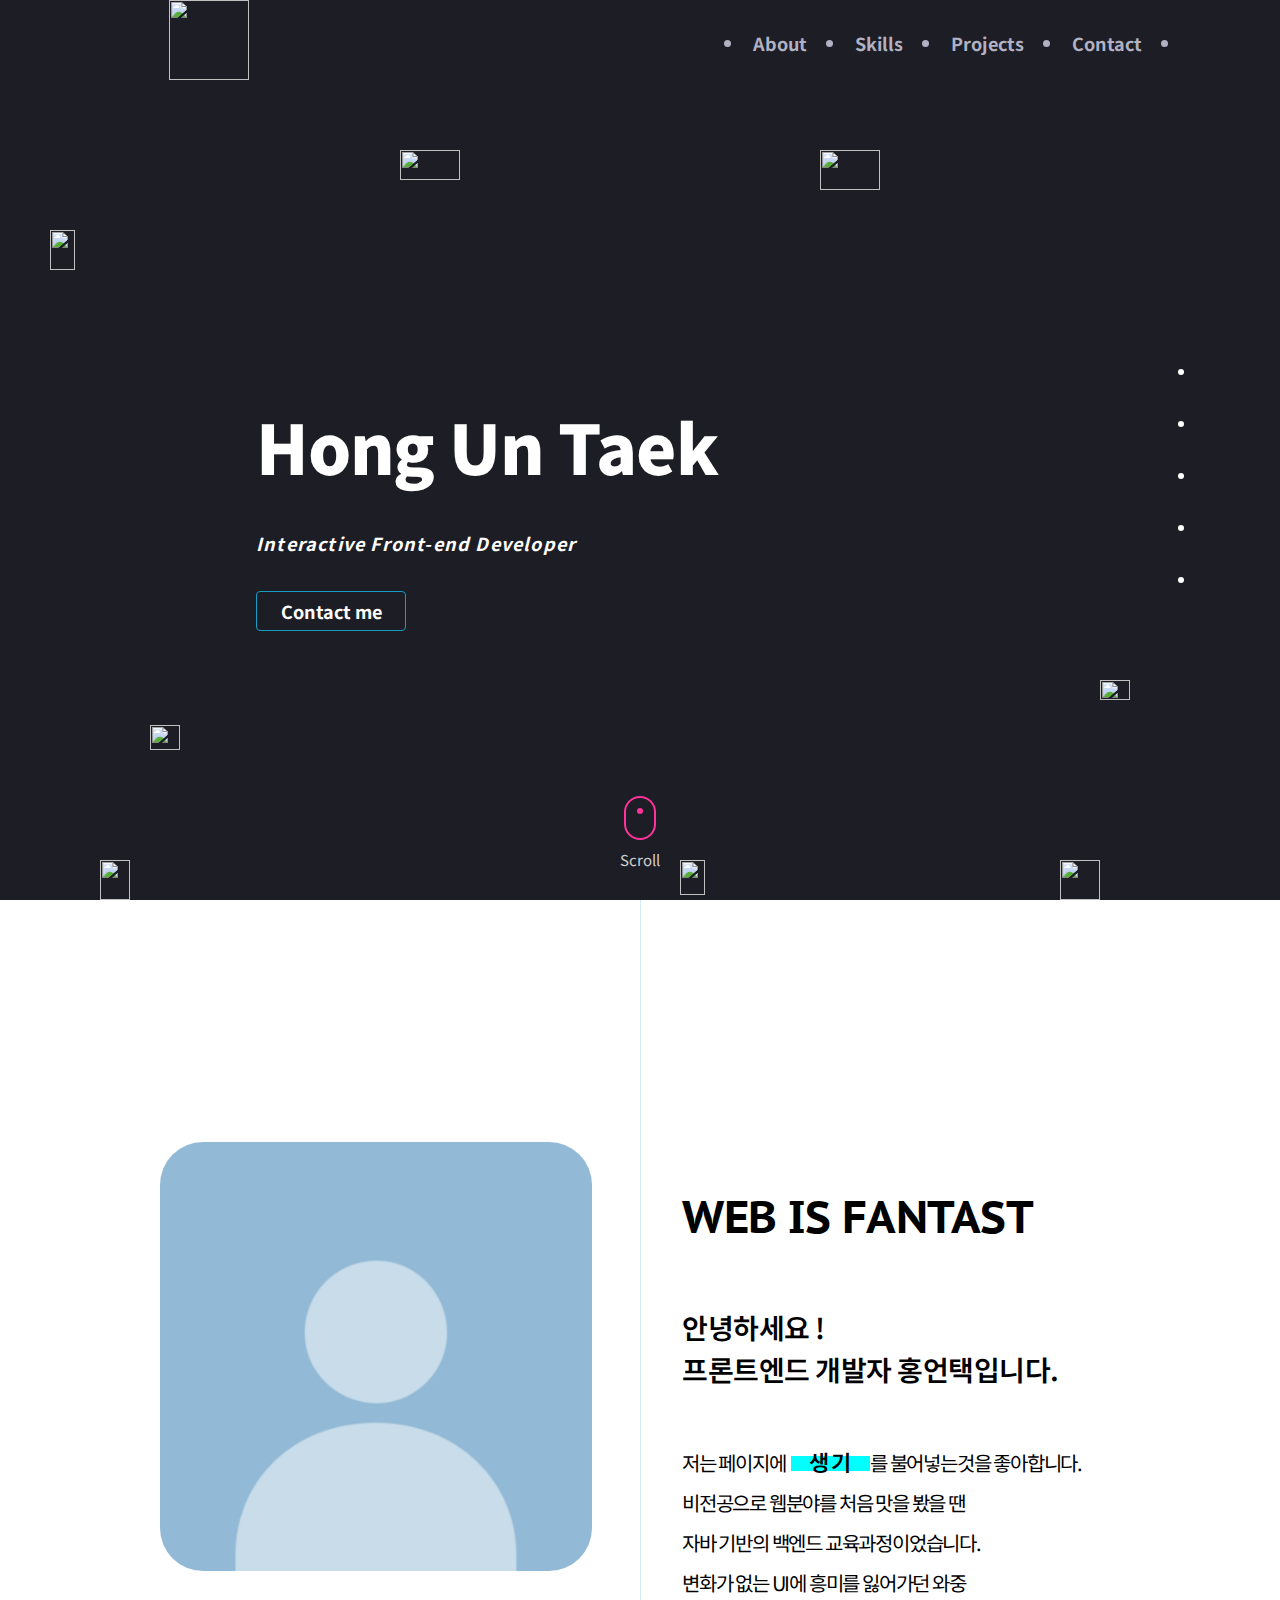
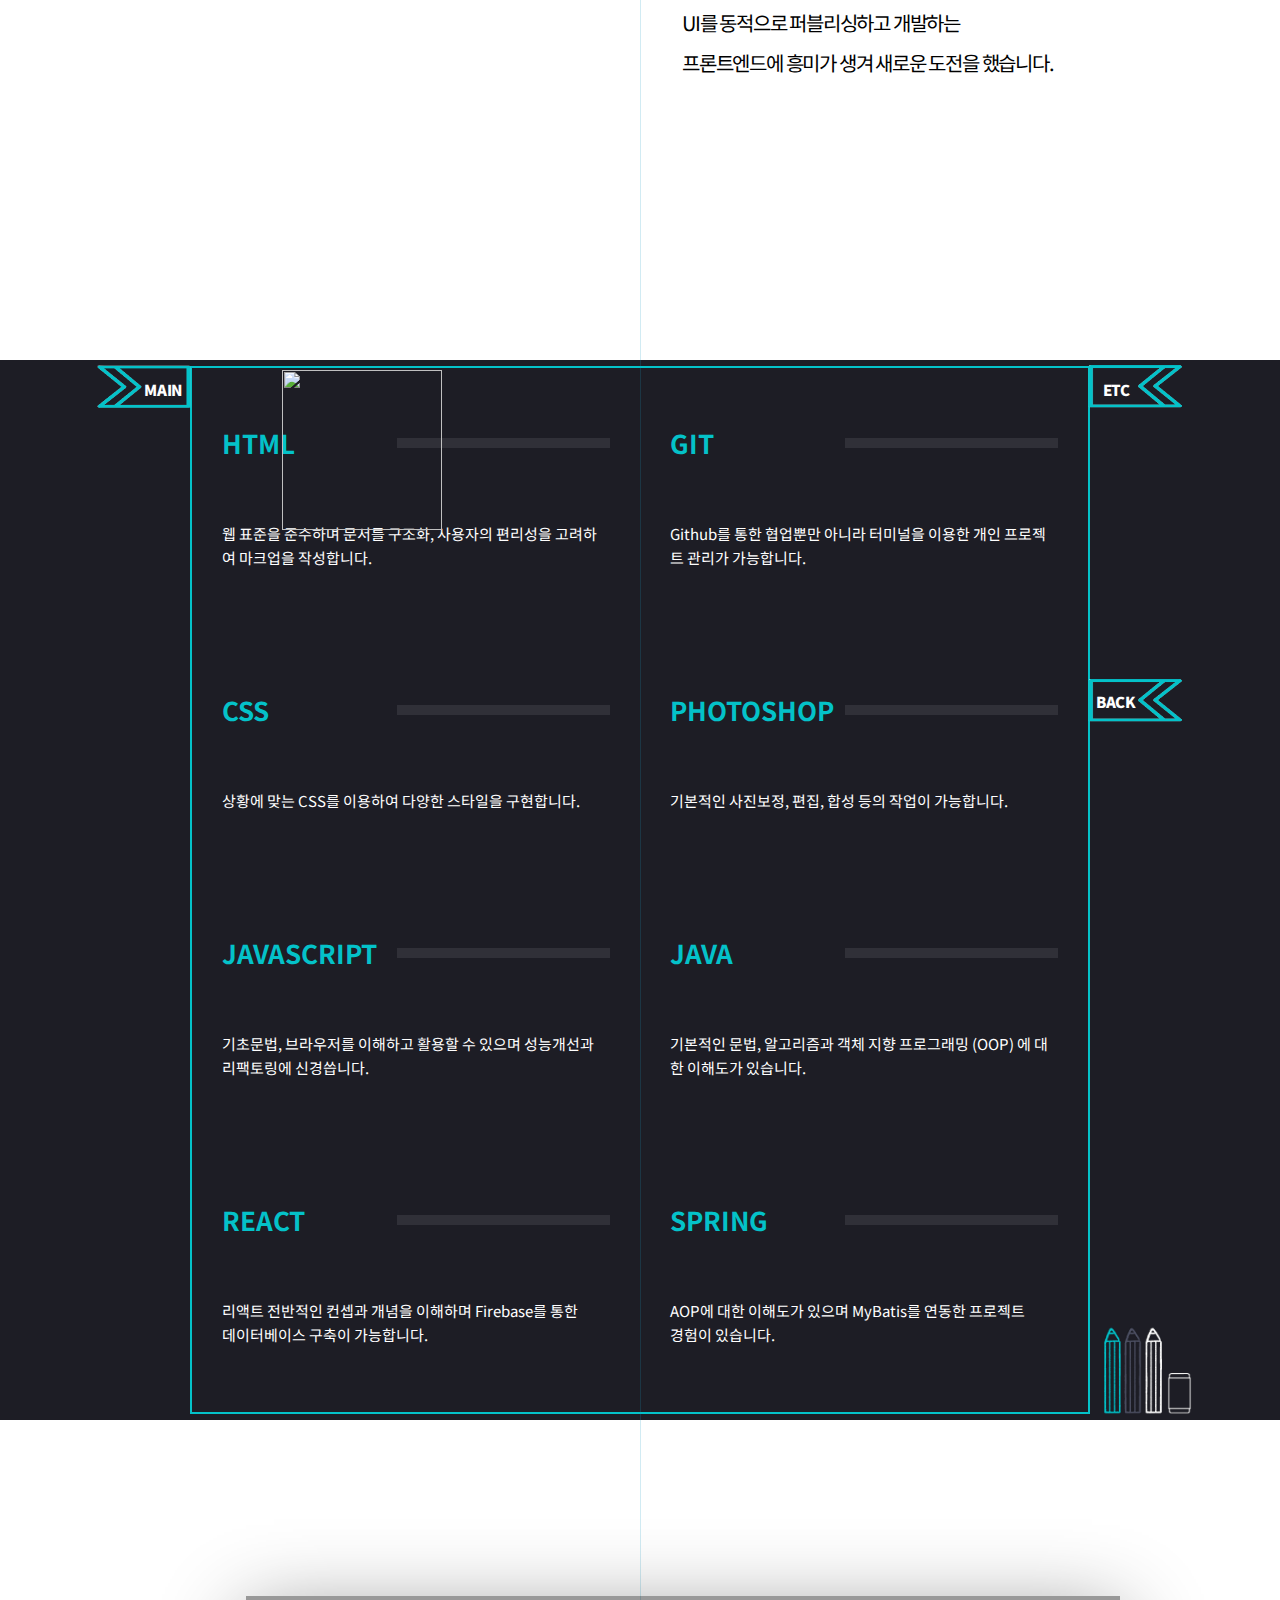
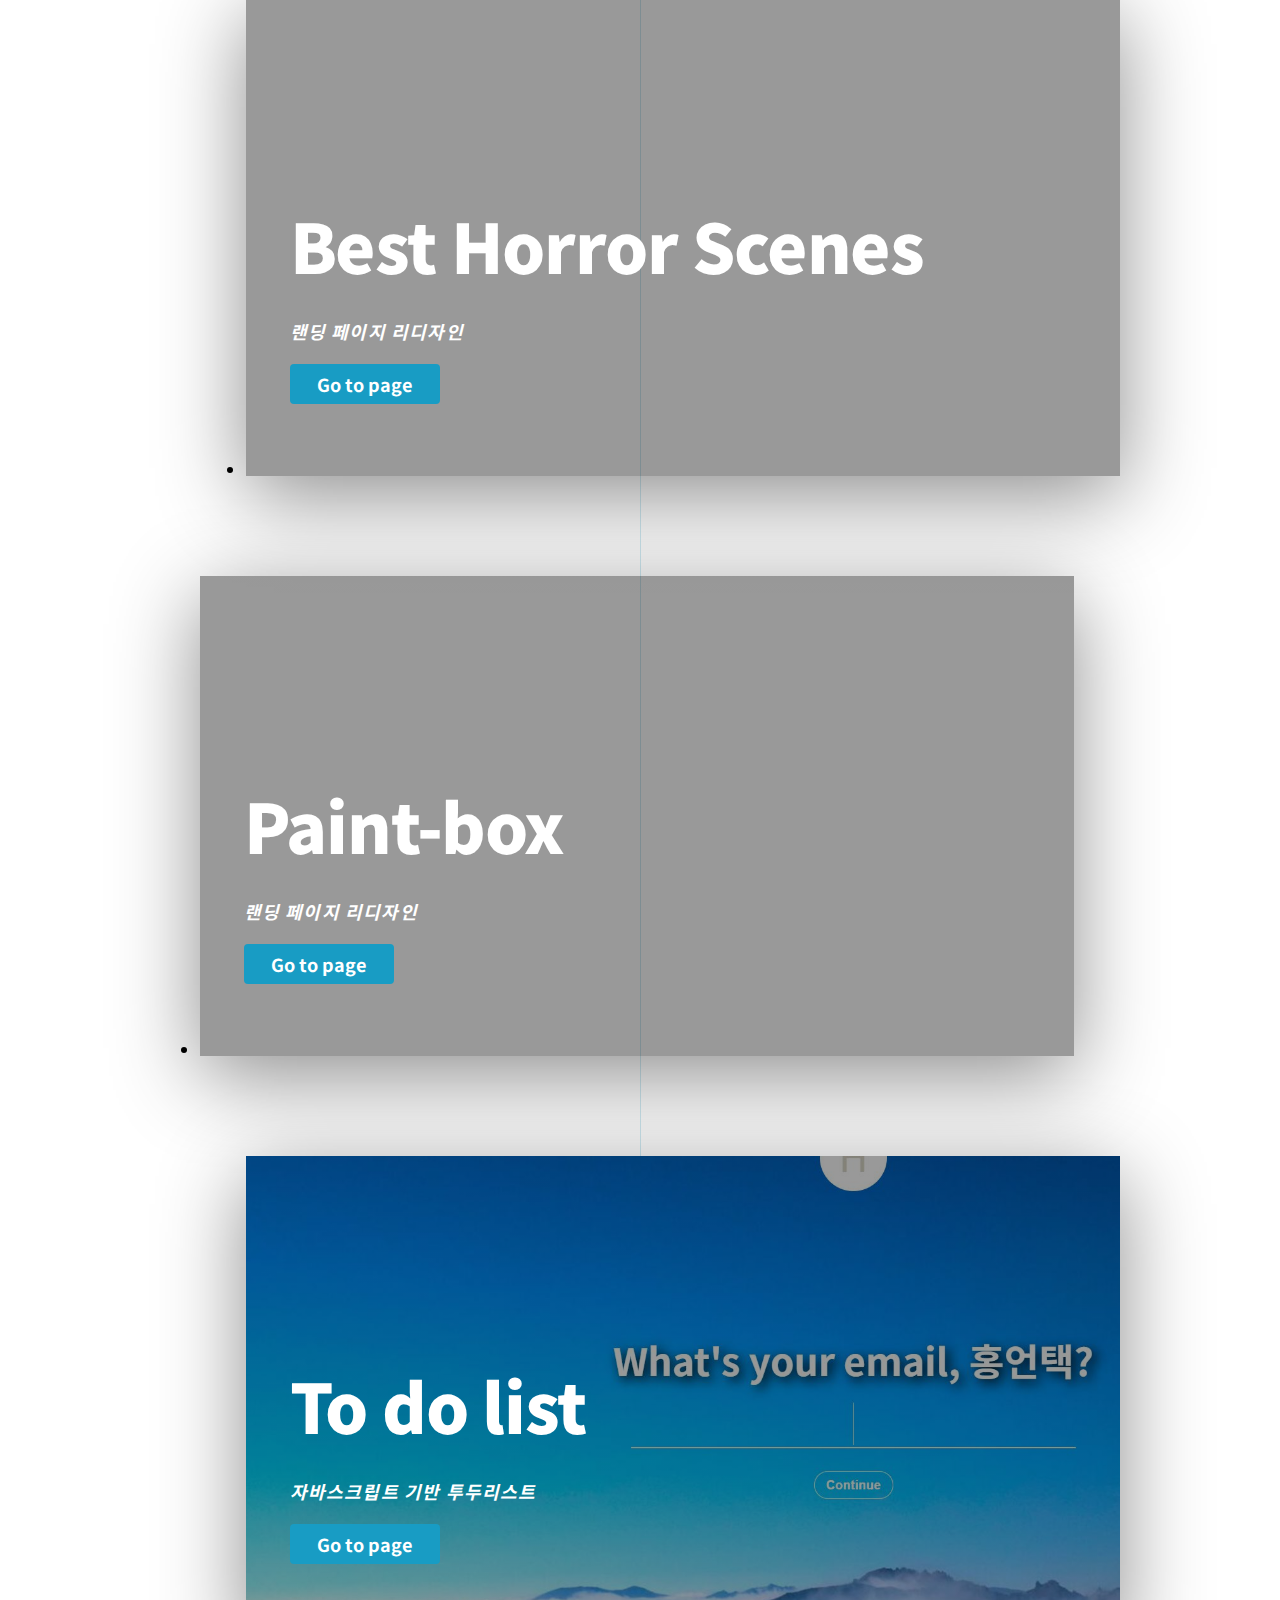
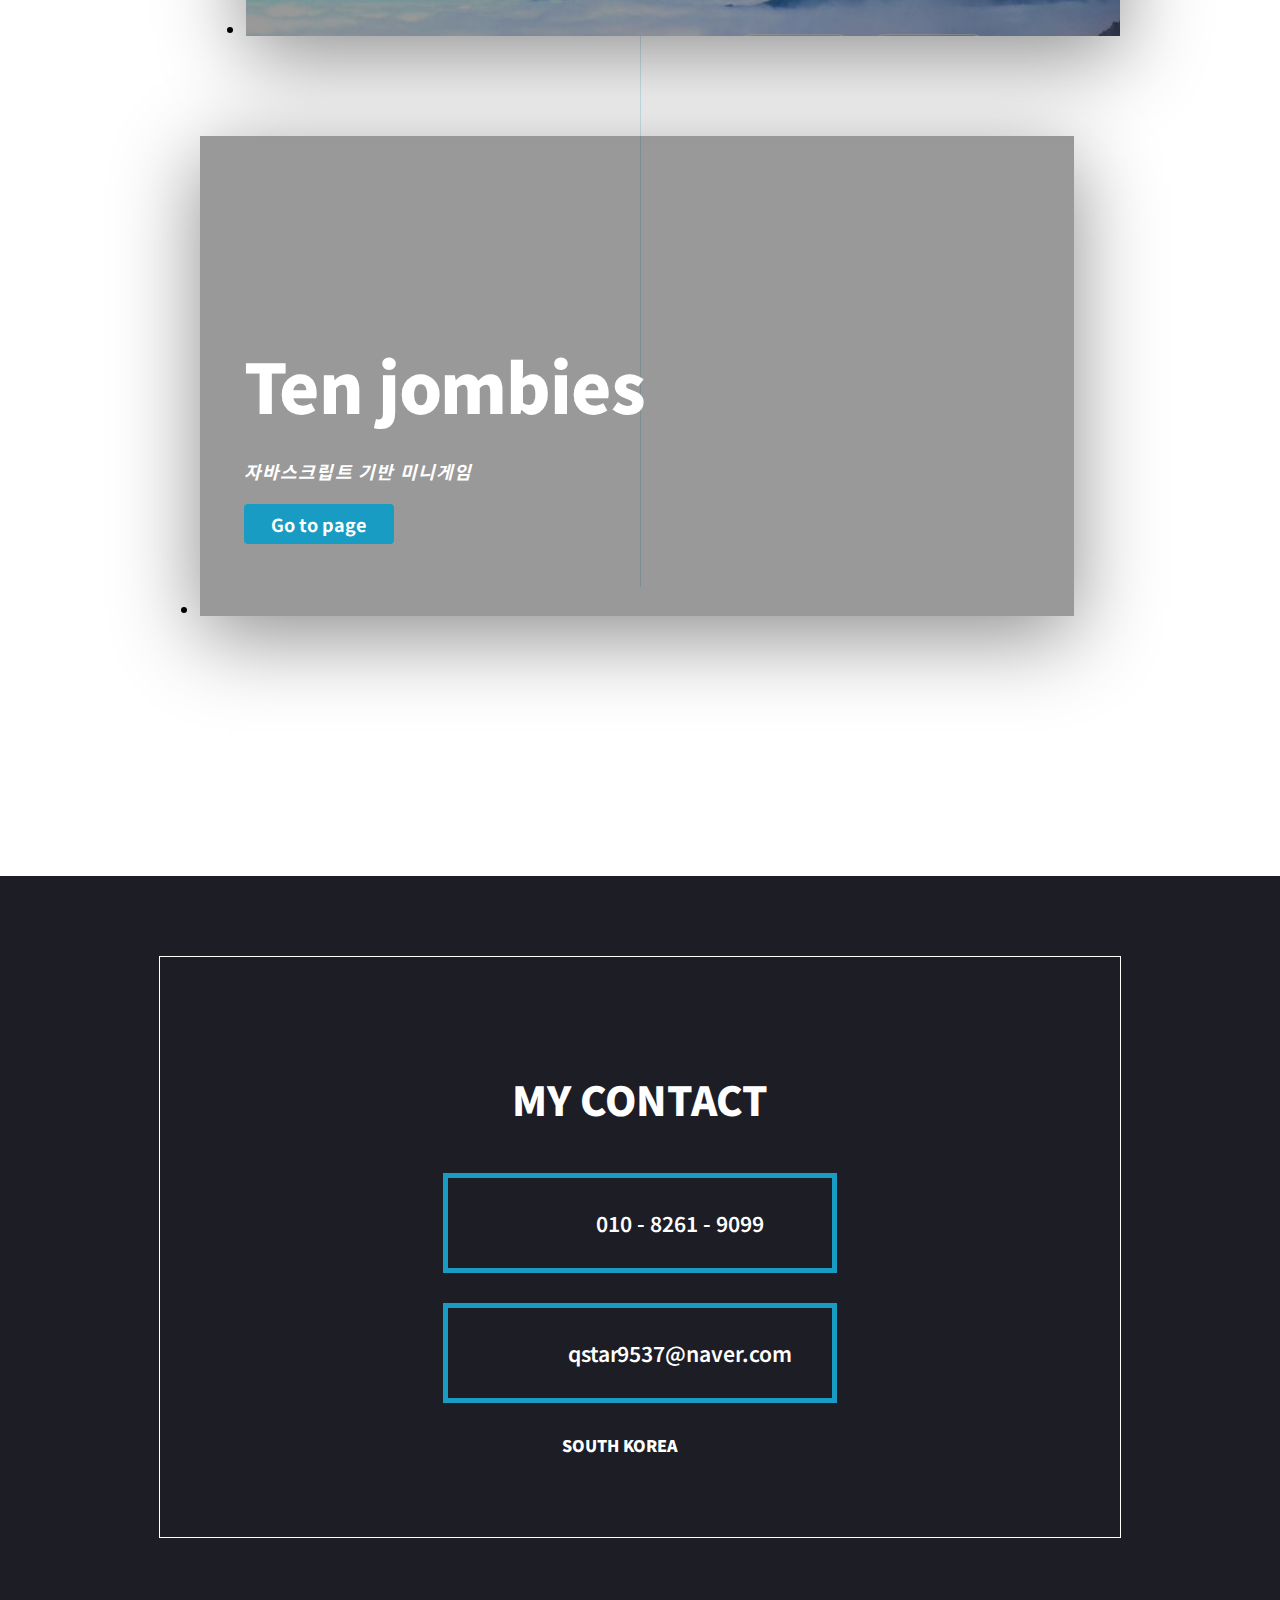
==== index.html @ 642a51bb "JS: home section scrollInterview, // CSS" ====
<!DOCTYPE html>
<html lang="en">
  <head>
    <meta charset="UTF-8" />
    <meta
      name="viewport"
      content="width=device-width, initial-scale=1.0, minimum-scale=1.0 maximum-scale=1.0 ,user-scalable=no"
    />
    <title>Document</title>

    <!--★★★★★★★★★★★-->
    <!--       JS & CSS      -->
    <!--★★★★★★★★★★★-->
    <script src="js/navbar.js" defer></script>
    <script src="js/home.js" defer></script>
    <script src="js/typing.js" defer></script>
    <script src="js/skill.js" defer></script>
    <script src="js/contact.js" defer></script>
    <style type="text/css">
      @import url("reset.css");
    </style>
    <link rel="stylesheet" href="style.css" />

    <!--★★★★★★★★★★★-->
    <!--     Font & Icon     -->
    <!--★★★★★★★★★★★-->
    <link
      rel="stylesheet"
      href="https://use.fontawesome.com/releases/v5.15.1/css/all.css"
      integrity="sha384-vp86vTRFVJgpjF9jiIGPEEqYqlDwgyBgEF109VFjmqGmIY/Y4HV4d3Gp2irVfcrp"
      crossorigin="anonymous"
    />
    <link rel="preconnect" href="https://fonts.gstatic.com" />
    <link
      href="https://fonts.googleapis.com/css2?family=Noto+Sans+KR:wght@100;300;400;500;700;900&display=swap"
      rel="stylesheet"
    />
    <link
      href="https://fonts.googleapis.com/css2?family=PT+Sans+Caption:wght@400;700&display=swap"
      rel="stylesheet"
    />
  </head>

  <!--★★★★★★★★★★★-->
  <!--       HTML          -->
  <!--★★★★★★★★★★★-->
  <body>
    <!-- Navbar -->
    <nav id="navbar">
      <div class="navbar__logo">
        <a>
          <img class="logo-H" src="img/home/logo-H.png" />
        </a>
      </div>
      <ul class="navbar__menu">
        <li class="navbar__menu__item" data-link="#about">About</li>
        <li class="navbar__menu__item" data-link="#skills">Skills</li>
        <li class="navbar__menu__item" data-link="#work">Projects</li>
        <li class="navbar__menu__item" data-link="#contact">Contact</li>
        <li class="navbar__menu__item">
          <i class="fas fa-adjust" data-link="#reverse"></i>
        </li>
      </ul>
      <!-- Toggle Btn-->
      <button class="navbar__toggle-btn">
        <i class="fas fa-bars"></i>
      </button>
    </nav>

    <!-- Home -->
    <section id="home" class="section">
      <div class="home__container">
        <h1 class="home__title">Hong Un Taek</h1>
        <h2 class="home__description">Interactive Front-end Developer</h2>
        <button class="home__contact">
          Contact me
          <i class="fas fa-long-arrow-alt-right"></i>
        </button>
      </div>

      <ul class="contact__sidebar">
        <li class="contact__menu">
          <a href="#" target="blank">
            <i class="fab fa-github"></i>
          </a>
        </li>
        <li class="contact__menu">
          <a href="#">
            <i class="fab fa-blogger"></i>
          </a>
        </li>
        <li class="contact__menu">
          <a href="tel:010-8261-9099">
            <i class="fas fa-phone-square-alt"></i>
          </a>
        </li>
        <li class="contact__menu">
          <a href="mailto:qstar9537@naver.com">
            <i class="fas fa-envelope-square"></i>
          </a>
        </li>
        <li class="contact__menu">
          <i class="fas fa-sms"></i>
        </li>
      </ul>
      <img src="img/element/semo1.png" class="ele semo1" />
      <img src="img/element/semo2.png" class="ele semo2" />
      <img src="img/element/stick1.png" class="ele stick1" />
      <img src="img/element/stick2.png" class="ele stick2" />
      <img src="img/element/stick3.png" class="ele stick3" />
      <img src="img/element/wave1.png" class="ele wave1" />
      <img src="img/element/wave2.png" class="ele wave2" />
      <img src="img/element/semicircle1.png" class="ele semicircle1" />
      <img src="img/element/semicircle2.png" class="ele semicircle2" />
      <img src="img/element/semicircle3.png" class="ele semicircle3" />

      <a class="scrolldown">
        <span></span>
        Scroll
      </a>
    </section>

    <div class="line"></div>

    <!-- About -->
    <section id="about" class="section another">
      <div class="about__container container">
        <div class="about__avatar">
          <img src="img/profill/profile5.jpg" class="profile" />
        </div>
        <div class="about__title">
          <h1 class="title__text webis">
            WEB IS
            <span class="typing"></span>
          </h1>
          <h2 class="title__text intro">
            안녕하세요 !<br />
            프론트엔드 개발자 홍언택입니다.
          </h2>
          <p class="title__text description">
            저는 페이지에 &nbsp;<span>생기</span>를 불어넣는것을 좋아합니다.
            <br />
            비전공으로 웹분야를 처음 맛을 봤을 땐 <br />
            자바 기반의 백엔드 교육과정이었습니다. <br />
            변화가 없는 UI에 흥미를 잃어가던 와중 <br />
            UI를 동적으로 퍼블리싱하고 개발하는 <br />
            프론트엔드에 흥미가 생겨 새로운 도전을 했습니다. <br />
          </p>
        </div>
      </div>
    </section>

    <!-- Skills -->
    <section id="skills" class="section another">
      <div class="skill__container">
        <div class="skill__left">
          <span class="skill__division main">MAIN</span>
          <img class="division main-img" src="img/bookmark-left.png" />
          <div class="skill">
            <div class="skill__description">
              <h3 class="click">HTML</h3>
              <img src="img/pinger.png" class="skill__tooltip" />
              <div class="skill__bar">
                <div class="skill__value graph-90" style="width: 90%" ;></div>
                <span>90</span>
              </div>
            </div>
            <p>
              웹 표준을 준수하며 문서를 구조화, 사용자의 편리성을 고려하여
              마크업을 작성합니다.
            </p>
          </div>
          <div class="skill">
            <div class="skill__description">
              <h3>CSS</h3>
              <div class="skill__bar">
                <div class="skill__value graph-90" style="width: 90%" ;></div>
                <span>90</span>
              </div>
            </div>
            <p>상황에 맞는 CSS를 이용하여 다양한 스타일을 구현합니다.</p>
          </div>
          <div class="skill">
            <div class="skill__description">
              <h3>JAVASCRIPT</h3>
              <div class="skill__bar">
                <div class="skill__value graph-70" style="width: 70%" ;></div>
                <span>70</span>
              </div>
            </div>
            <p>
              기초문법, 브라우저를 이해하고 활용할 수 있으며 성능개선과
              리팩토링에 신경씁니다.
            </p>
          </div>
          <div class="skill">
            <div class="skill__description">
              <h3>REACT</h3>
              <div class="skill__bar">
                <div class="skill__value graph-50" style="width: 50%" ;></div>
                <span>50</span>
              </div>
            </div>
            <p>
              리액트 전반적인 컨셉과 개념을 이해하며 Firebase를 통한 <br />
              데이터베이스 구축이 가능합니다.
            </p>
          </div>
        </div>
        <div class="skill__right">
          <span class="skill__division etc">ETC</span>
          <img class="division etc-img" src="img/bookmark-right.png" />
          <span class="skill__division back">BACK</span>
          <img class="division back-img" src="img/bookmark-right.png" />
          <img src="img/pen2.png" class="pen" />
          <div class="skill">
            <div class="skill__description">
              <h3>GIT</h3>
              <div class="skill__bar">
                <div class="skill__value graph-70" style="width: 70%" ;></div>
                <span>70</span>
              </div>
            </div>
            <p>
              Github를 통한 협업뿐만 아니라 터미널을 이용한 개인 프로젝트 관리가
              가능합니다.
            </p>
          </div>
          <div class="skill">
            <div class="skill__description">
              <h3>PHOTOSHOP</h3>
              <div class="skill__bar">
                <div class="skill__value graph-60" style="width: 60%" ;></div>
                <span>60</span>
              </div>
            </div>
            <p>기본적인 사진보정, 편집, 합성 등의 작업이 가능합니다.</p>
          </div>
          <div class="skill">
            <div class="skill__description">
              <h3>JAVA</h3>
              <div class="skill__bar">
                <div class="skill__value graph-50" style="width: 50%" ;></div>
                <span>50</span>
              </div>
            </div>
            <p>
              기본적인 문법, 알고리즘과 객체 지향 프로그래밍 (OOP) 에 대한
              이해도가 있습니다.
            </p>
          </div>
          <div class="skill">
            <div class="skill__description">
              <h3>SPRING</h3>
              <div class="skill__bar">
                <div class="skill__value graph-50" style="width: 50%" ;></div>
                <span>50</span>
              </div>
            </div>
            <p>
              AOP에 대한 이해도가 있으며 MyBatis를 연동한 프로젝트 <br />
              경험이 있습니다.
            </p>
          </div>
        </div>
      </div>
    </section>

    <!-- Work -->
    <section id="work" class="section another">
      <div class="work__container container">
        <ul class="projects">
          <li>
            <a class="project hiphop">
              <span class="project__number">01</span>
              <div class="mask"></div>
              <div class="project__description">
                <h3>Best Horror Scenes</h3>
                <h4>랜딩 페이지 리디자인</h4>
                <button>Go to page</button>
              </div>
            </a>
          </li>
          <li>
            <a class="project board">
              <span class="project__number">02</span>
              <div class="mask"></div>
              <div class="project__description">
                <h3>Paint-box</h3>
                <h4>랜딩 페이지 리디자인</h4>
                <button>Go to page</button>
              </div>
            </a>
          </li>
          <li>
            <a class="project todo">
              <span class="project__number">03</span>
              <div class="mask"></div>
              <div class="project__description">
                <h3>To do list</h3>
                <h4>자바스크립트 기반 투두리스트</h4>
                <button>Go to page</button>
              </div>
            </a>
          </li>
          <li>
            <a class="project zombie">
              <span class="project__number">04</span>
              <div class="mask"></div>
              <div class="project__description">
                <h3>Ten jombies</h3>
                <h4>자바스크립트 기반 미니게임</h4>
                <button>Go to page</button>
              </div>
            </a>
          </li>
        </ul>
      </div>
    </section>

    <!-- Contact -->
    <section id="contact" class="section another">
      <div class="contact__container container">
        <h2 class="contact__title">MY CONTACT</h2>
        <a class="contact phone" href="tel:010-8261-9099">
          <i class="fas fa-phone-square-alt"></i>
          <span>010 - 8261 - 9099</span>
        </a>
        <a class="contact email" href="mailto:qstar9537@naver.com">
          <i class="fas fa-envelope-square"></i>
          <span>qstar9537@naver.com</span>
        </a>
        <div class="info__wrap">
          <span class="contact__country info">SOUTH KOREA</span>
          <span class="contact__date info"></span>
          <span class="contact__time info"></span>
        </div>
      </div>
    </section>
  </body>
</html>
---- style.css ----
/* Global */
:root {
  /* Color */
  --color-dark-white: #b0b2c3;
  --color-white: #fff;
  --color-blue-bottle: #189cc4;
  --color-light-teal: #04c2c9;
  --color-dark-teal: #00a1a7;
  --color-dark-black: #1d1d25;
  --color-light-black: #666;
  --color-light-grey: #eee;
  --color-light-grey2: #c0c0c0;
  --color-pink-hot: #ff3399;
  --color-red: #ff0000;
  --color-dark-navy: #4d5063;
  --color-grey-navy: #303038;
}

/* Typography */
a {
  text-decoration: none;
}

button {
  cursor: pointer;
  outline: none;
  border: none;
  background: transparent;
}
body {
  font-family: "Noto Sans KR", sans-serif;
  margin: 0;
  overflow-x: hidden;
}

button {
  font-family: "Noto Sans KR", sans-serif;
}

h2 {
  font-size: 28px;
  font-weight: 500;
}

.click {
  cursor: pointer;
}

/* Animation */

@keyframes home-scroll {
  0% {
    top: 10px;
  }
  75% {
    top: 30px;
  }
  100% {
    opacity: 0;
  }
}

@keyframes blink {
  0% {
    opacity: 1;
  }
  50% {
    opacity: 0;
  }
  100% {
    opacity: 1;
  }
}

@keyframes graph-90 {
  from {
    width: 0;
  }
  to {
    width: 90%;
  }
}
@keyframes graph-70 {
  from {
    width: 0;
  }
  to {
    width: 70%;
  }
}
@keyframes graph-60 {
  from {
    width: 0;
  }
  to {
    width: 60%;
  }
}
@keyframes graph-50 {
  from {
    width: 0;
  }
  to {
    width: 50%;
  }
}

@keyframes go-right {
  from {
    transform: translateX(-100%);
  }
  to {
    transform: translateX(0%);
  }
}

@keyframes scale1 {
  from {
    transform: scale(1);
  }
  to {
    transform: scale(1.03);
  }
}

@keyframes ani-number {
  from {
    color: var(--color-dark-black);
  }
  to {
    color: #fff;
  }
}

.section__title {
  color: var(--color-dark-navy);
  font-size: 28px;
  text-align: center;
  letter-spacing: -1.2px;
}

section {
  width: 100%;
  height: 100vh;
}

.section.another {
  padding: 80px 0;
}

.underline {
  width: 85px;
  height: 2px;
  margin: 10px auto;
  background-color: black;
}

.container {
  width: 65.83%;
  margin: 0 auto;
  padding: 80px 0;
}

#navbar,
#home,
#skills,
#contact {
  transition: background 550ms ease-in;
}

/* Navbar */
#navbar {
  display: flex;
  justify-content: space-around;
  position: fixed;
  top: 0;
  width: 100%;
  background-color: var(--color-dark-black);
  z-index: 10;
}

.navbar__container {
  display: flex;
  justify-content: space-between;
  width: 65.83%;
}

.logo-H {
  width: 80px;
  height: 80px;
  cursor: pointer;
}

.navbar__toggle-btn {
  display: none;
  position: absolute;
  top: 6px;
  right: 6px;
  font-size: 30px;
  color: var(--color-dark-white);
}

.navbar__menu {
  display: flex;
  align-items: center;
  position: relative;
  left: 8%;
}

.navbar__menu.open {
  display: block;
}

.navbar__menu:after {
  content: "";
  display: block;
  clear: both;
}

.navbar__menu__item:after {
  content: "";
  position: absolute;
  right: 0;
  bottom: -8px;
  width: 0;
  height: 4px;
  background: var(--color-blue-bottle);
  transition-property: width;
  transition-duration: 0.3s;
  transition-timing-function: ease-out;
  z-index: 1;
}
.navbar__menu__item:hover:after,
.navbar__menu__item:focus:after,
.navbar__menu__item:active:after {
  left: 0;
  right: auto;
  width: 100%;
  background: var(--color-red);
}

.navbar__menu__item {
  position: relative;
  margin: 8px 16px;
  padding: 0 8px;
  font-size: 18px;
  font-weight: 700;
  color: var(--color-dark-white);
  cursor: pointer;
}

.navbar__menu__item:hover {
  color: var(--color-white);
}

.navbar__menu__item.active {
  border: 1px solid var(--color-white);
}

#home {
  display: flex;
  flex-direction: column;
  justify-content: center;
  width: 100%;
  height: calc(100vh - 81px);
  margin-top: 81px;
  background: url("img/home/background-dark.png") center/contain no-repeat;
  background-color: var(--color-dark-black);
  color: #fff;
}

.home__container {
  width: 60%;
  margin: 0 auto;
}

.home__title,
.project__description h3 {
  margin-bottom: 35px;
  font-size: 68px;
  font-weight: 900;
  letter-spacing: -1.2px;
  color: var(--color-white);
}

.home__description,
.project__description h4 {
  margin-bottom: 35px;
  font-size: 18px;
  font-weight: 700;
  font-style: italic;
  letter-spacing: 1.2px;
  color: var(--color-white);
}

.home__contact,
.project__description button {
  position: relative;
  width: 150px;
  height: 40px;
  border: none;
  border-radius: 4px;
  background-color: var(--color-blue-bottle);
  color: var(--color-white);
  font-size: 18px;
  font-weight: 700;
}

.home__contact,
.home__contact::after {
  -webkit-transition: all 0.5s;
  -moz-transition: all 0.5s;
  -o-transition: all 0.5s;
  transition: all 0.5s;
}

.home__contact {
  background: var(--color-dark-black);
  border: 1px solid var(--color-blue-bottle);
  z-index: 0;
}

.home__contact::before,
.home__contact::after {
  background: var(--color-blue-bottle);
  content: "";
  position: absolute;
  z-index: -1;
}

.home__contact::after {
  height: 100%;
  left: 0;
  top: 0;
  width: 0;
}

.home__contact:hover:after {
  width: 100%;
}

.home__contact i {
  position: absolute;
  top: 5px;
  right: -15px;
  font-size: 30px;
}

.contact__sidebar {
  position: absolute;
  top: 50%;
  right: 0px;
  transform: translate(0, -50%);
  width: 6.5%;
}

.contact__sidebar i:hover {
  color: #fff;
}
.contact__sidebar.reverse i:hover {
  color: var(--color-dark-black);
}
.contact__sidebar.reverse i {
  color: var(--color-dark-navy);
}

.home__contact:hover i {
  right: -20%;
  transition: all 550ms ease-in-out;
}
.contact__menu i {
  padding: 10px 0;
  font-size: 36px;
  color: var(--color-dark-white);
}

.ele {
  position: absolute;
  transition: all 3000ms ease;
  z-index: 1;
}

.ele.semo1 {
  top: 150px;
  left: 400px;
  width: 60px;
  height: 30px;
}

.ele.semo2 {
  top: 150px;
  right: 400px;
  width: 60px;
  height: 40px;
}

.ele.stick1 {
  top: -20px;
  left: 330px;
  width: 40px;
  height: 40px;
}

.ele.stick2 {
  bottom: 0px;
  right: 180px;
  width: 40px;
  height: 40px;
}

.ele.stick3 {
  bottom: 0px;
  left: 100px;
  width: 30px;
  height: 40px;
}

.ele.semicircle1 {
  top: -10px;
  left: 1350px;
  width: 40px;
  height: 25px;
}

.ele.semicircle2 {
  bottom: 200px;
  right: 150px;
  width: 30px;
  height: 20px;
}

.ele.semicircle3 {
  bottom: 150px;
  left: 150px;
  width: 30px;
  height: 25px;
}

.ele.wave1 {
  top: 230px;
  left: 50px;
  width: 25px;
  height: 40px;
}

.ele.wave2 {
  bottom: 5px;
  left: 680px;
  width: 25px;
  height: 35px;
}

.scrolldown {
  font-size: 15px;
  color: rgba(255, 255, 255, 0.8);
}

.scrolldown span {
  width: 28px;
  height: 40px;
  border: 2px solid var(--color-pink-hot);
  border-radius: 50px;
}

.scrolldown span:after {
  content: "";
  position: absolute;
  top: 10px;
  left: 50%;
  width: 6px;
  height: 6px;
  margin-left: -3px;
  background-color: var(--color-pink-hot);
  border-radius: 100%;
  animation: home-scroll 2s infinite;
}

.scrolldown,
.scrolldown span {
  position: absolute;
  bottom: 30px;
  left: 50%;
  transform: translateX(-50%);
  cursor: pointer;
}

/* About */
#about {
  display: flex;
  align-items: center;
  position: relative;
  background-color: #fff;
  z-index: 2;
}

.about__container {
  display: flex;
}

.about__avatar {
  width: 45%;
}

.profile {
  width: 100%;
  border-radius: 10%;
}

.about__title {
  width: 55%;
  letter-spacing: -0.5px;
}

.title__text {
  padding: 15px 0 15px 90px;
}

.title__text.webis {
  font-size: 45px;
  font-weight: 700;
  font-family: "PT Sans Caption", sans-serif;
}

.title__text.intro {
  font-weight: 600;
  line-height: 1.5em;
}

.title__text.description {
  position: relative;
  font-size: 20px;
  font-weight: 400;
  line-height: 2em;
  letter-spacing: -1.2px;
}

.description span {
  display: inline-block;
  width: 18%;
  height: 15px;
  background-color: aqua;
  font-size: 22px;
  font-weight: 600;
  letter-spacing: 2px;
  line-height: 0.5em;
  text-align: center;
}

.line {
  position: absolute;
  left: 50%;
  width: 1px;
  height: 4487px;
  background-color: var(--color-blue-bottle);
  opacity: 0.2;
  z-index: 5;
}

#skills {
  display: flex;
  align-items: center;
  position: relative;
  background-color: var(--color-dark-black);
  color: white;
}

.skill__tooltip {
  position: absolute;
  top: 2px;
  left: 90px;
  width: 160px;
  height: 160px;
  z-index: 10;
  cursor: pointer;
  animation: blink 1.5s infinite ease-in;
}

.pen {
  position: absolute;
  bottom: -66px;
  right: -165px;
  width: 215px;
}

.skill__container {
  display: flex;
  width: 65.83%;
  margin: 0 auto;
  border: 2px solid var(--color-light-teal);
}

.skill__left,
.skill__right {
  position: relative;
  width: 50%;
}

.skill__division {
  position: absolute;
  font-weight: 900;
  font-size: 15px;
  color: var(--color-white);
  letter-spacing: -0.2px;
}

.skill__division.main {
  top: 11px;
  left: -48px;
}
.skill__division.etc {
  top: 11px;
  right: -42px;
}
.skill__division.back {
  top: 323px;
  right: -48px;
}

.division {
  position: absolute;
  width: 328px;
  height: 215px;
}

.division.main-img {
  top: -46px;
  left: -201px;
}

.division.etc-img {
  top: -47px;
  right: -223px;
}

.division.back-img {
  top: 267px;
  right: -223px;
}

.skill {
  padding: 30px;
}

.skill__description {
  display: flex;
  align-items: center;
  justify-content: space-between;
}

.skill__description h3 {
  position: relative;
  width: 25%;
  font-size: 26px;
  font-weight: bold;
  color: var(--color-light-teal);
  z-index: 2;
}

.skill__bar {
  display: flex;
  position: relative;
  width: 55%;
  height: 10px;
  background-color: var(--color-grey-navy);
}

.skill__bar span {
  display: none;
  position: absolute;
  top: -3px;
  right: -21px;
  font-size: 13px;
  color: var(--color-light-teal);
}

.skill__value {
  display: none;
  height: 10px;
  background-color: var(--color-light-teal);
}

.skill__value.graph-90 {
  animation: graph-90 2s;
}
.skill__value.graph-70 {
  animation: graph-70 2s;
}
.skill__value.graph-60 {
  animation: graph-60 2s;
}
.skill__value.graph-50 {
  animation: graph-50 2s;
}

.skill p {
  padding: 20px 0;
  line-height: 1.6em;
  font-size: 15px;
}

/* Work */

#work {
  height: 100%;
}

.projects li {
  width: 95%;
  height: 480px;
  margin-bottom: 100px;
}

.projects li:nth-child(2n + 1) {
  margin-left: 5%;
}

.project__img {
  position: relative;
  width: 100%;
  height: 100%;
  z-index: 6;
}

.project {
  display: inline-block;
  position: relative;
  width: 100%;
  height: 100%;
  color: #fff;
  overflow: hidden;
  box-shadow: 0 20px 80px 0 rgba(0, 0, 0, 0.45);
  z-index: 6;
}

.project:hover .project__number {
  animation: ani-number 2s both;
  transition: all 600ms ease-in-out;
  opacity: 1;
}
.project:hover .mask {
  animation: go-right 0.5s 0.2s both;
  opacity: 0.5;
}
.project:hover .project__description {
  animation: scale1 0.5s 0.5s both;
  transition: all 3s ease;
}

.mask {
  content: "";
  position: absolute;
  top: 0;
  left: 0;
  width: 100%;
  height: 100%;
  background-color: rgba(28, 29, 37, 0.9);
  background: linear-gradient(
    270deg,
    rgba(35, 90, 166, 0.9),
    rgba(16, 27, 59, 0.9)
  );
  -webkit-transform: translateX(-100%);
  transform: translateX(-100%);
  transition: opacity 0.2s,
    -webkit-transform 0.35s cubic-bezier(0.694, 0.048, 0.335, 1) 0.2s;
  transition: transform 0.35s cubic-bezier(0.694, 0.048, 0.335, 1) 0.2s,
    opacity 0.2s;
  transition: transform 0.35s cubic-bezier(0.694, 0.048, 0.335, 1) 0.2s,
    opacity 0.2s,
    -webkit-transform 0.35s cubic-bezier(0.694, 0.048, 0.335, 1) 0.2s;
  z-index: 3;
  opacity: 0;
}

.project.hiphop {
  background: linear-gradient(rgba(0, 0, 0, 0.4), rgba(0, 0, 0, 0.4)),
    url("img/project/hiphop.jpg") center/cover no-repeat;
}

.project.board {
  background: linear-gradient(rgba(0, 0, 0, 0.4), rgba(0, 0, 0, 0.4)),
    url("img/project/board.jpg") center/cover no-repeat;
}

.project.todo {
  background: linear-gradient(rgba(0, 0, 0, 0.4), rgba(0, 0, 0, 0.4)),
    url("img/project/todo.jpg") center/cover no-repeat;
}

.project.zombie {
  background: linear-gradient(rgba(0, 0, 0, 0.4), rgba(0, 0, 0, 0.4)),
    url("img/project/zombie.jpg") center/cover no-repeat;
}

.project__number {
  position: absolute;
  right: 0;
  font-size: 200px;
  font-family: fantasy;
  color: lightslategrey;
  opacity: 0;
  z-index: 10;
}

.project__description {
  position: absolute;
  bottom: 15%;
  left: 5%;
  z-index: 4;
}
.project__description h3,
.project__description h4 {
  margin-bottom: 20px;
}

#contact {
  height: auto;
  background-color: var(--color-dark-black);
  color: var(--color-white);
  text-align: center;
}

.contact__container {
  border: 1px solid var(--color-white);
}

.contact__title {
  margin-bottom: 45px;
  font-weight: 900;
  font-size: 40px;
}

.contact i {
  width: 25%;
  border-right: 5px solid var(--color-blue-bottle);
  font-size: 32px;
}

.contact span {
  width: 100%;
}

.contact {
  display: flex;
  justify-content: center;
  align-items: center;
  width: 40%;
  margin: 0 auto;
  margin-bottom: 30px;
  padding: 30px 0;
  border: 5px solid var(--color-blue-bottle);
  font-size: 21px;
  font-weight: 600;
  color: var(--color-white);
}

.contact:hover {
  background-color: #3c7faa;
  border: 5px solid white;
  transform: scale(1.1);
  transition: all 500ms ease-in-out;
}

.info {
  margin: 0 10px;
  font-weight: 900;
}

@media screen and (max-width: 1400px) {
  .skill__container {
    width: 70%;
  }

  .container {
    width: 75%;
  }
}

@media screen and (max-width: 1220px) {
  .container {
    width: 80%;
  }

  .about__avatar {
    width: 50%;
  }

  .title__text.webis {
    font-size: 38px;
  }

  .title__text.intro {
    font-size: 26px;
  }

  .title__text.description {
    font-size: 17px;
  }

  .title__text.description span {
    font-size: 19px;
  }

  .skill {
    padding: 20px;
  }

  .skill__description h3 {
    font-size: 22px;
  }

  .skill__tooltip {
    top: 0px;
    left: 70px;
    width: 130px;
    height: 130px;
  }

  .division,
  .skill__division,
  .pen {
    display: none;
  }
}

@media screen and (max-width: 1024px) {
  .home__title,
  .project__description h3 {
    font-size: 50px;
  }
  .home__description,
  .project__description h4 {
    font-size: 16px;
  }

  .home__title,
  .home__description {
    margin-bottom: 30px;
  }

  .home__contact,
  .project__description button {
    width: 130px;
    height: 35px;
    font-size: 16px;
  }

  .home__contact i {
    font-size: 28px;
  }

  .title__text.webis {
    font-size: 30px;
  }

  .title__text.intro {
    font-size: 24px;
  }

  .title__text.description {
    font-size: 16px;
  }

  .title__text.description span {
    font-size: 18px;
  }

  .skill__container {
    width: 90%;
  }

  .skill__description h3 {
    font-size: 21px;
  }

  .skill p {
    font-size: 13px;
  }

  .contact {
    font-size: 18px;
  }

  .contact i {
    border: 0px;
  }
}

@media screen and (max-width: 768px) {
  .container {
    padding: 40px 0;
  }

  .line {
    display: none;
  }

  .logo-H {
    width: 65px;
    height: 65px;
  }

  .contact__menu i {
    font-size: 30px;
  }

  .navbar__menu__item {
    left: 2%;
    margin: 0 2px;
    font-size: 16px;
  }

  #home {
    margin-top: 66.6px;
    height: calc(100vh - 66.6px);
  }

  .home__container {
    margin: 0 10%;
  }

  .home__title,
  .project__description h3 {
    margin-bottom: 18px;
    font-size: 38px;
  }

  .home__description,
  .project__description h4 {
    margin-bottom: 18px;
    font-size: 16px;
  }

  .about__container {
    flex-direction: column;
    align-items: center;
  }

  .about__avatar,
  .about__title {
    width: 65%;
  }

  .about__title {
    text-align: center;
  }

  .title__text.description {
    font-size: 15px;
  }

  .title__text.description span {
    font-size: 16px;
  }

  .title__text {
    padding: 5px 0;
  }

  .skill__description {
    flex-direction: column;
    align-items: flex-start;
  }

  .skill__description h3 {
    margin-bottom: 5px;
  }

  .skill {
    padding: 10px;
  }

  .skill__tooltip {
    top: -5px;
    left: 55px;
    width: 95px;
    height: 95px;
  }

  .skill__bar,
  .skill__value {
    width: 90%;
    height: 5px;
  }
  .projects li {
    height: auto;
  }

  .project {
    height: auto;
  }

  .project:after {
    content: "";
    display: block;
    padding-bottom: 100%;
  }

  .contact {
    width: 50%;
  }
}

@media screen and (max-width: 640px) {
  #navbar {
    justify-content: space-around;
  }

  .navbar__menu {
    left: 0;
  }

  .scrolldown span {
    width: 22px;
    height: 34px;
  }

  .scrolldown,
  .scrolldown span {
    bottom: 20px;
    font-size: 12px;
  }

  .home__container {
    margin: 0 10%;
  }

  .contact__menu i {
    font-size: 28px;
    padding: 8px 0;
  }

  .home__title,
  .project__description h3 {
    margin-bottom: 18px;
    font-size: 32px;
  }

  .home__description,
  .project__description h4 {
    margin-bottom: 18px;
    font-size: 14px;
  }

  .home__contact,
  .project__description button {
    width: 120px;
    height: 30px;
    font-size: 13px;
  }

  .home__contact i {
    right: -15px;
    top: 2px;
    font-size: 28px;
  }

  .about__avatar {
    width: 70%;
  }

  .about__title {
    width: 80%;
  }

  .title__text.webis {
    font-size: 22px;
  }

  .title__text.intro {
    font-size: 18px;
  }

  .title__text.description {
    font-size: 13px;
  }
  .title__text.description span {
    font-size: 14px;
    line-height: 1em;
  }

  .skill__container {
    width: 95%;
  }

  .skill__description h3 {
    font-size: 18px;
  }

  .skill p {
    font-size: 12px;
  }

  .skill__bar span {
    font-size: 10px;
  }

  .contact {
    width: 70%;
  }

  .info {
    margin: 0 5px;
    font-size: 14px;
  }
}

@media screen and (max-width: 460px) {
  #navbar {
    flex-direction: column;
    justify-content: space-between;
  }

  .navbar__menu {
    text-align: center;
  }

  .navbar__menu__item {
    padding: 8px;
  }

  .navbar__menu__item:after {
    bottom: 0;
    transition-duration: 0.5s;
  }

  .navbar__logo,
  .navbar__toggle-btn {
    padding: 0 12px;
  }

  .logo-H {
    width: 50px;
    height: 50px;
  }

  .navbar__menu {
    display: none;
  }

  .navbar__toggle-btn {
    display: block;
  }

  #home {
    height: calc(100vh - 51.6px);
    margin-top: 51.6px;
  }

  .contact__menu i {
    font-size: 24px;
    padding: 6px 0;
  }

  .home__title,
  .project__description h3 {
    margin-bottom: 18px;
    font-size: 28px;
  }

  .home__description,
  .project__description h4 {
    margin-bottom: 18px;
    font-size: 10px;
  }

  .home__contact,
  .project__description button {
    width: 80px;
    height: 30px;
    font-size: 10px;
  }

  .home__contact i {
    right: -10px;
    top: 2px;
    font-size: 20px;
  }

  .ele {
    display: none;
  }

  .about__container {
    width: 90%;
  }

  .title__text.description span {
    width: 13%;
  }

  .project__number {
    font-size: 100px;
  }

  .contact {
    width: 85%;
    font-size: 16px;
  }
}

@media screen and (max-width: 330px) {
  .about__container {
    width: 90%;
  }

  .about__title {
    width: 85%;
  }
  .title__text.intro {
    font-size: 16px;
  }

  .title__text.description {
    font-size: 12px;
  }
  .title__text.description span {
    width: 13%;
    font-size: 12px;
  }
}
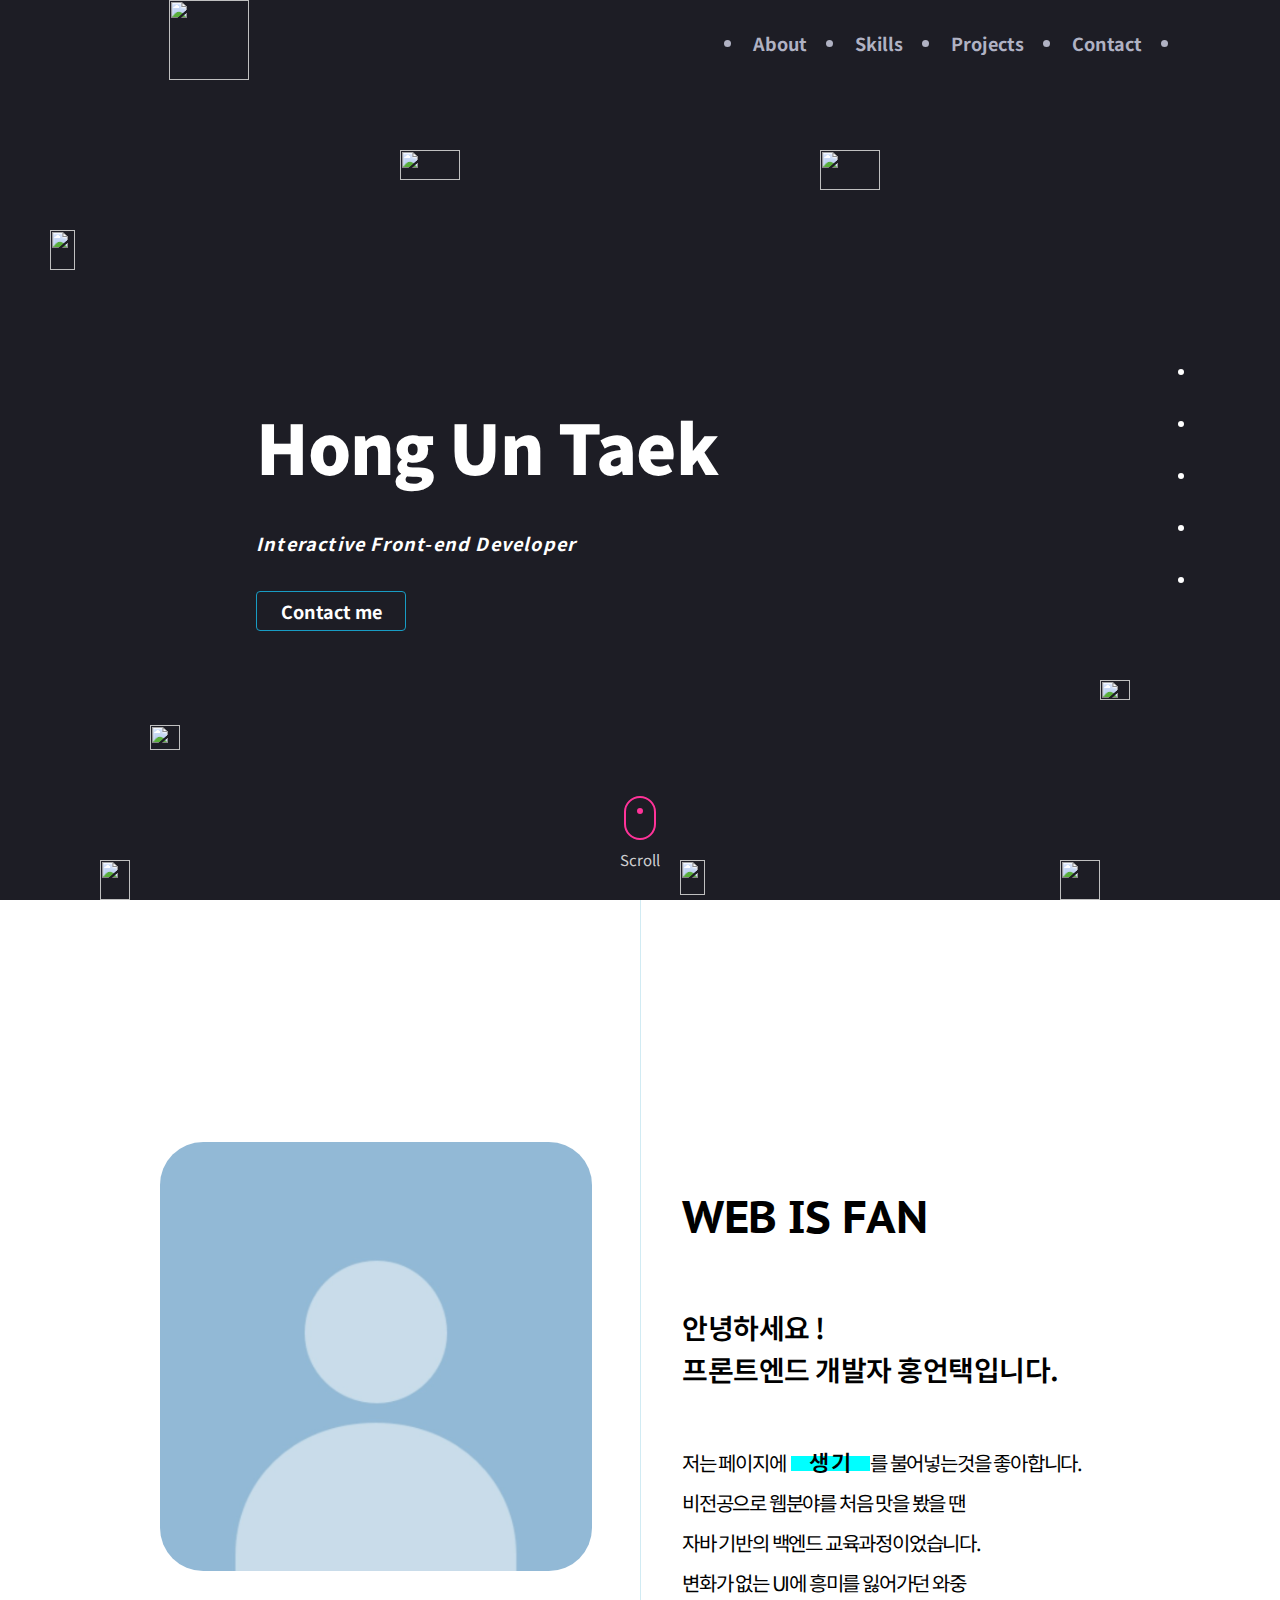
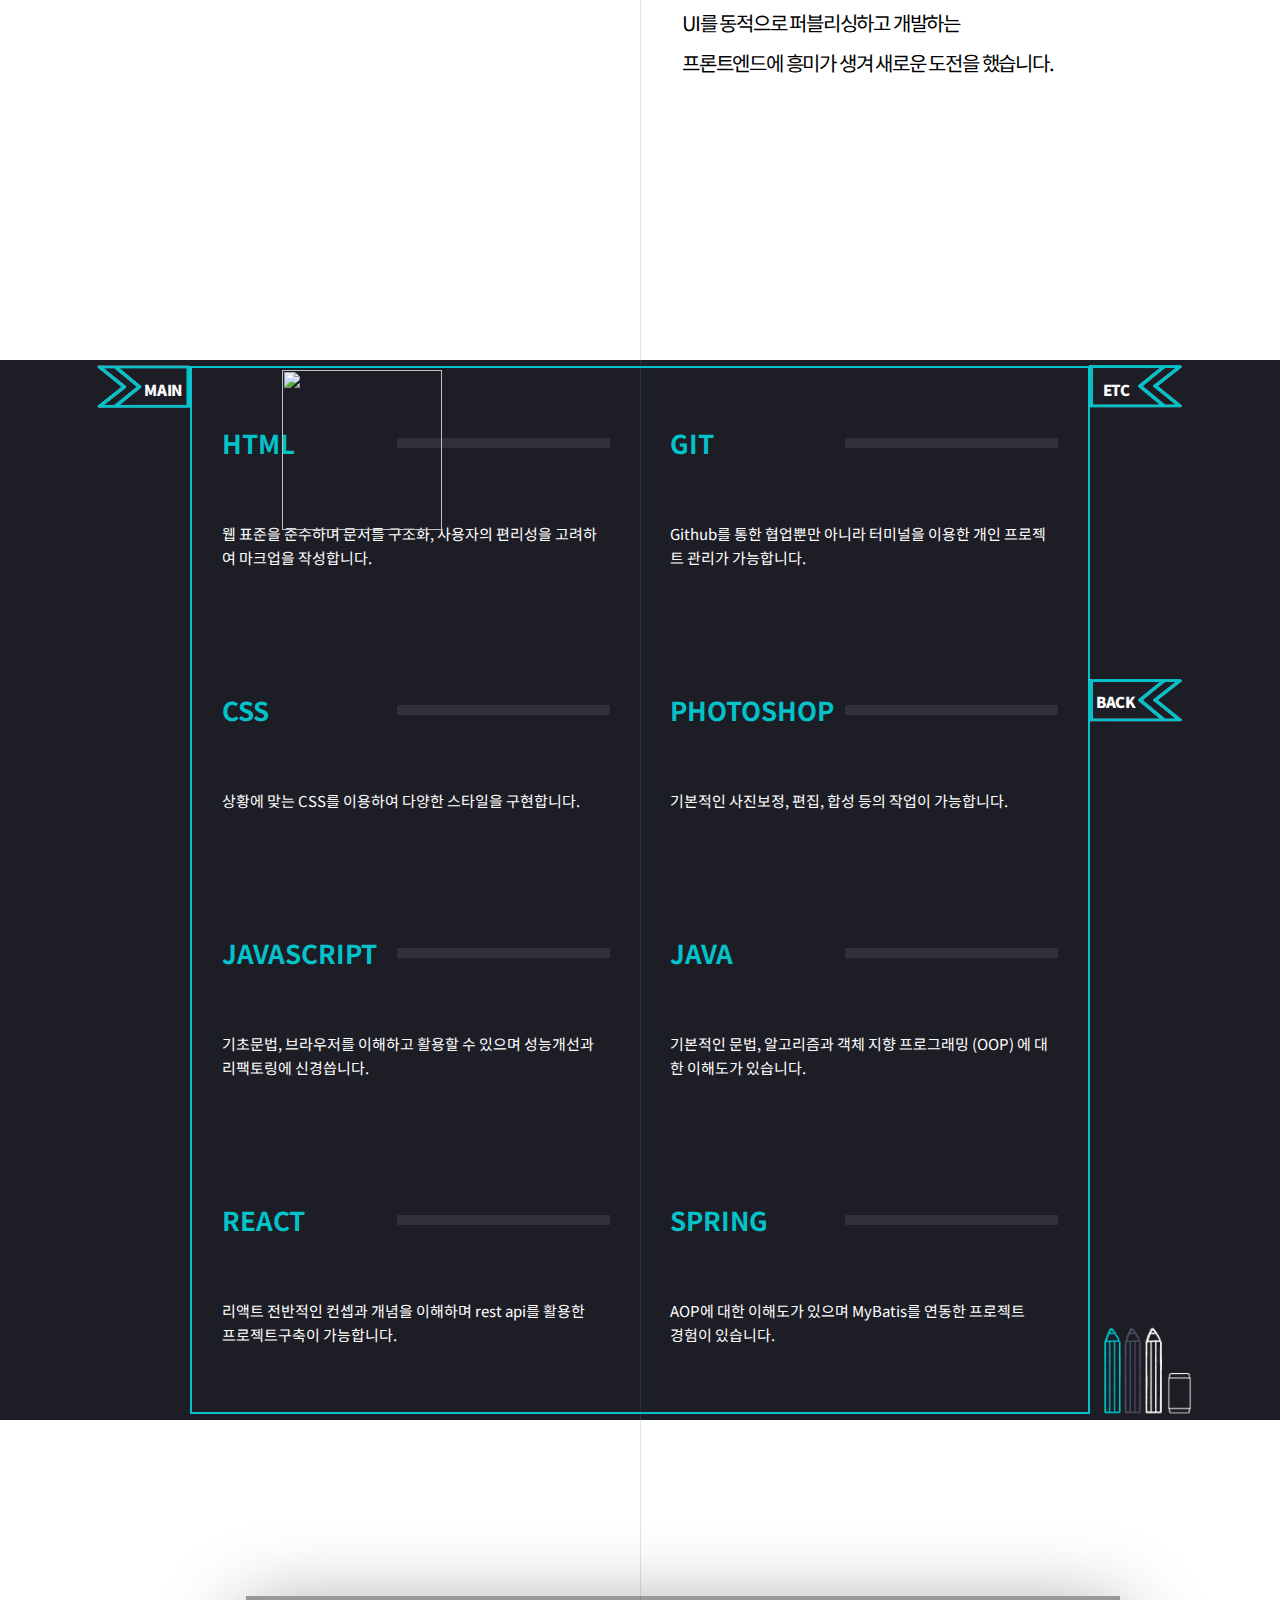
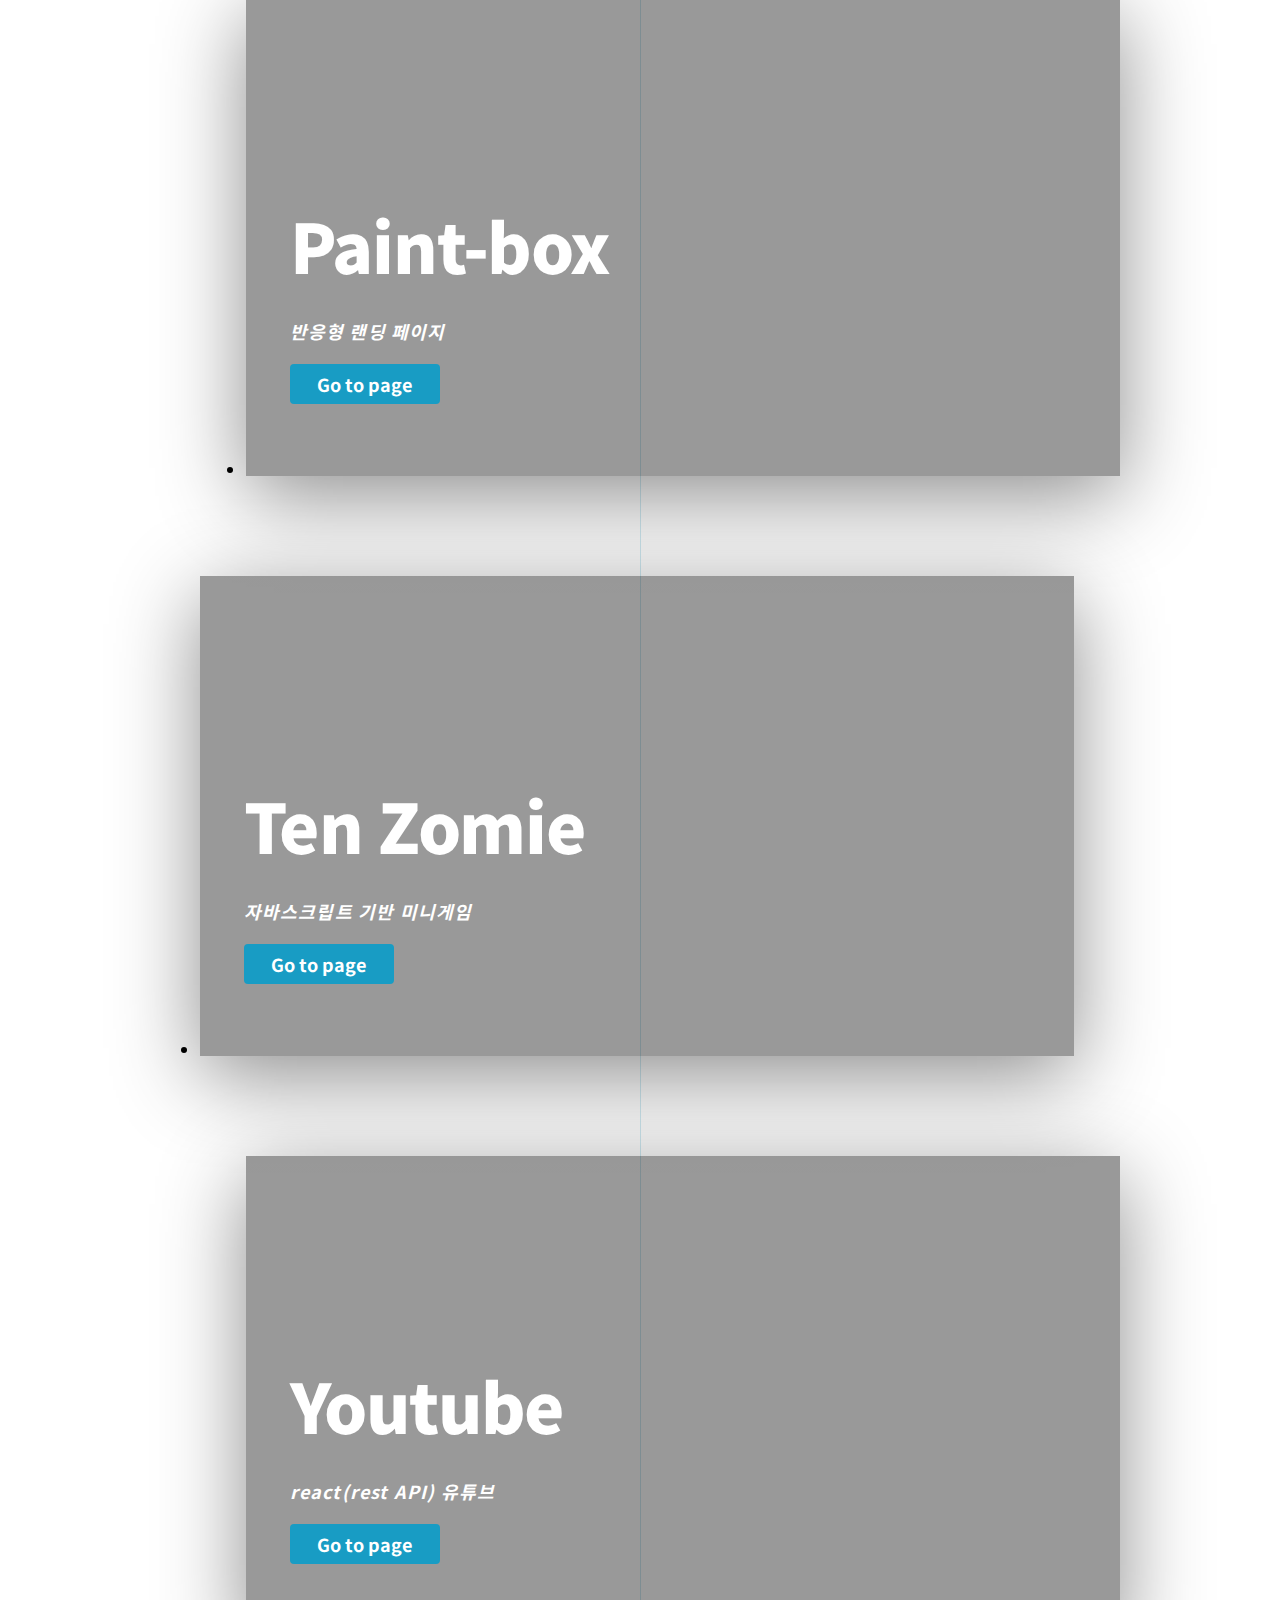
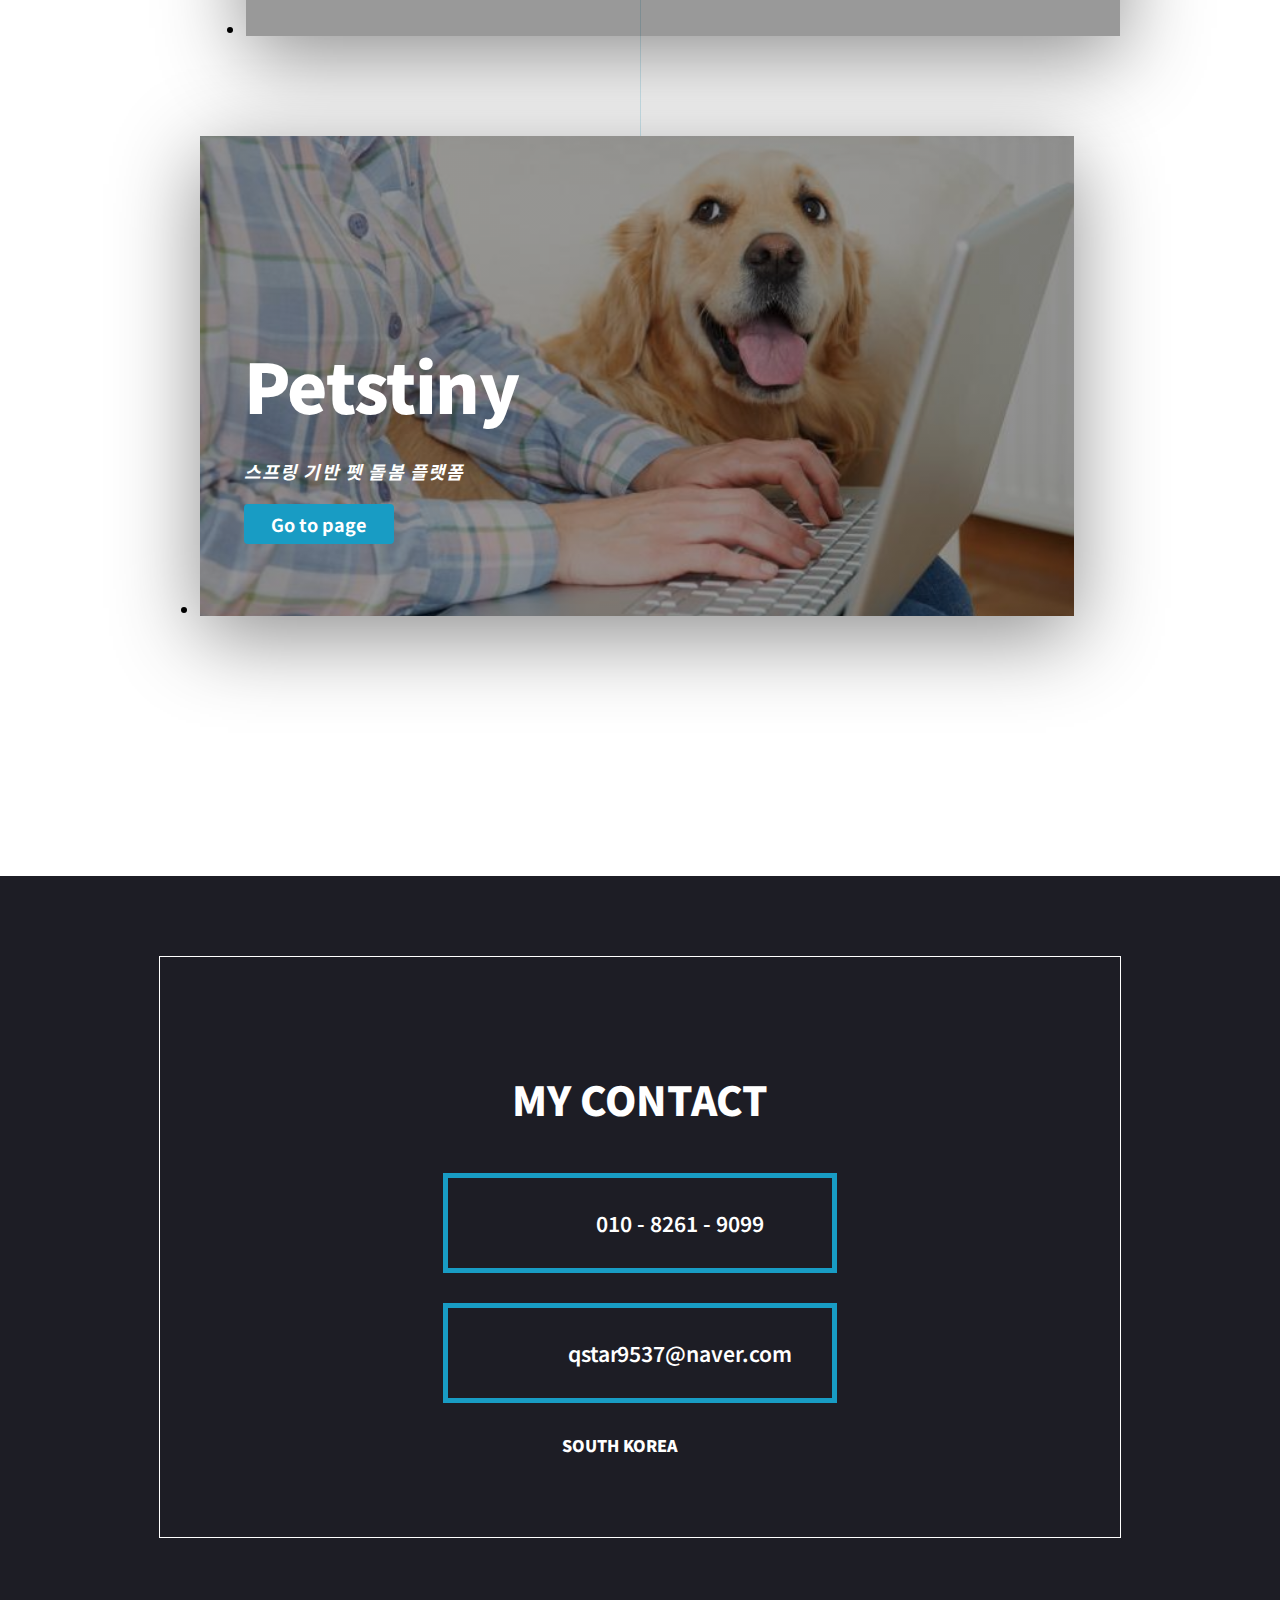
==== commit d2889bab: "make favicon, revise the title" ====
--- a/index.html
+++ b/index.html
@@ -6,7 +6,7 @@
       name="viewport"
       content="width=device-width, initial-scale=1.0, minimum-scale=1.0 maximum-scale=1.0 ,user-scalable=no"
     />
-    <title>Document</title>
+    <title>Untaek's Portfolio</title>
 
     <!--★★★★★★★★★★★-->
     <!--       JS & CSS      -->
@@ -20,6 +20,7 @@
       @import url("reset.css");
     </style>
     <link rel="stylesheet" href="style.css" />
+    <link rel="shortcut icon" href="/img/favicon.ico" type="image/x-icon" />
 
     <!--★★★★★★★★★★★-->
     <!--     Font & Icon     -->
@@ -202,8 +203,8 @@
               </div>
             </div>
             <p>
-              리액트 전반적인 컨셉과 개념을 이해하며 Firebase를 통한 <br />
-              데이터베이스 구축이 가능합니다.
+              리액트 전반적인 컨셉과 개념을 이해하며 rest api를 활용한 <br />
+              프로젝트구축이 가능합니다.
             </p>
           </div>
         </div>
@@ -271,45 +272,54 @@
       <div class="work__container container">
         <ul class="projects">
           <li>
-            <a class="project hiphop">
+            <a
+              href="https://oriharaa.github.io/paint-box/"
+              class="project paint-box"
+            >
               <span class="project__number">01</span>
               <div class="mask"></div>
               <div class="project__description">
-                <h3>Best Horror Scenes</h3>
-                <h4>랜딩 페이지 리디자인</h4>
+                <h3>Paint-box</h3>
+                <h4>반응형 랜딩 페이지</h4>
                 <button>Go to page</button>
               </div>
             </a>
           </li>
           <li>
-            <a class="project board">
+            <a
+              href="https://oriharaa.github.io/JS_mini_zombieGame/"
+              class="project mini-game"
+            >
               <span class="project__number">02</span>
               <div class="mask"></div>
               <div class="project__description">
-                <h3>Paint-box</h3>
-                <h4>랜딩 페이지 리디자인</h4>
+                <h3>Ten Zomie</h3>
+                <h4>자바스크립트 기반 미니게임</h4>
                 <button>Go to page</button>
               </div>
             </a>
           </li>
           <li>
-            <a class="project todo">
+            <a
+              href="https://oriharaa.github.io/react_restAPI_youtube/"
+              class="project youtube"
+            >
               <span class="project__number">03</span>
               <div class="mask"></div>
               <div class="project__description">
-                <h3>To do list</h3>
-                <h4>자바스크립트 기반 투두리스트</h4>
+                <h3>Youtube</h3>
+                <h4>react(rest API) 유튜브</h4>
                 <button>Go to page</button>
               </div>
             </a>
           </li>
           <li>
-            <a class="project zombie">
+            <a class="project petsitter">
               <span class="project__number">04</span>
               <div class="mask"></div>
               <div class="project__description">
-                <h3>Ten jombies</h3>
-                <h4>자바스크립트 기반 미니게임</h4>
+                <h3>Petstiny</h3>
+                <h4>스프링 기반 펫 돌봄 플랫폼</h4>
                 <button>Go to page</button>
               </div>
             </a>
--- a/style.css
+++ b/style.css
@@ -272,6 +272,19 @@
 .home__container {
   width: 60%;
   margin: 0 auto;
+}
+
+@keyframes test11 {
+  0% {
+    background-color: #fff;
+  }
+
+  50% {
+    background-color: yellow;
+  }
+  100% {
+    background-color: none;
+  }
 }
 
 .home__title,
@@ -772,24 +785,24 @@
   opacity: 0;
 }
 
-.project.hiphop {
+.project.paint-box {
   background: linear-gradient(rgba(0, 0, 0, 0.4), rgba(0, 0, 0, 0.4)),
-    url("img/project/hiphop.jpg") center/cover no-repeat;
-}
-
-.project.board {
+    url("img/project/paint-box.jpg") center/cover no-repeat;
+}
+
+.project.mini-game {
   background: linear-gradient(rgba(0, 0, 0, 0.4), rgba(0, 0, 0, 0.4)),
-    url("img/project/board.jpg") center/cover no-repeat;
-}
-
-.project.todo {
+    url("img/project/mini-game.jpg") center/cover no-repeat;
+}
+
+.project.youtube {
   background: linear-gradient(rgba(0, 0, 0, 0.4), rgba(0, 0, 0, 0.4)),
-    url("img/project/todo.jpg") center/cover no-repeat;
-}
-
-.project.zombie {
+    url("img/project/youtube.jpg") center/cover no-repeat;
+}
+
+.project.petsitter {
   background: linear-gradient(rgba(0, 0, 0, 0.4), rgba(0, 0, 0, 0.4)),
-    url("img/project/zombie.jpg") center/cover no-repeat;
+    url("img/project/petsitter1.jpg") center/cover no-repeat;
 }
 
 .project__number {
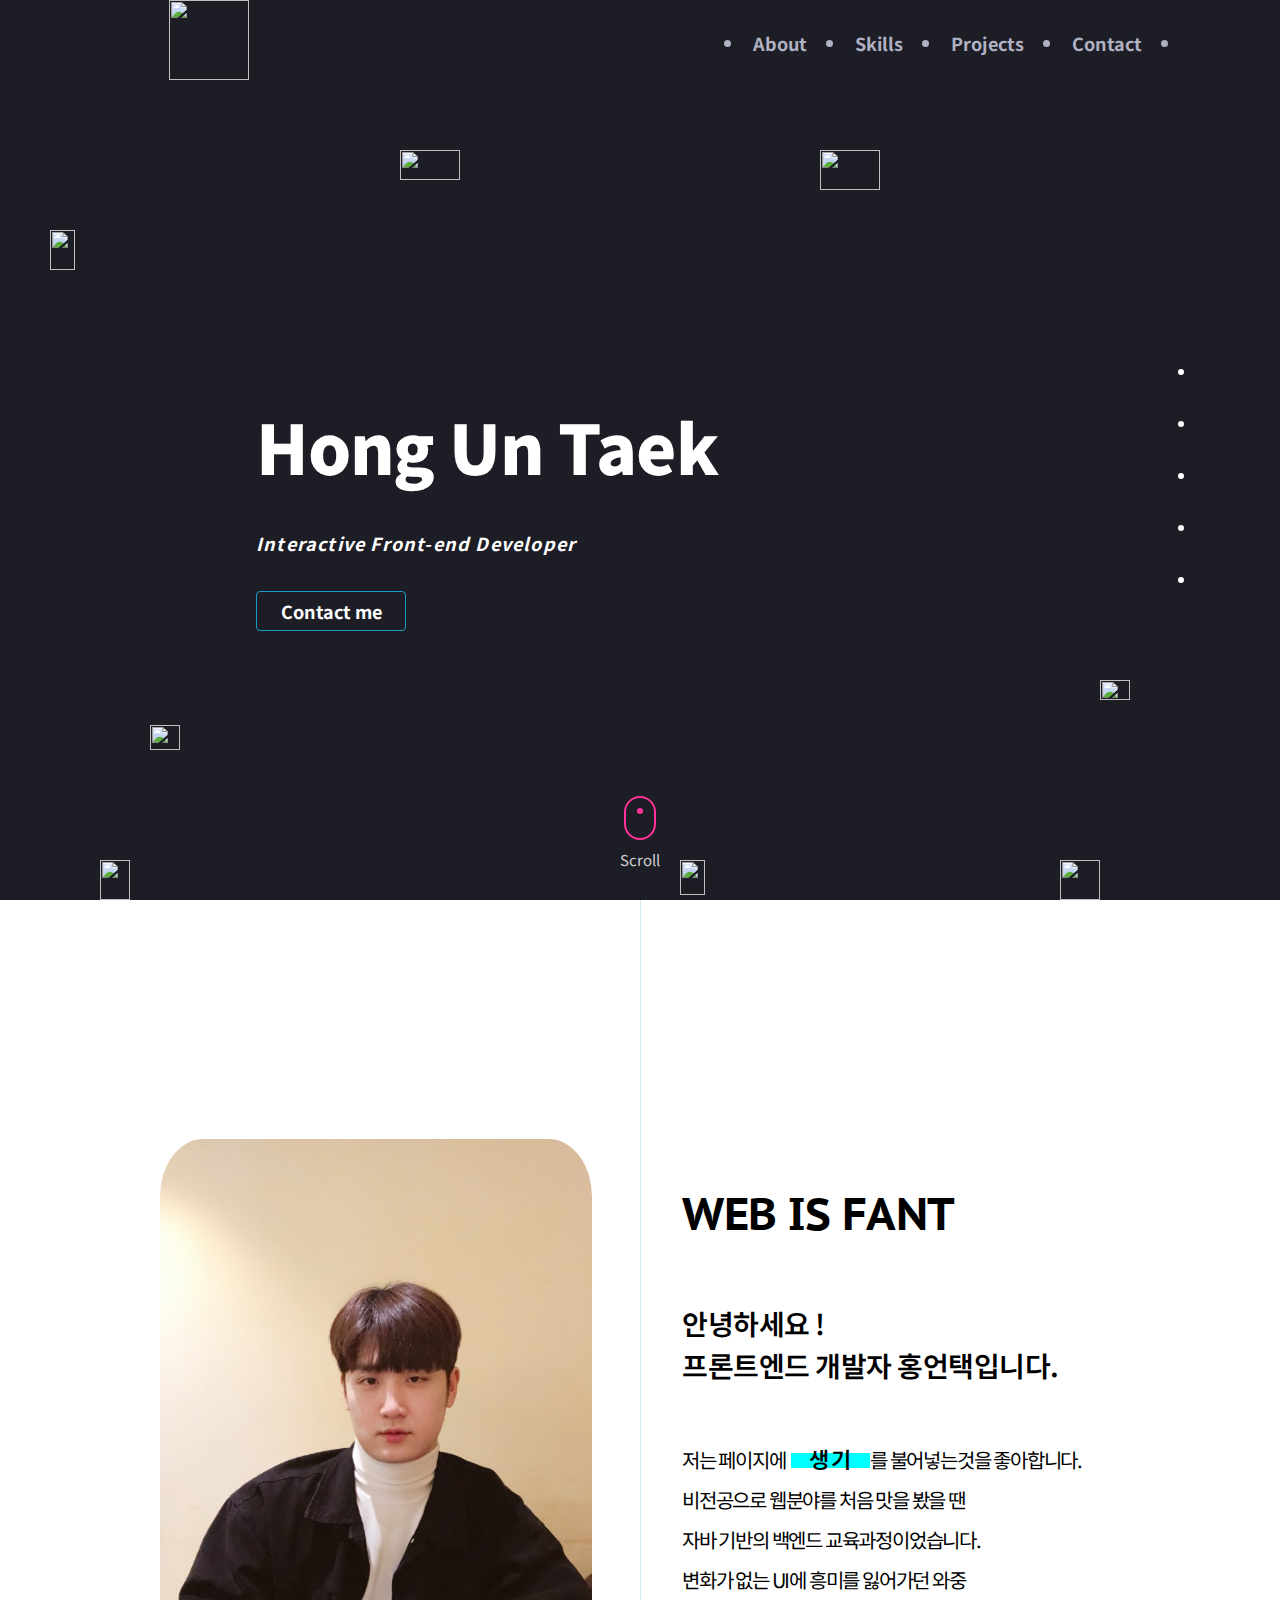
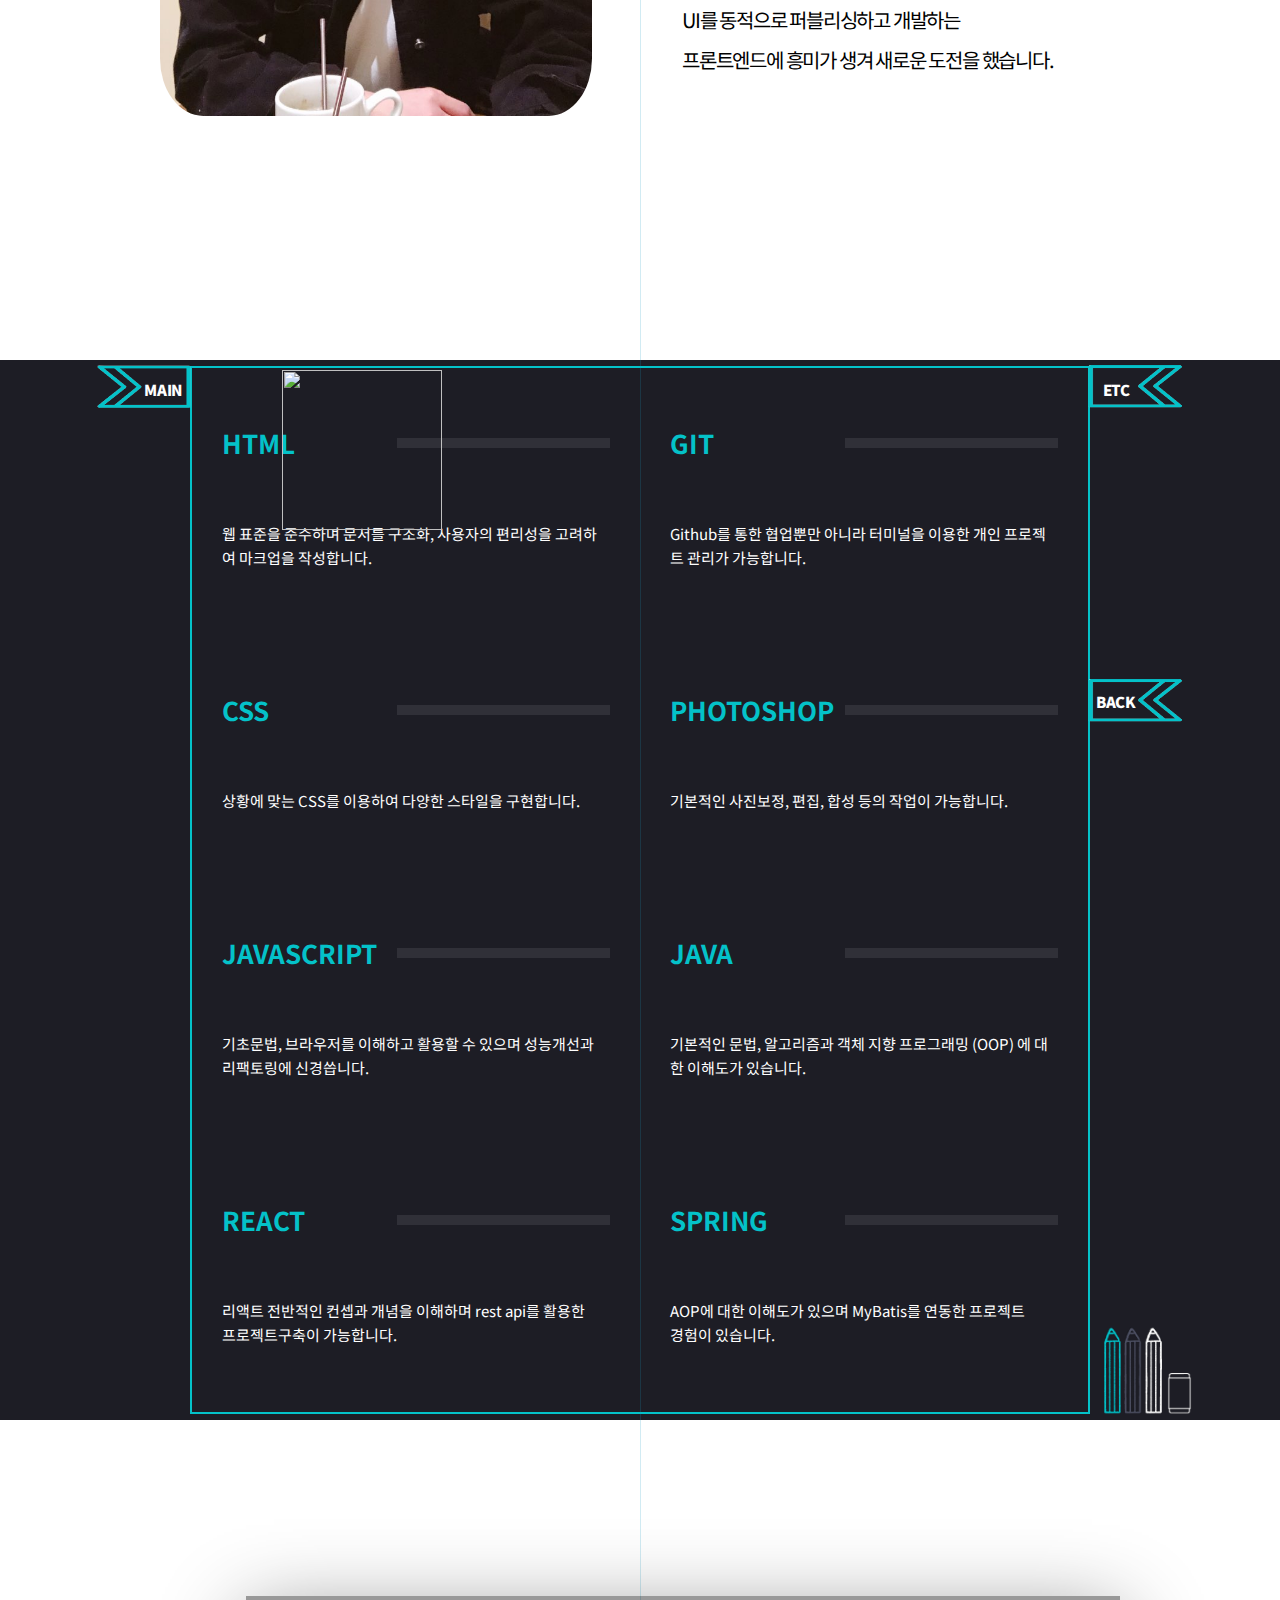
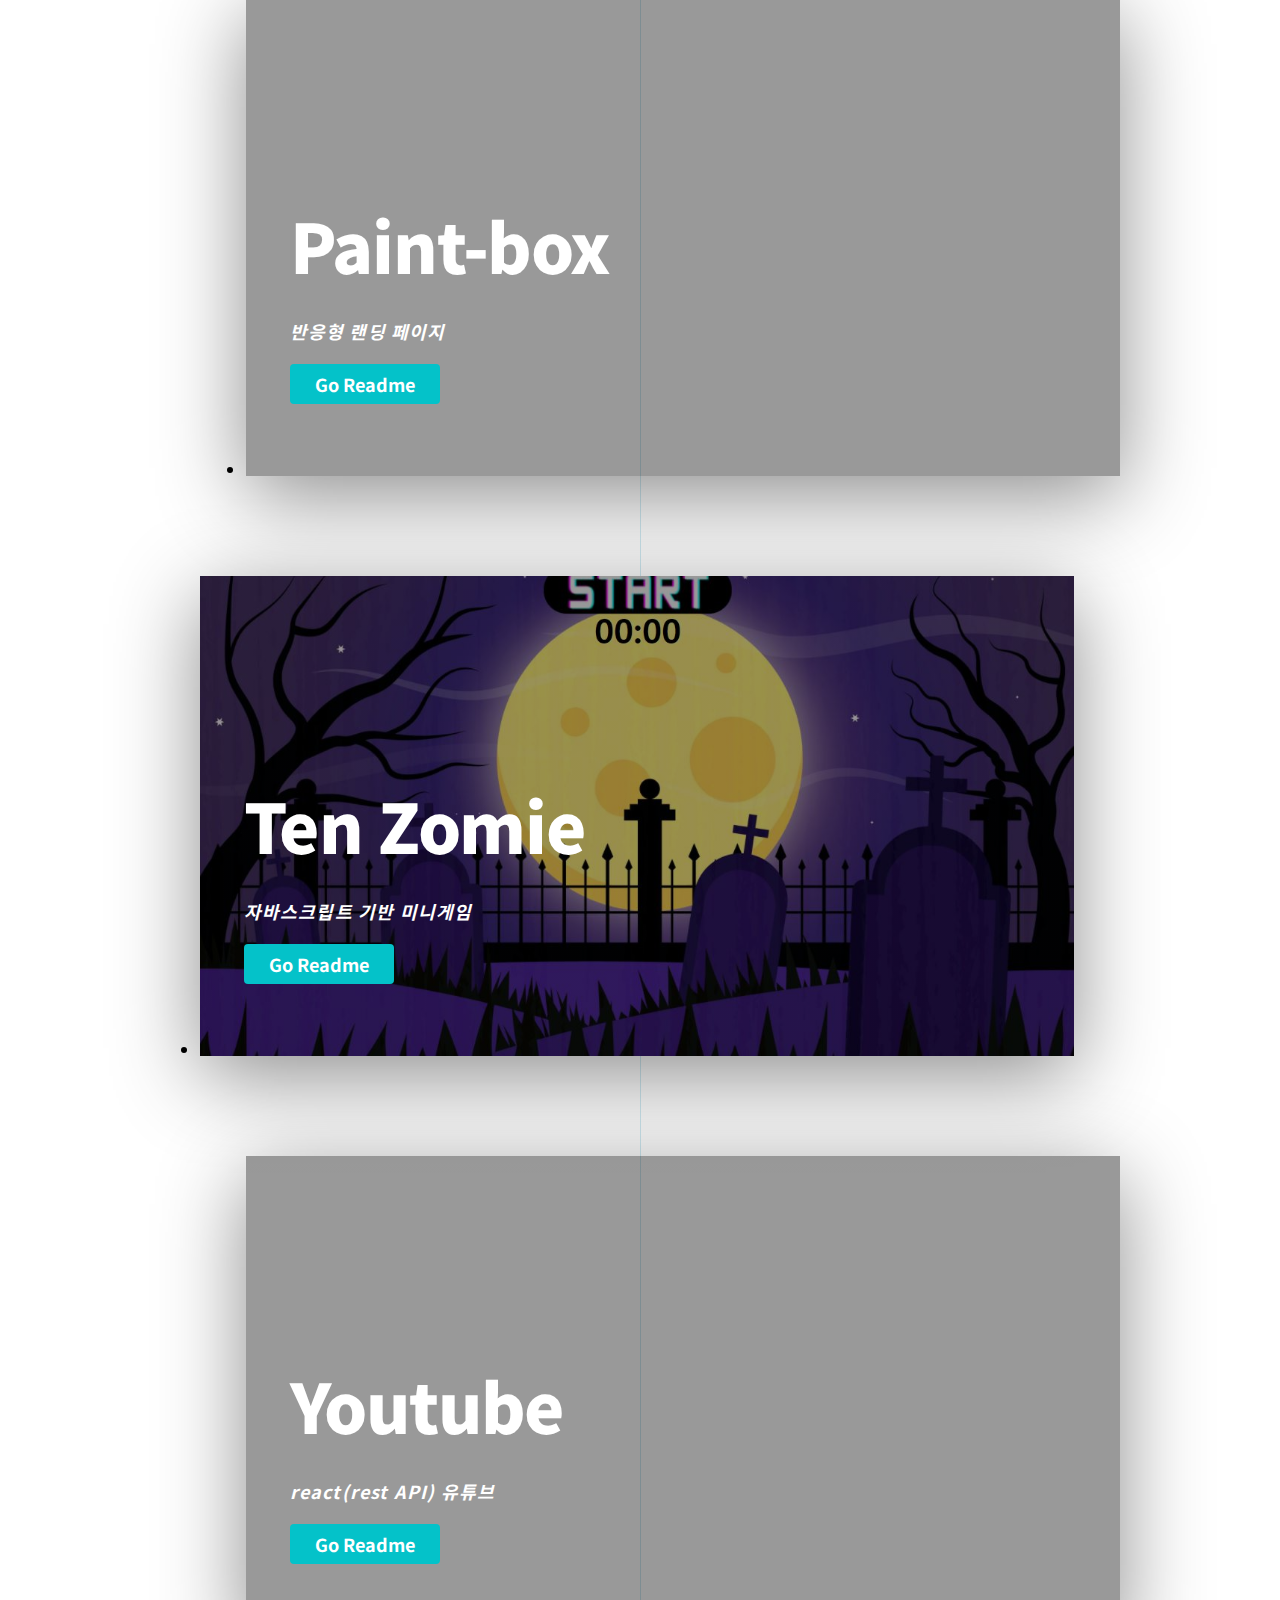
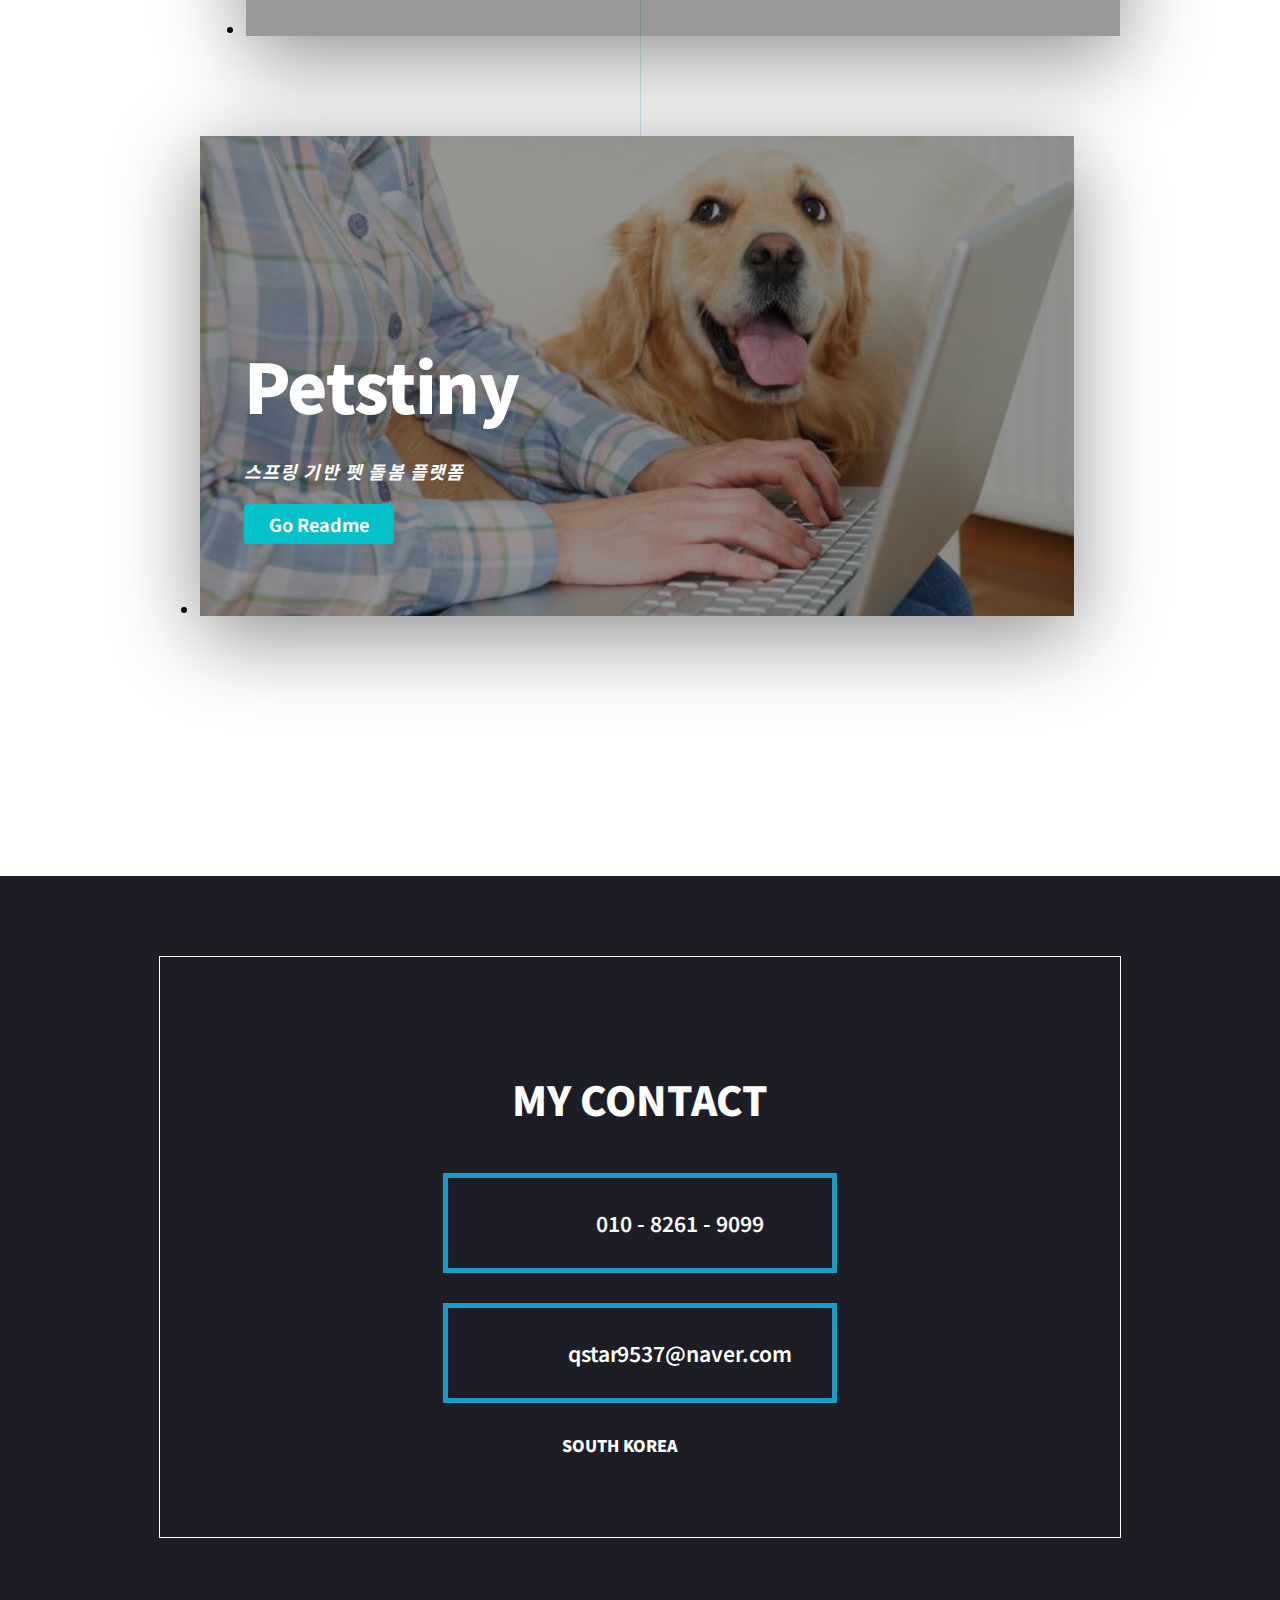
==== commit 56adde57: "HTML:" ====
--- a/index.html
+++ b/index.html
@@ -15,12 +15,13 @@
     <script src="js/home.js" defer></script>
     <script src="js/typing.js" defer></script>
     <script src="js/skill.js" defer></script>
+    <script src="js/work.js" defer></script>
     <script src="js/contact.js" defer></script>
     <style type="text/css">
       @import url("reset.css");
     </style>
     <link rel="stylesheet" href="style.css" />
-    <link rel="shortcut icon" href="/img/favicon.ico" type="image/x-icon" />
+    <link rel="shortcut icon" href="./img/favicon.ico" type="image/x-icon" />
 
     <!--★★★★★★★★★★★-->
     <!--     Font & Icon     -->
@@ -81,12 +82,12 @@
 
       <ul class="contact__sidebar">
         <li class="contact__menu">
-          <a href="#" target="blank">
+          <a href="https://github.com/Oriharaa" target="_blank">
             <i class="fab fa-github"></i>
           </a>
         </li>
         <li class="contact__menu">
-          <a href="#">
+          <a href="https://oriharaa.github.io/" target="_blank">
             <i class="fab fa-blogger"></i>
           </a>
         </li>
@@ -127,7 +128,7 @@
     <section id="about" class="section another">
       <div class="about__container container">
         <div class="about__avatar">
-          <img src="img/profill/profile5.jpg" class="profile" />
+          <img src="img/profill/profile2.jpg" class="profile" />
         </div>
         <div class="about__title">
           <h1 class="title__text webis">
@@ -273,7 +274,8 @@
         <ul class="projects">
           <li>
             <a
-              href="https://oriharaa.github.io/paint-box/"
+              href="https://github.com/Oriharaa/paint-box"
+              target="_blank"
               class="project paint-box"
             >
               <span class="project__number">01</span>
@@ -281,13 +283,14 @@
               <div class="project__description">
                 <h3>Paint-box</h3>
                 <h4>반응형 랜딩 페이지</h4>
-                <button>Go to page</button>
+                <button class="read__more" data-link="paint">Go Readme</button>
               </div>
             </a>
           </li>
           <li>
             <a
-              href="https://oriharaa.github.io/JS_mini_zombieGame/"
+              href="https://github.com/Oriharaa/Re-upload_JS_mini_zombieGame"
+              target="_blank"
               class="project mini-game"
             >
               <span class="project__number">02</span>
@@ -295,13 +298,14 @@
               <div class="project__description">
                 <h3>Ten Zomie</h3>
                 <h4>자바스크립트 기반 미니게임</h4>
-                <button>Go to page</button>
+                <button class="read__more" data-link="zombie">Go Readme</button>
               </div>
             </a>
           </li>
           <li>
             <a
-              href="https://oriharaa.github.io/react_restAPI_youtube/"
+              href="https://github.com/Oriharaa/react_restAPI_youtube"
+              target="_blank"
               class="project youtube"
             >
               <span class="project__number">03</span>
@@ -309,18 +313,24 @@
               <div class="project__description">
                 <h3>Youtube</h3>
                 <h4>react(rest API) 유튜브</h4>
-                <button>Go to page</button>
+                <button data-link="youtube">Go Readme</button>
               </div>
             </a>
           </li>
           <li>
-            <a class="project petsitter">
+            <a
+              href="https://github.com/Oriharaa/PetSitter"
+              target="_blank"
+              class="project petsitter"
+            >
               <span class="project__number">04</span>
               <div class="mask"></div>
               <div class="project__description">
                 <h3>Petstiny</h3>
                 <h4>스프링 기반 펫 돌봄 플랫폼</h4>
-                <button>Go to page</button>
+                <button class="read__more" data-link="petstiny">
+                  Go Readme
+                </button>
               </div>
             </a>
           </li>
--- a/style.css
+++ b/style.css
@@ -119,7 +119,7 @@
     transform: scale(1);
   }
   to {
-    transform: scale(1.03);
+    transform: scale(1.06);
   }
 }
 
@@ -313,7 +313,7 @@
   height: 40px;
   border: none;
   border-radius: 4px;
-  background-color: var(--color-blue-bottle);
+  background-color: var(--color-light-teal);
   color: var(--color-white);
   font-size: 18px;
   font-weight: 700;
@@ -754,7 +754,8 @@
   animation: go-right 0.5s 0.2s both;
   opacity: 0.5;
 }
-.project:hover .project__description {
+.project:hover .project__description h3,
+.project:hover .project__description h4 {
   animation: scale1 0.5s 0.5s both;
   transition: all 3s ease;
 }
@@ -787,22 +788,22 @@
 
 .project.paint-box {
   background: linear-gradient(rgba(0, 0, 0, 0.4), rgba(0, 0, 0, 0.4)),
-    url("img/project/paint-box.jpg") center/cover no-repeat;
+    url("./img/project/paint-box.jpg") center/cover no-repeat;
 }
 
 .project.mini-game {
   background: linear-gradient(rgba(0, 0, 0, 0.4), rgba(0, 0, 0, 0.4)),
-    url("img/project/mini-game.jpg") center/cover no-repeat;
+    url("./img/project/mini-game.JPG") center/cover no-repeat;
 }
 
 .project.youtube {
   background: linear-gradient(rgba(0, 0, 0, 0.4), rgba(0, 0, 0, 0.4)),
-    url("img/project/youtube.jpg") center/cover no-repeat;
+    url("./img/project/youtube.jpg") center/cover no-repeat;
 }
 
 .project.petsitter {
   background: linear-gradient(rgba(0, 0, 0, 0.4), rgba(0, 0, 0, 0.4)),
-    url("img/project/petsitter1.jpg") center/cover no-repeat;
+    url("./img/project/petsitter1.jpg") center/cover no-repeat;
 }
 
 .project__number {
@@ -824,6 +825,37 @@
 .project__description h3,
 .project__description h4 {
   margin-bottom: 20px;
+}
+
+.project__description button {
+  z-index: 1;
+}
+
+.project__description button,
+.project__description button::after {
+  -webkit-transition: all 0.5s;
+  -moz-transition: all 0.5s;
+  -o-transition: all 0.5s;
+  transition: all 0.5s;
+}
+
+.project__description button::before,
+.project__description button::after {
+  background: indigo;
+  content: "";
+  position: absolute;
+  z-index: -1;
+}
+
+.project__description button::after {
+  height: 100%;
+  left: 0;
+  top: 0;
+  width: 0;
+}
+
+.project__description button:hover:after {
+  width: 100%;
 }
 
 #contact {
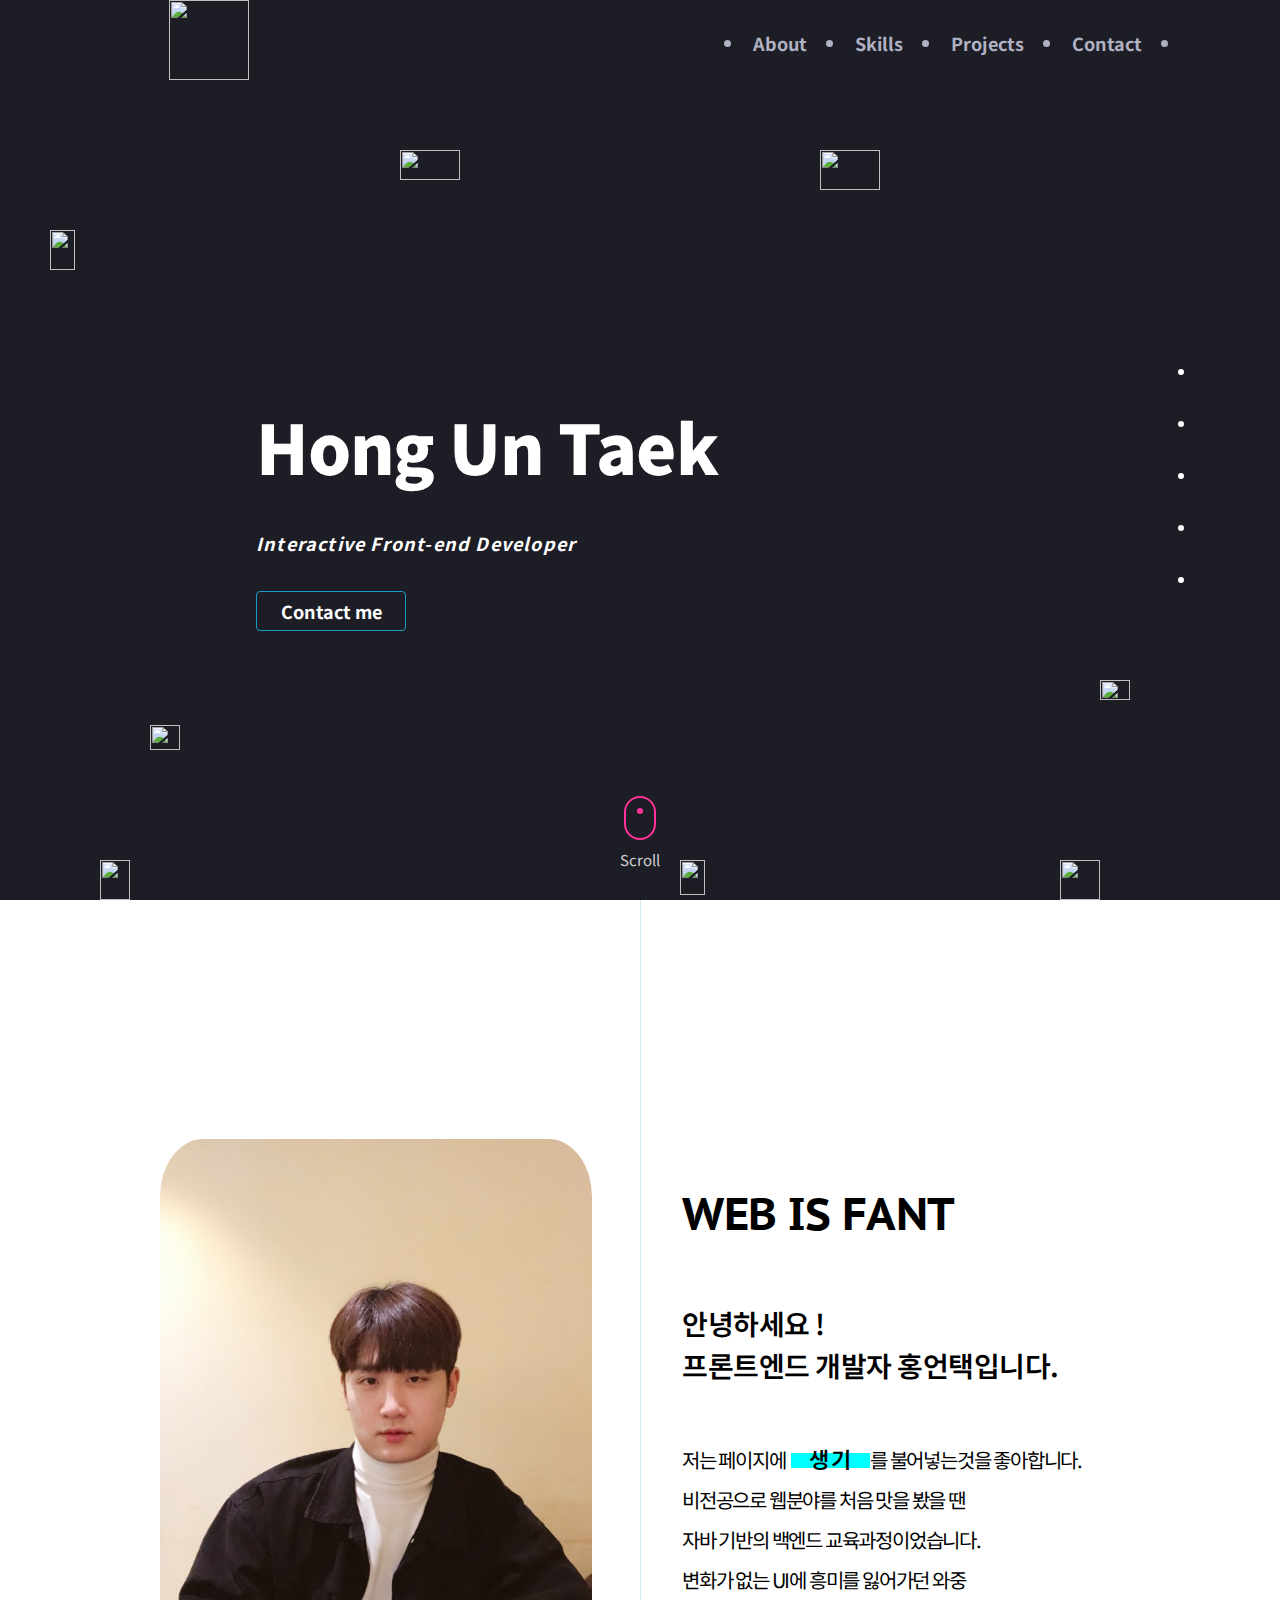
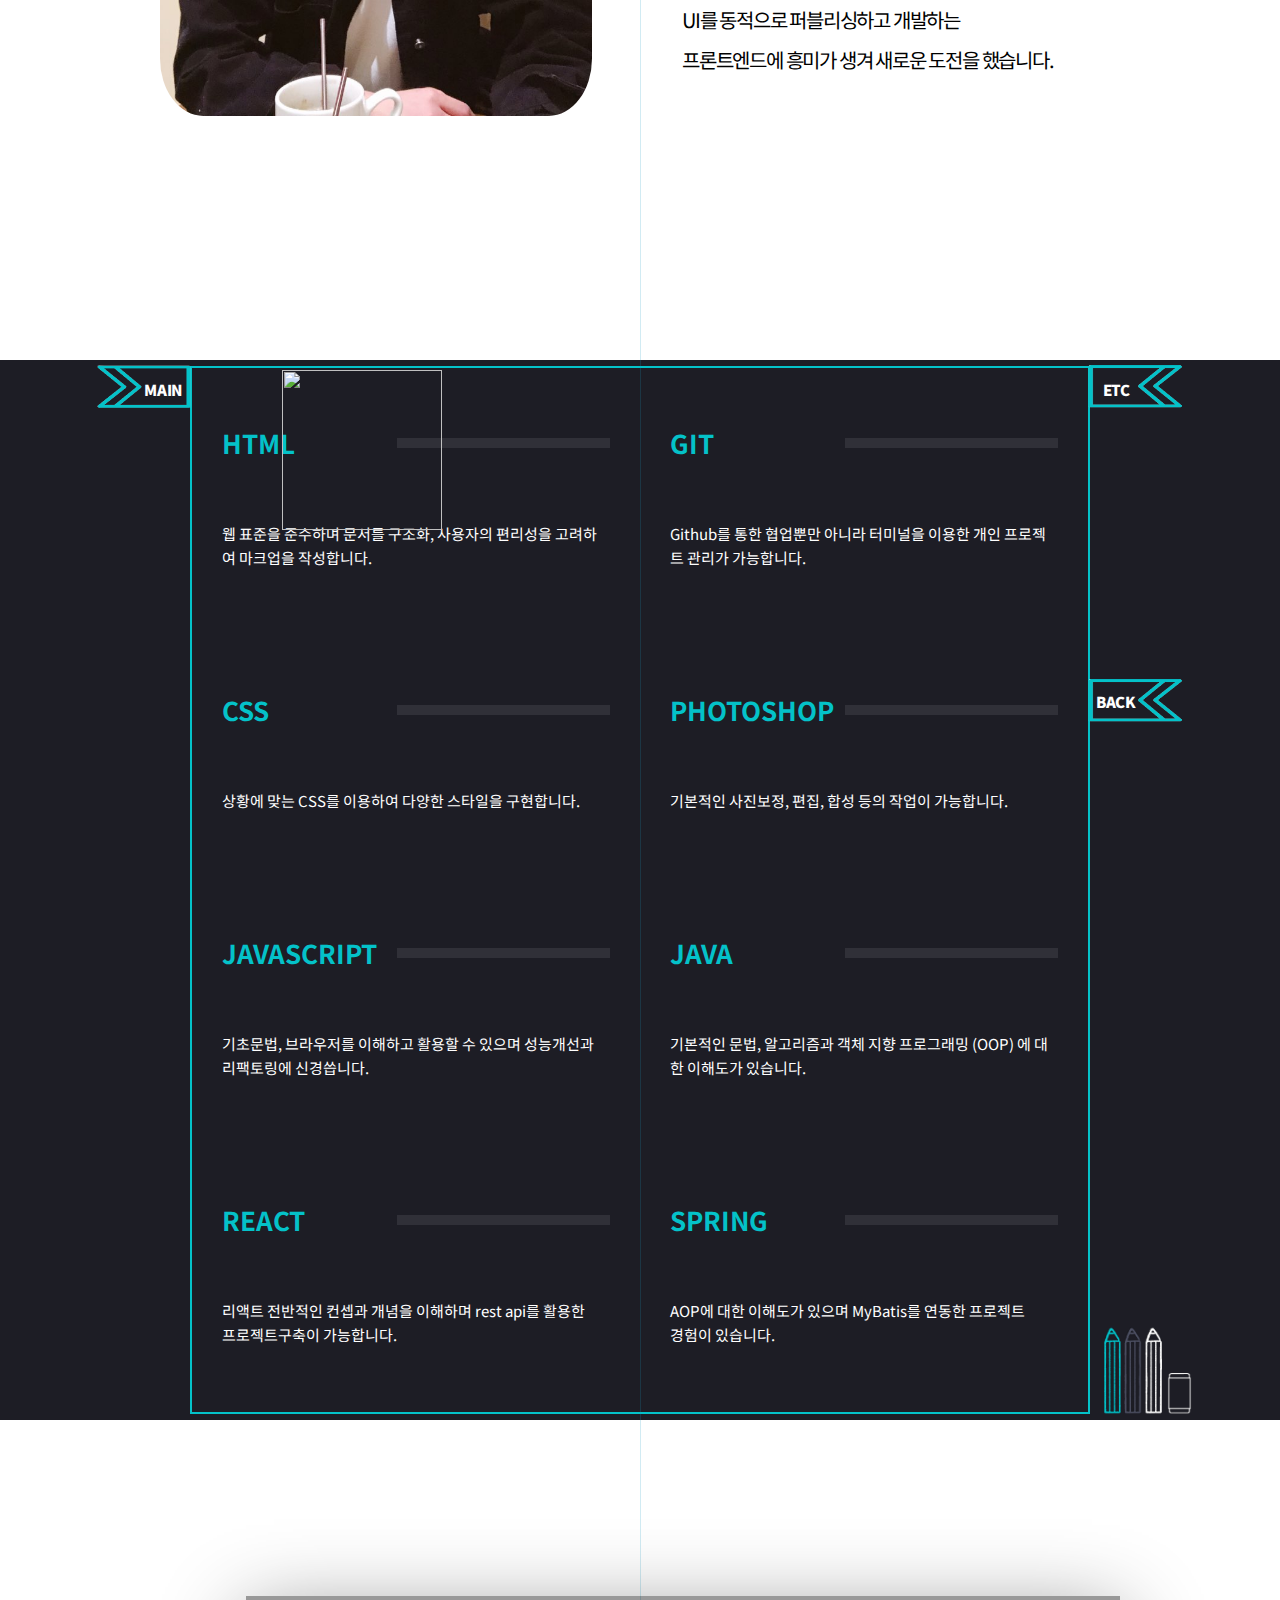
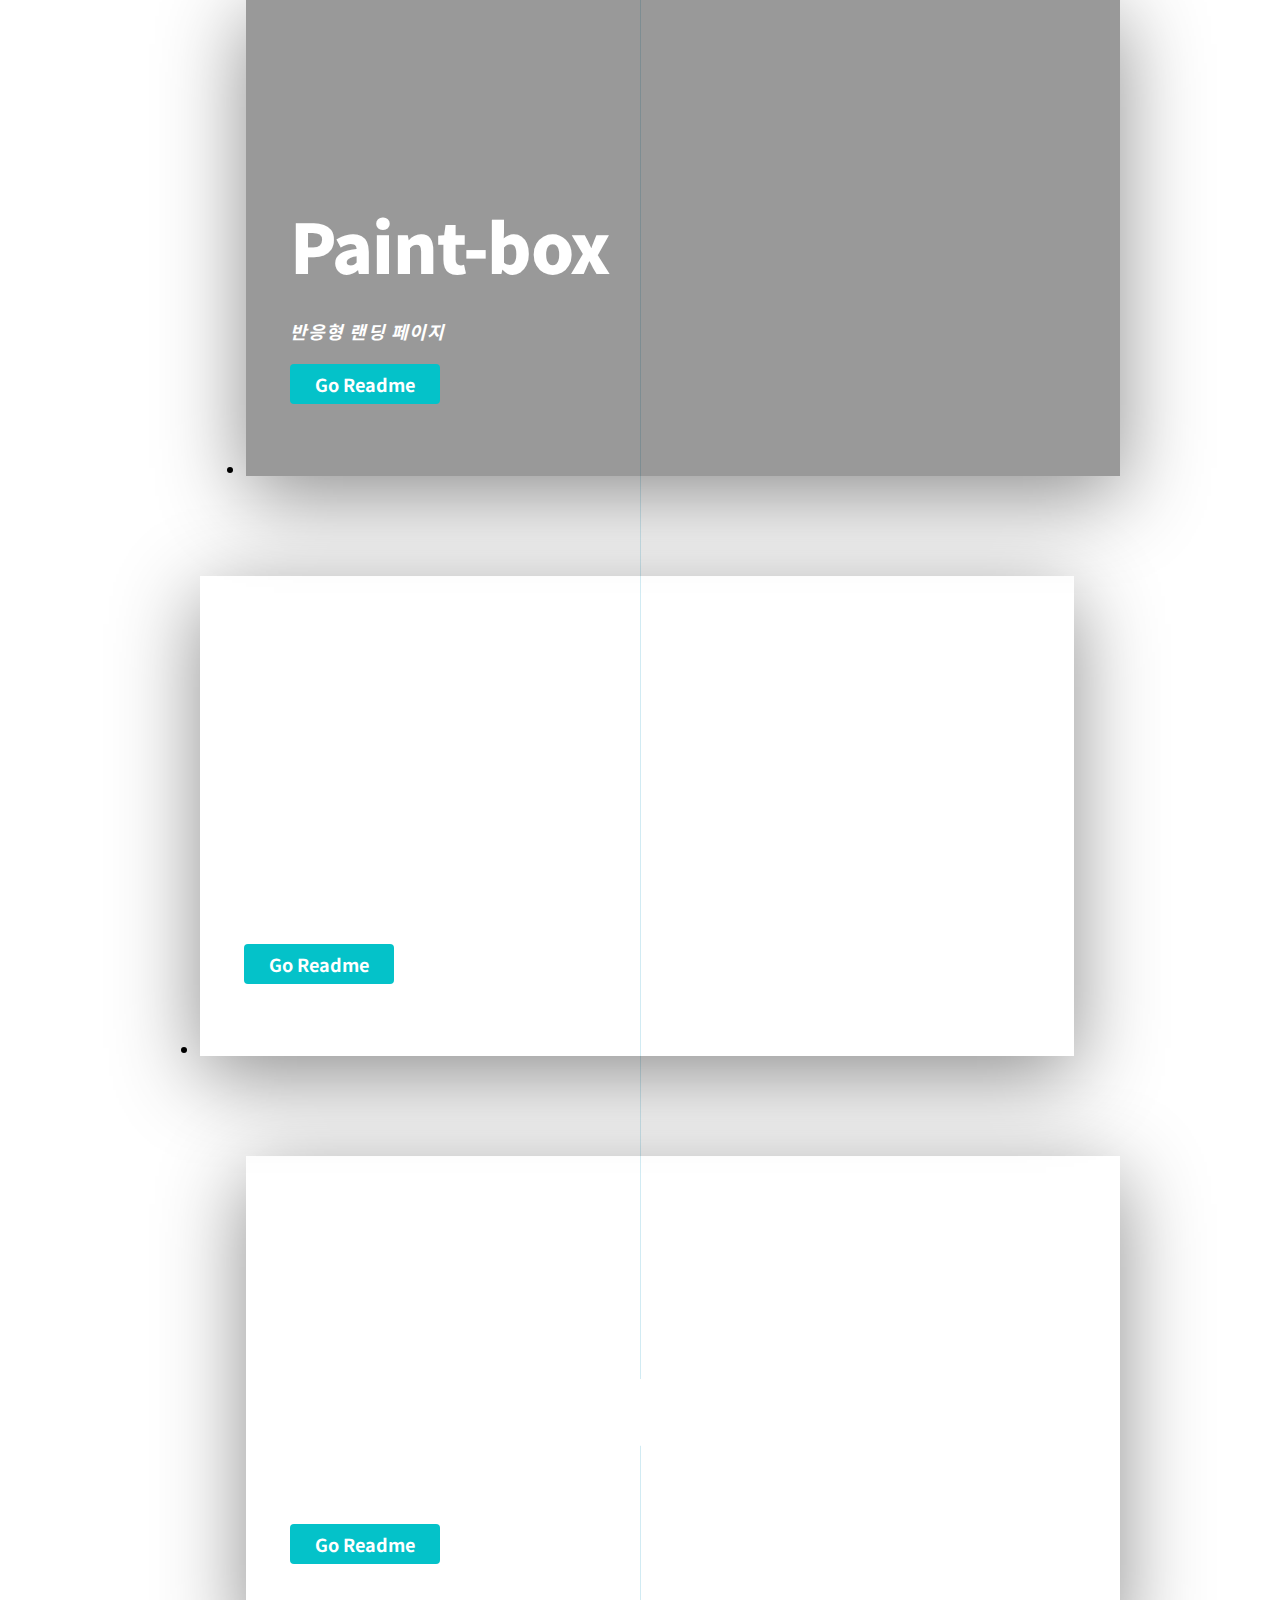
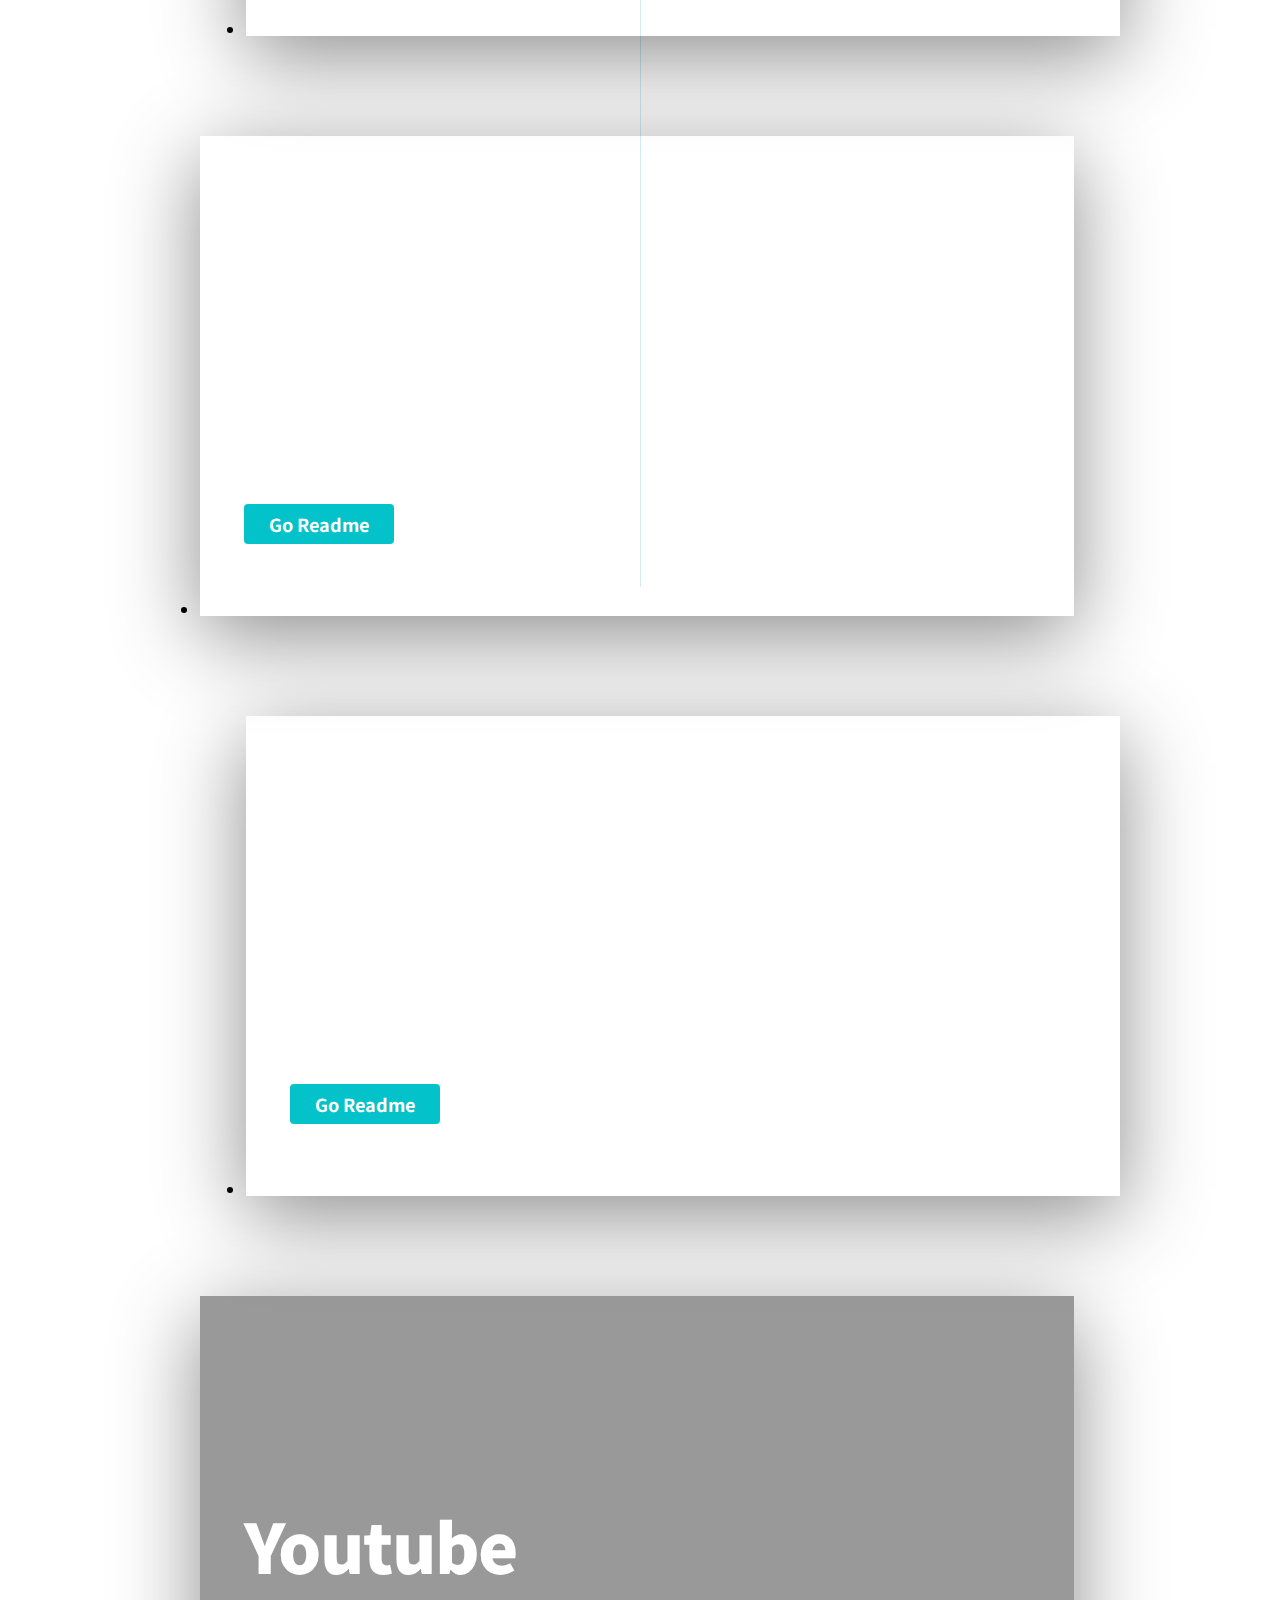
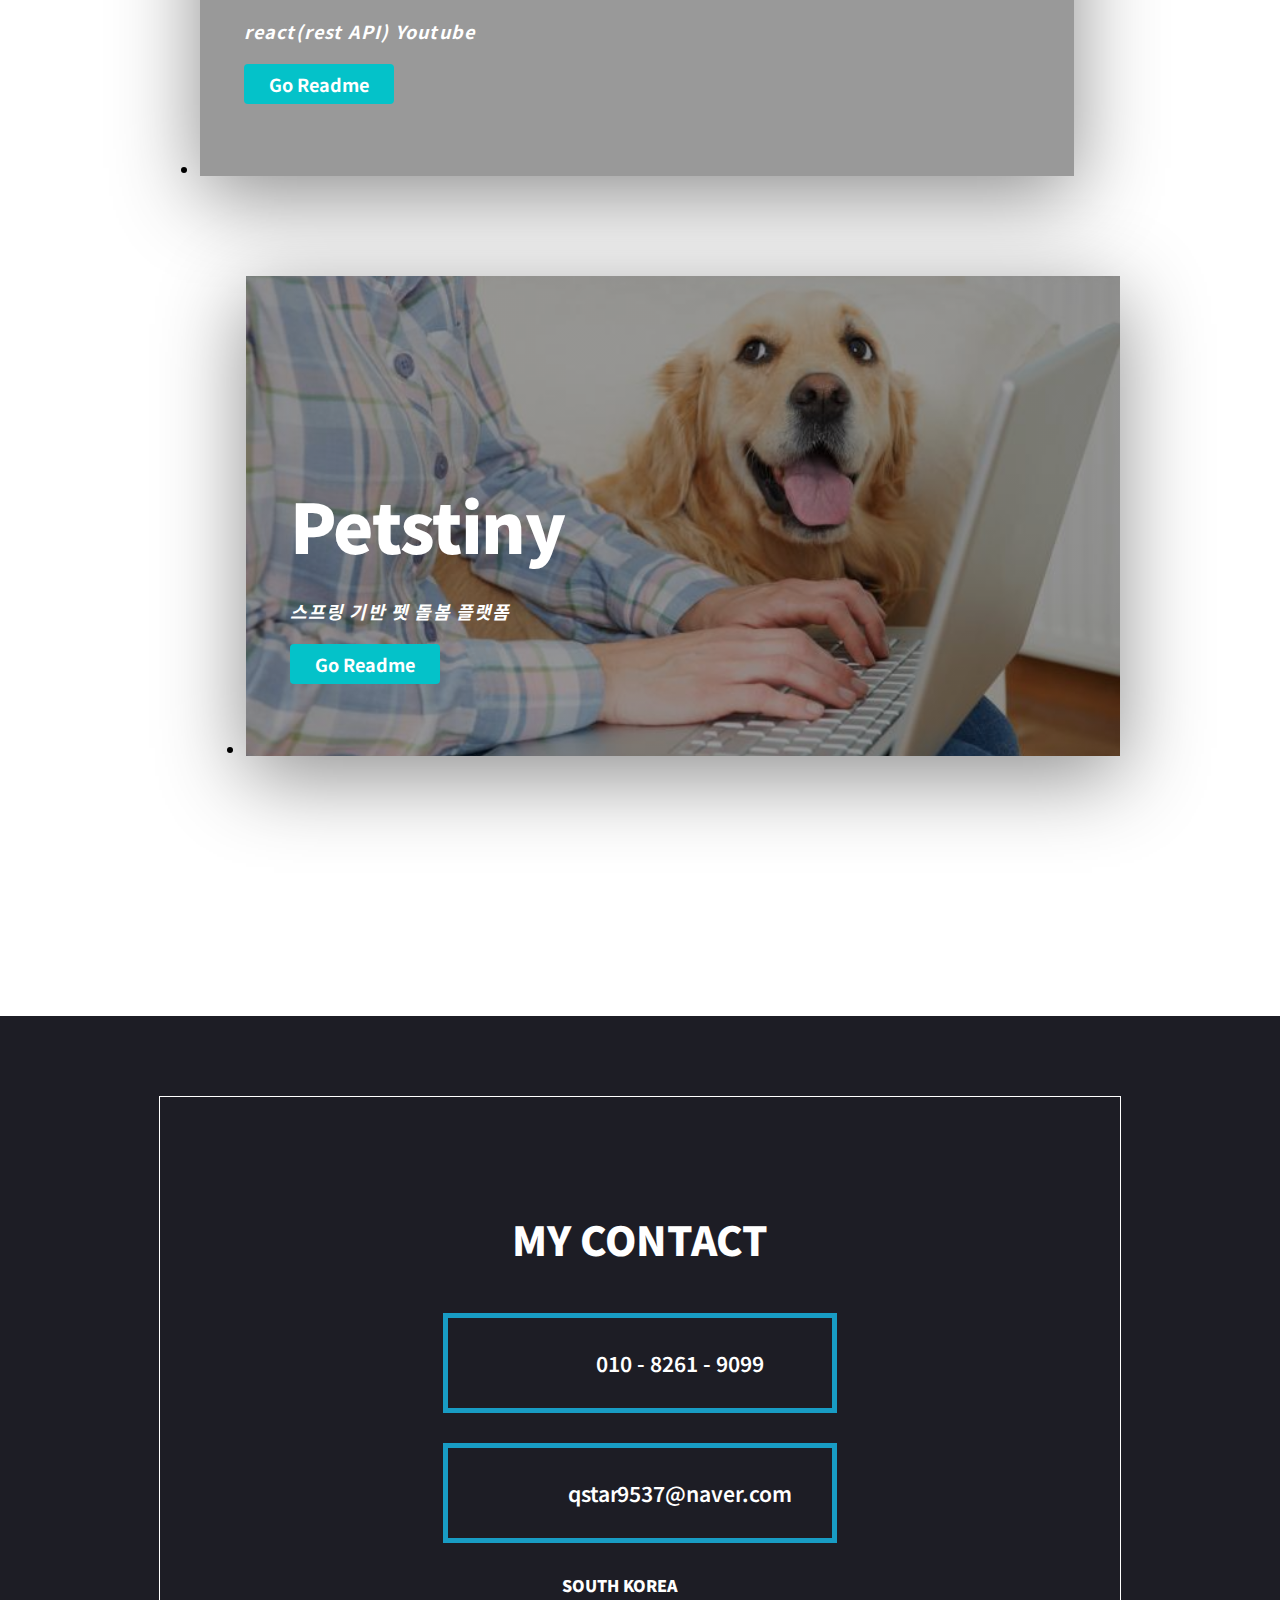
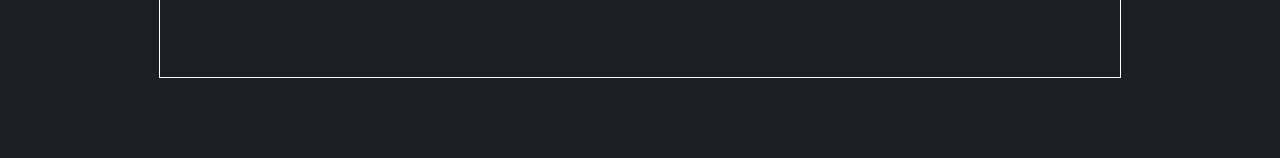
==== commit 395016ee: "delete work.js" ====
--- a/index.html
+++ b/index.html
@@ -15,7 +15,6 @@
     <script src="js/home.js" defer></script>
     <script src="js/typing.js" defer></script>
     <script src="js/skill.js" defer></script>
-    <script src="js/work.js" defer></script>
     <script src="js/contact.js" defer></script>
     <style type="text/css">
       @import url("reset.css");
@@ -82,12 +81,12 @@
 
       <ul class="contact__sidebar">
         <li class="contact__menu">
-          <a href="https://github.com/Oriharaa" target="_blank">
+          <a href="https://github.com/cherryc0ck" target="_blank">
             <i class="fab fa-github"></i>
           </a>
         </li>
         <li class="contact__menu">
-          <a href="https://oriharaa.github.io/" target="_blank">
+          <a href="https://velog.io/@cherrycock" target="_blank">
             <i class="fab fa-blogger"></i>
           </a>
         </li>
@@ -97,7 +96,7 @@
           </a>
         </li>
         <li class="contact__menu">
-          <a href="mailto:qstar9537@naver.com">
+          <a href="mailto:qstar9536@gmail.com">
             <i class="fas fa-envelope-square"></i>
           </a>
         </li>
@@ -128,7 +127,7 @@
     <section id="about" class="section another">
       <div class="about__container container">
         <div class="about__avatar">
-          <img src="img/profill/profile2.jpg" class="profile" />
+          <img src="img/profill/profile2.jpg" class="profile" alt="profile" />
         </div>
         <div class="about__title">
           <h1 class="title__text webis">
@@ -274,7 +273,7 @@
         <ul class="projects">
           <li>
             <a
-              href="https://github.com/Oriharaa/paint-box"
+              href="https://github.com/cherryc0ck/paint-box"
               target="_blank"
               class="project paint-box"
             >
@@ -289,11 +288,45 @@
           </li>
           <li>
             <a
-              href="https://github.com/Oriharaa/Re-upload_JS_mini_zombieGame"
-              target="_blank"
-              class="project mini-game"
+              href="https://github.com/cherryc0ck/hancom_clone"
+              target="_blank"
+              class="project hancom_clone"
             >
               <span class="project__number">02</span>
+              <div class="mask"></div>
+              <div class="project__description">
+                <h3>한컴위드</h3>
+                <h4>반응형 랜딩 페이지</h4>
+                <button class="read__more" data-link="hanco_clone">
+                  Go Readme
+                </button>
+              </div>
+            </a>
+          </li>
+          <li>
+            <a
+              href="https://github.com/cherryc0ck/jipyong_clone"
+              target="_blank"
+              class="project jipyong_clone"
+            >
+              <span class="project__number">03</span>
+              <div class="mask"></div>
+              <div class="project__description">
+                <h3>법무법인[유]지평</h3>
+                <h4>반응형 랜딩 페이지</h4>
+                <button class="read__more" data-link="jipyong_clone">
+                  Go Readme
+                </button>
+              </div>
+            </a>
+          </li>
+          <li>
+            <a
+              href="https://github.com/cherryc0ck/Re-upload_JS_mini_zombieGame"
+              target="_blank"
+              class="project zombie"
+            >
+              <span class="project__number">04</span>
               <div class="mask"></div>
               <div class="project__description">
                 <h3>Ten Zomie</h3>
@@ -304,26 +337,42 @@
           </li>
           <li>
             <a
-              href="https://github.com/Oriharaa/react_restAPI_youtube"
+              href="https://github.com/cherryc0ck/typing-game"
+              target="_blank"
+              class="project typing-game"
+            >
+              <span class="project__number">05</span>
+              <div class="mask"></div>
+              <div class="project__description">
+                <h3>typing-game</h3>
+                <h4>자바스크립트 기반 미니게임</h4>
+                <button class="read__more" data-link="zombie">Go Readme</button>
+              </div>
+            </a>
+          </li>
+
+          <li>
+            <a
+              href="https://github.com/cherryc0ck/react_restAPI_youtube"
               target="_blank"
               class="project youtube"
             >
-              <span class="project__number">03</span>
+              <span class="project__number">06</span>
               <div class="mask"></div>
               <div class="project__description">
                 <h3>Youtube</h3>
-                <h4>react(rest API) 유튜브</h4>
+                <h4>react(rest API) Youtube</h4>
                 <button data-link="youtube">Go Readme</button>
               </div>
             </a>
           </li>
           <li>
             <a
-              href="https://github.com/Oriharaa/PetSitter"
+              href="https://github.com/cherryc0ck/PetSitter"
               target="_blank"
               class="project petsitter"
             >
-              <span class="project__number">04</span>
+              <span class="project__number">07</span>
               <div class="mask"></div>
               <div class="project__description">
                 <h3>Petstiny</h3>
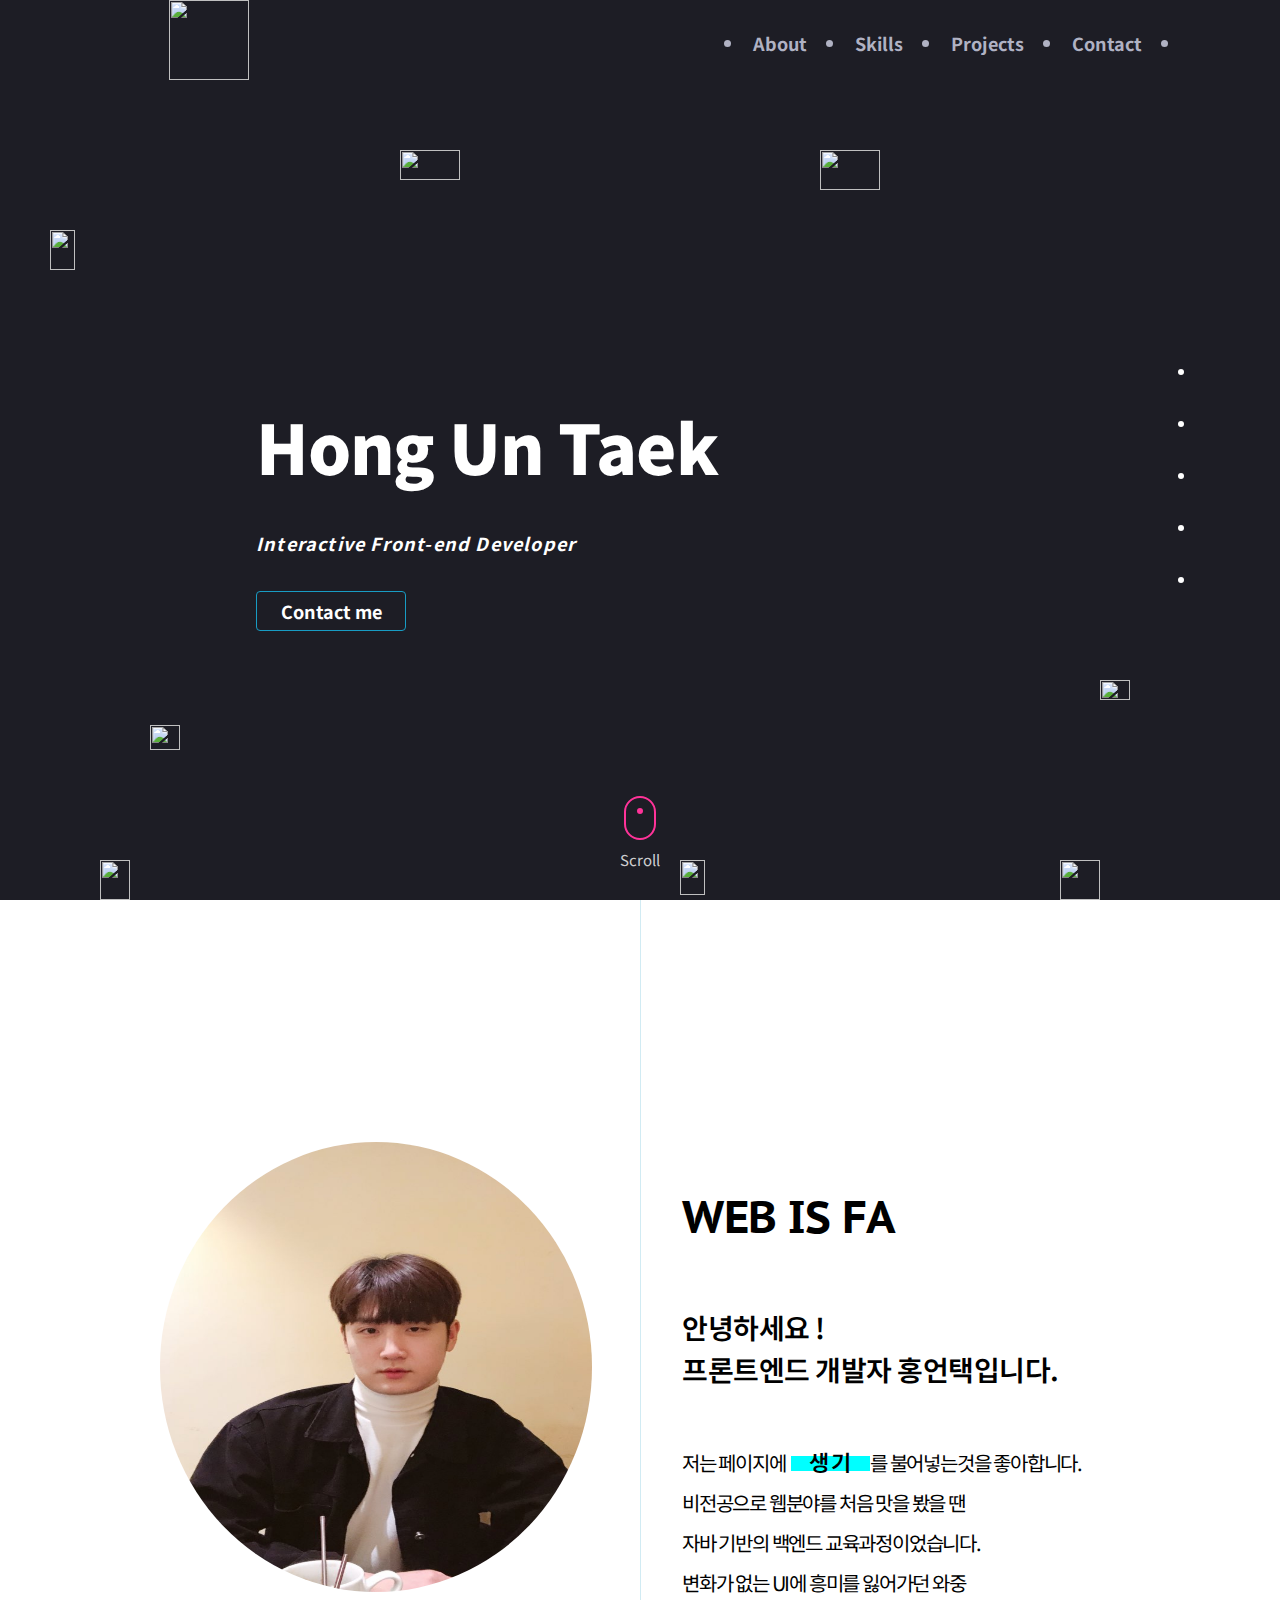
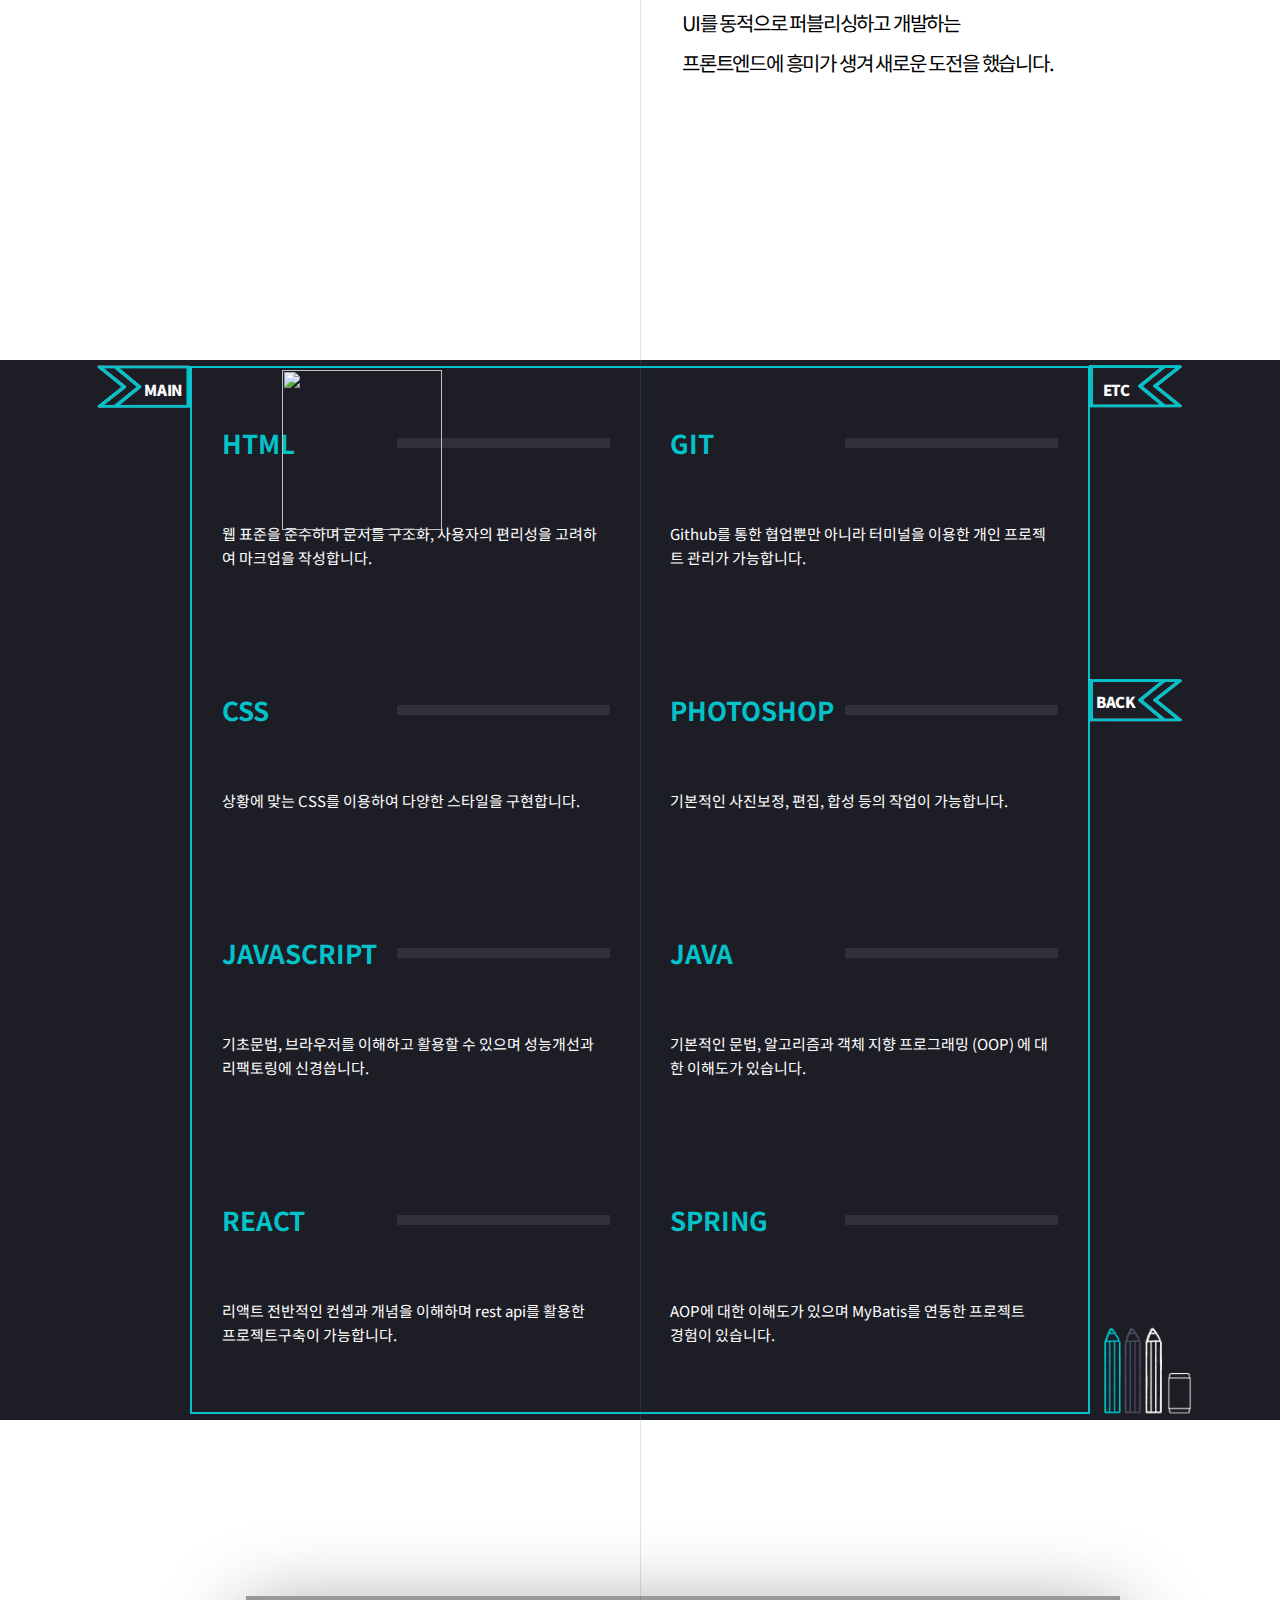
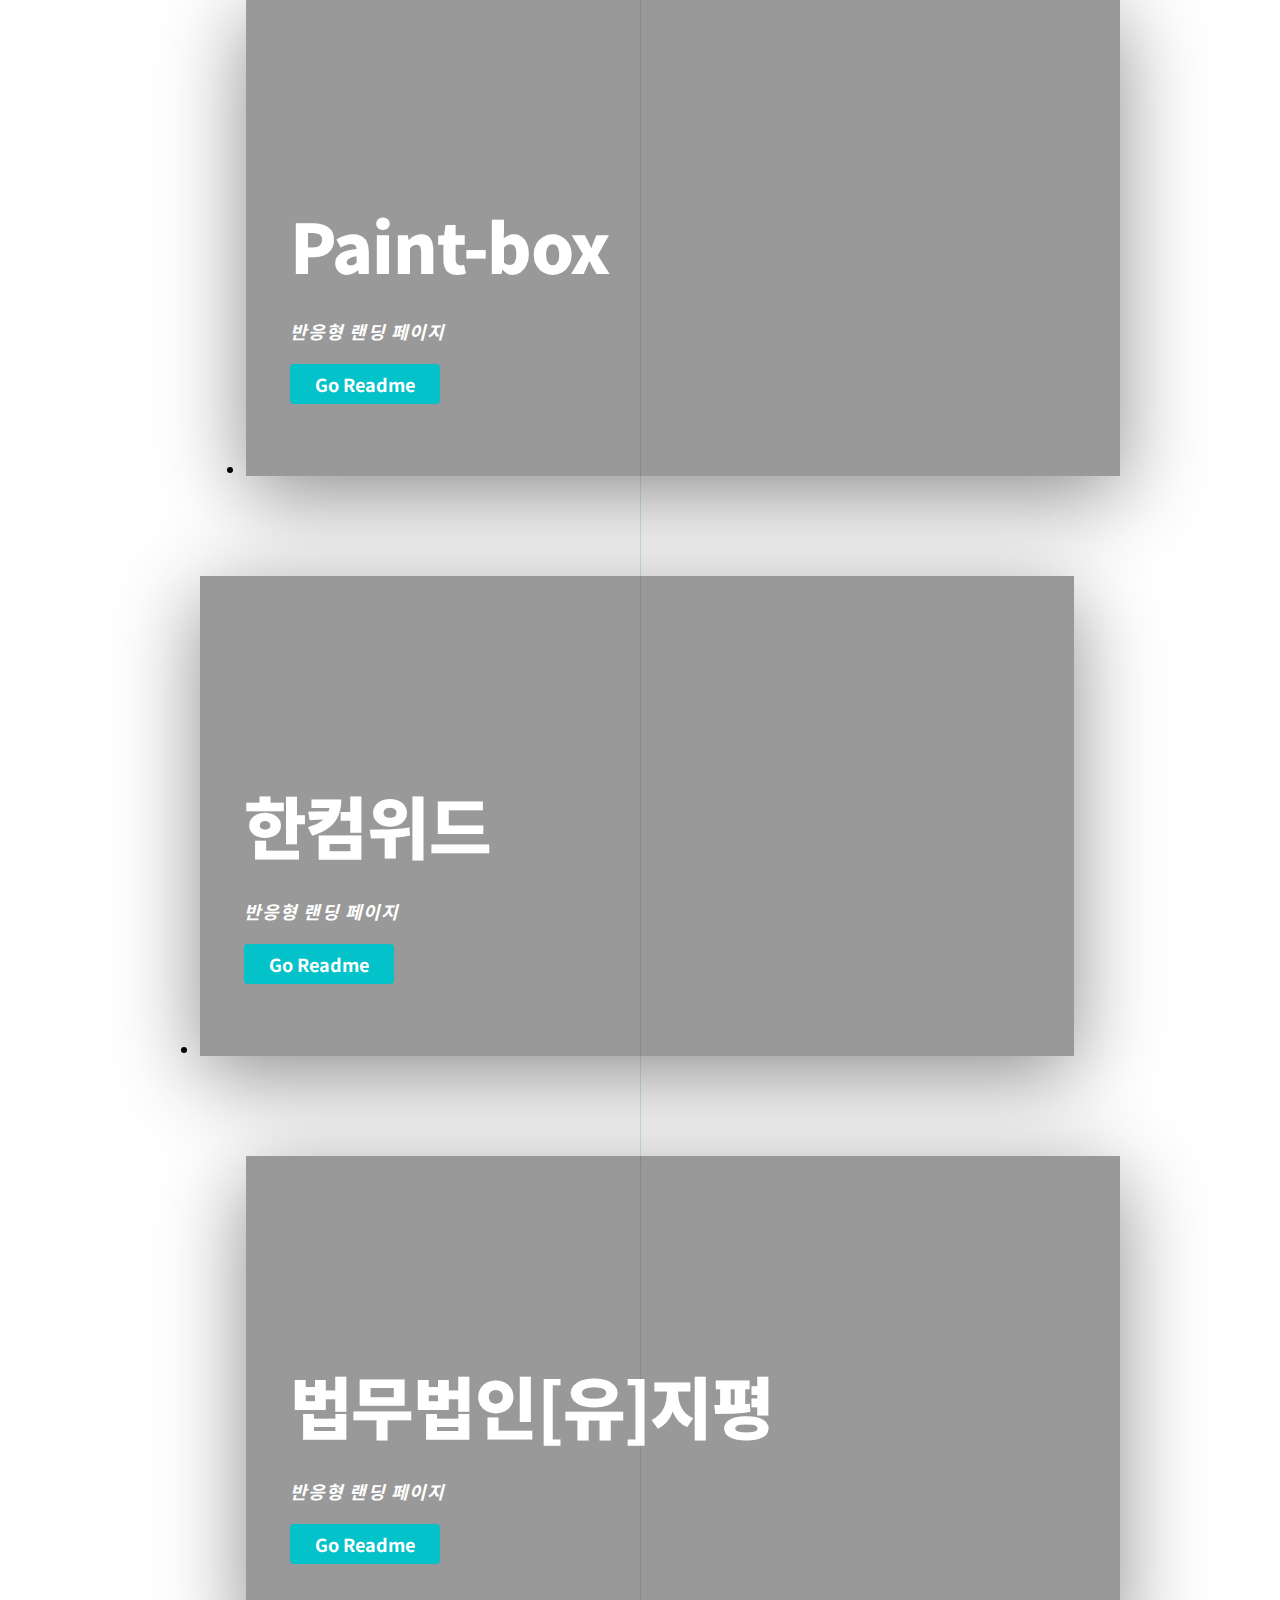
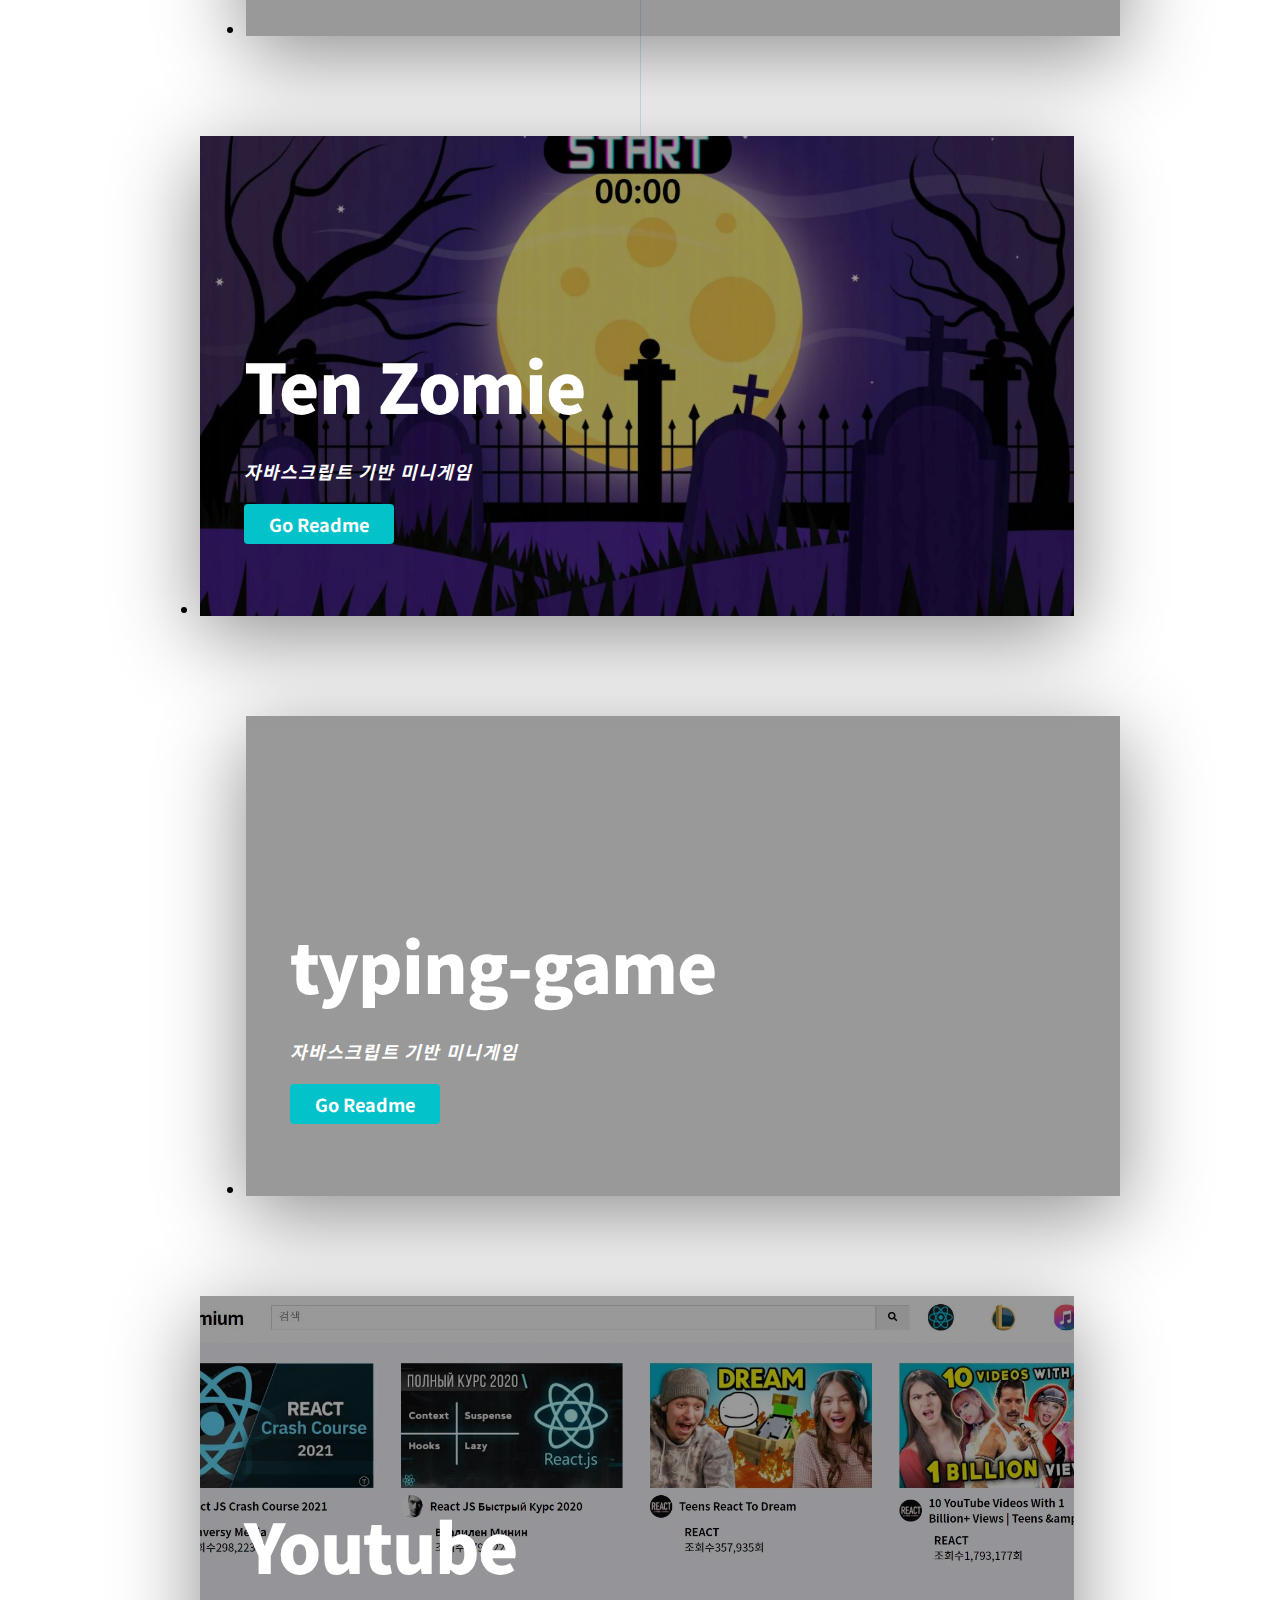
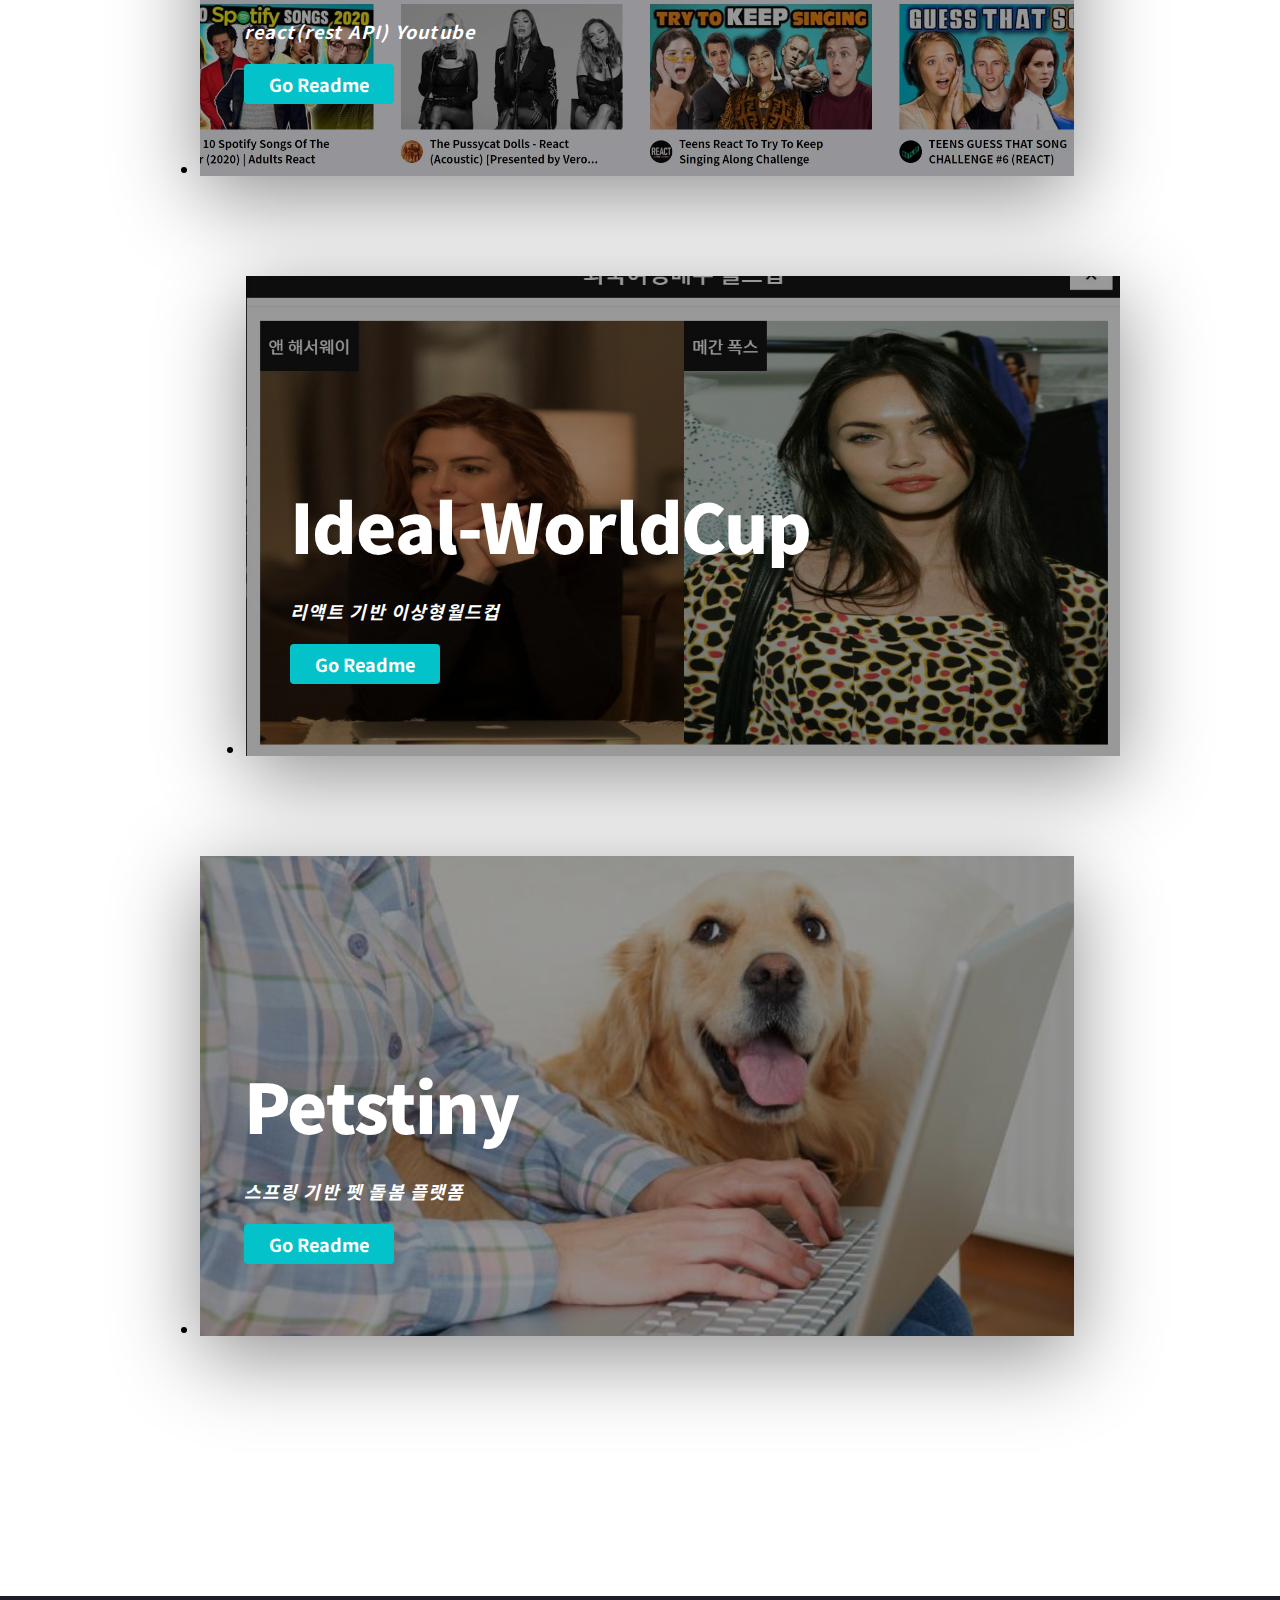
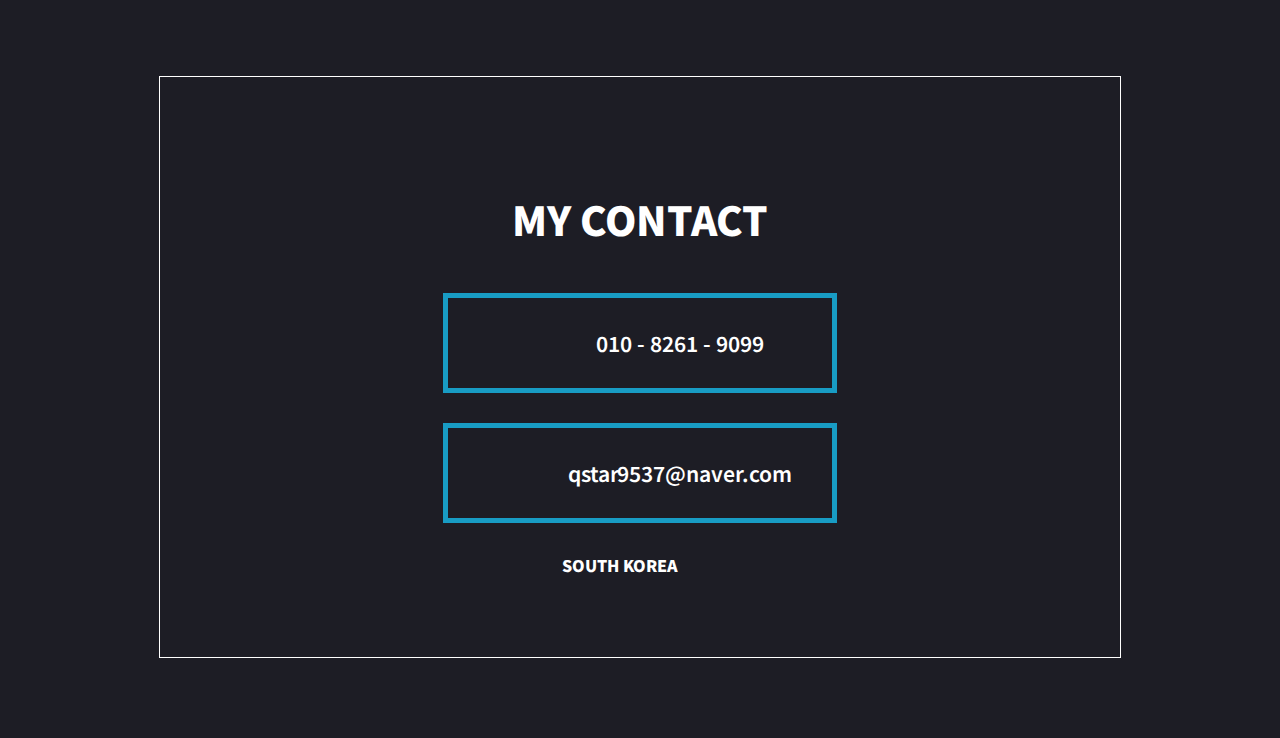
==== commit 61ecc748: "Add Project(ideal-worldCup)" ====
--- a/index.html
+++ b/index.html
@@ -368,11 +368,26 @@
           </li>
           <li>
             <a
+              href="https://github.com/cherryc0ck/IdealWorldCup"
+              target="_blank"
+              class="project idealWorldCup"
+            >
+              <span class="project__number">07</span>
+              <div class="mask"></div>
+              <div class="project__description">
+                <h3>Ideal-WorldCup</h3>
+                <h4>리액트 기반 이상형월드컵</h4>
+                <button data-link="idealWorldCup">Go Readme</button>
+              </div>
+            </a>
+          </li>
+          <li>
+            <a
               href="https://github.com/cherryc0ck/PetSitter"
               target="_blank"
               class="project petsitter"
             >
-              <span class="project__number">07</span>
+              <span class="project__number">08</span>
               <div class="mask"></div>
               <div class="project__description">
                 <h3>Petstiny</h3>
--- a/style.css
+++ b/style.css
@@ -512,11 +512,13 @@
 
 .about__avatar {
   width: 45%;
+  height: 450px;
 }
 
 .profile {
   width: 100%;
-  border-radius: 10%;
+  height: 100%;
+  border-radius: 50%;
 }
 
 .about__title {
@@ -790,17 +792,32 @@
   background: linear-gradient(rgba(0, 0, 0, 0.4), rgba(0, 0, 0, 0.4)),
     url("./img/project/paint-box.jpg") center/cover no-repeat;
 }
-
-.project.mini-game {
+.project.hancom_clone {
+  background: linear-gradient(rgba(0, 0, 0, 0.4), rgba(0, 0, 0, 0.4)),
+    url("./img/project/hancom_clone.jpg") center/cover no-repeat;
+}
+.project.jipyong_clone {
+  background: linear-gradient(rgba(0, 0, 0, 0.4), rgba(0, 0, 0, 0.4)),
+    url("./img/project/jipyong_clone.jpg") center/cover no-repeat;
+}
+.project.typing-game {
+  background: linear-gradient(rgba(0, 0, 0, 0.4), rgba(0, 0, 0, 0.4)),
+    url("./img/project/typing-game.JPG") center/cover no-repeat;
+}
+
+.project.zombie {
   background: linear-gradient(rgba(0, 0, 0, 0.4), rgba(0, 0, 0, 0.4)),
     url("./img/project/mini-game.JPG") center/cover no-repeat;
 }
 
 .project.youtube {
   background: linear-gradient(rgba(0, 0, 0, 0.4), rgba(0, 0, 0, 0.4)),
-    url("./img/project/youtube.jpg") center/cover no-repeat;
-}
-
+    url("./img/project/youtube.JPG") center/cover no-repeat;
+}
+.project.idealWorldCup {
+  background: linear-gradient(rgba(0, 0, 0, 0.4), rgba(0, 0, 0, 0.4)),
+    url("./img/project/worldCup.JPG") center/cover no-repeat;
+}
 .project.petsitter {
   background: linear-gradient(rgba(0, 0, 0, 0.4), rgba(0, 0, 0, 0.4)),
     url("./img/project/petsitter1.jpg") center/cover no-repeat;
@@ -928,6 +945,7 @@
 
   .about__avatar {
     width: 50%;
+    height: 360px;
   }
 
   .title__text.webis {
@@ -1202,6 +1220,7 @@
 
   .about__avatar {
     width: 70%;
+    height: 270px;
   }
 
   .about__title {
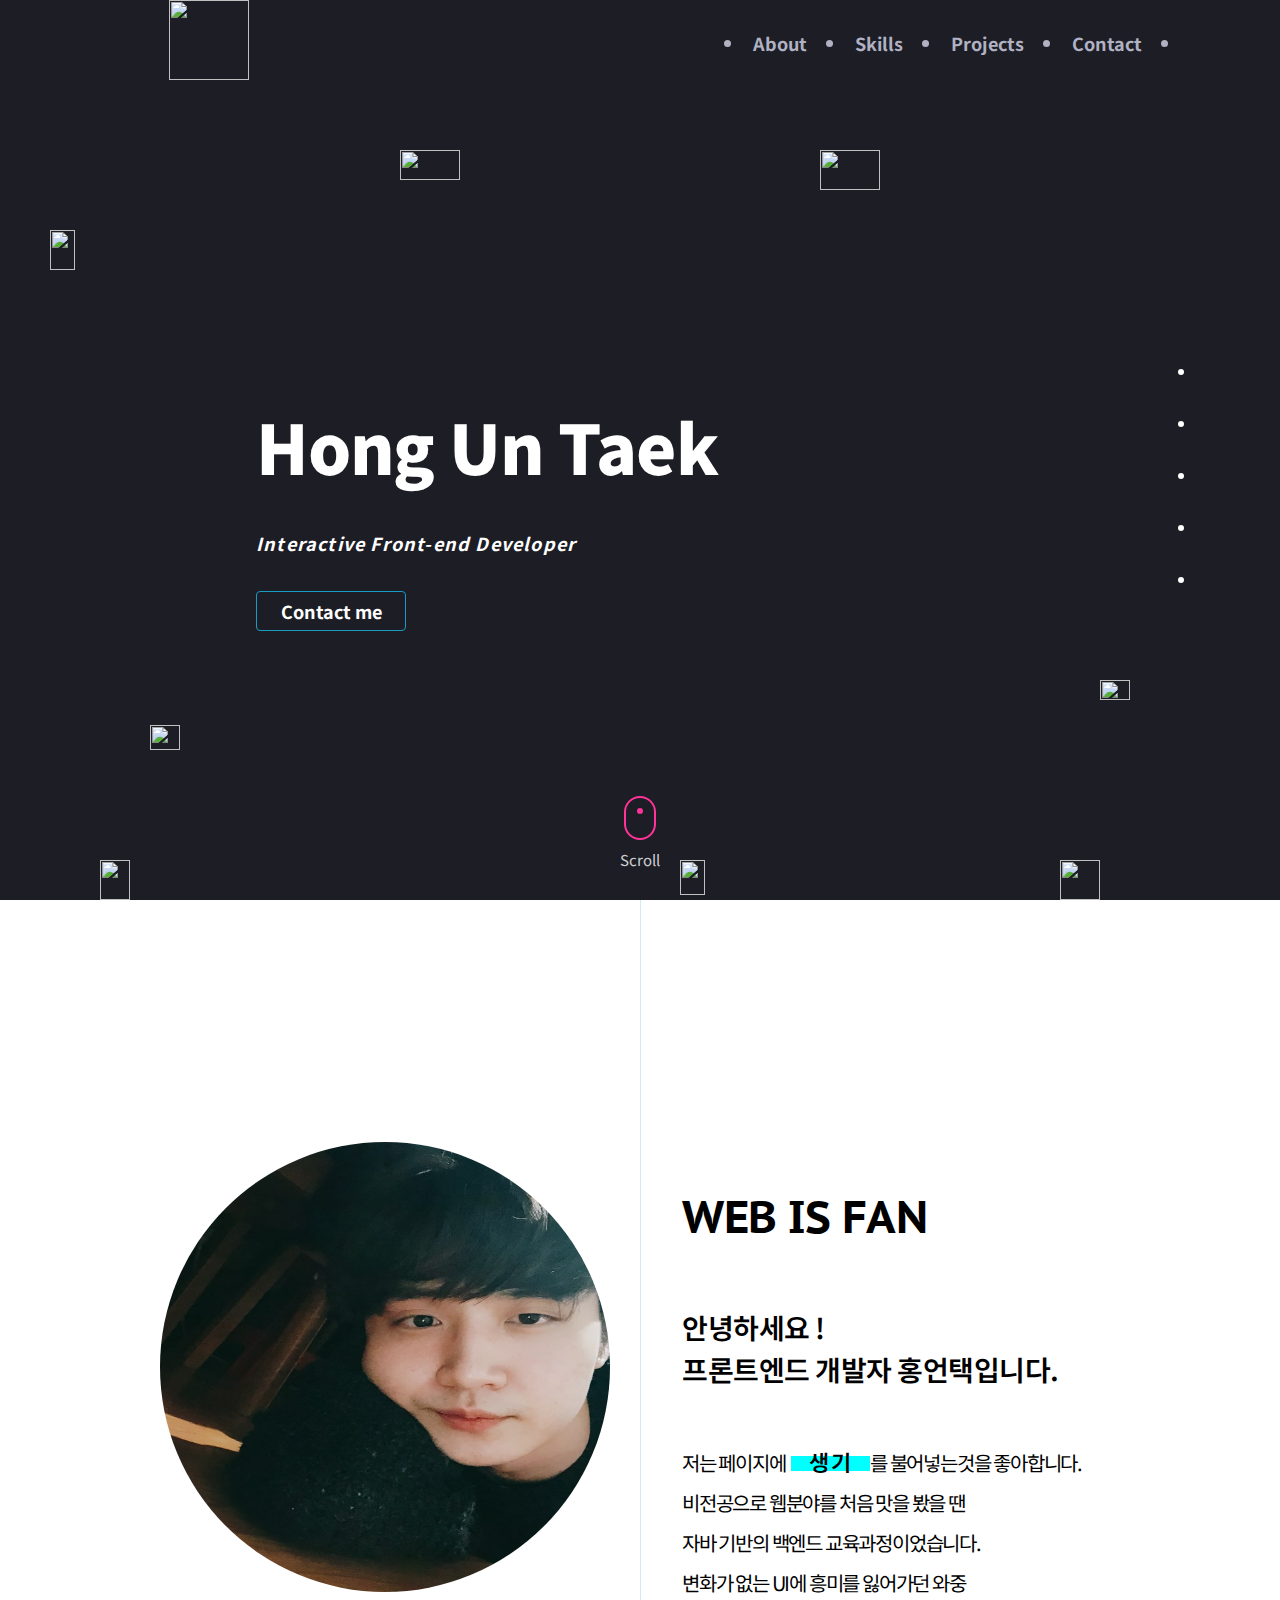
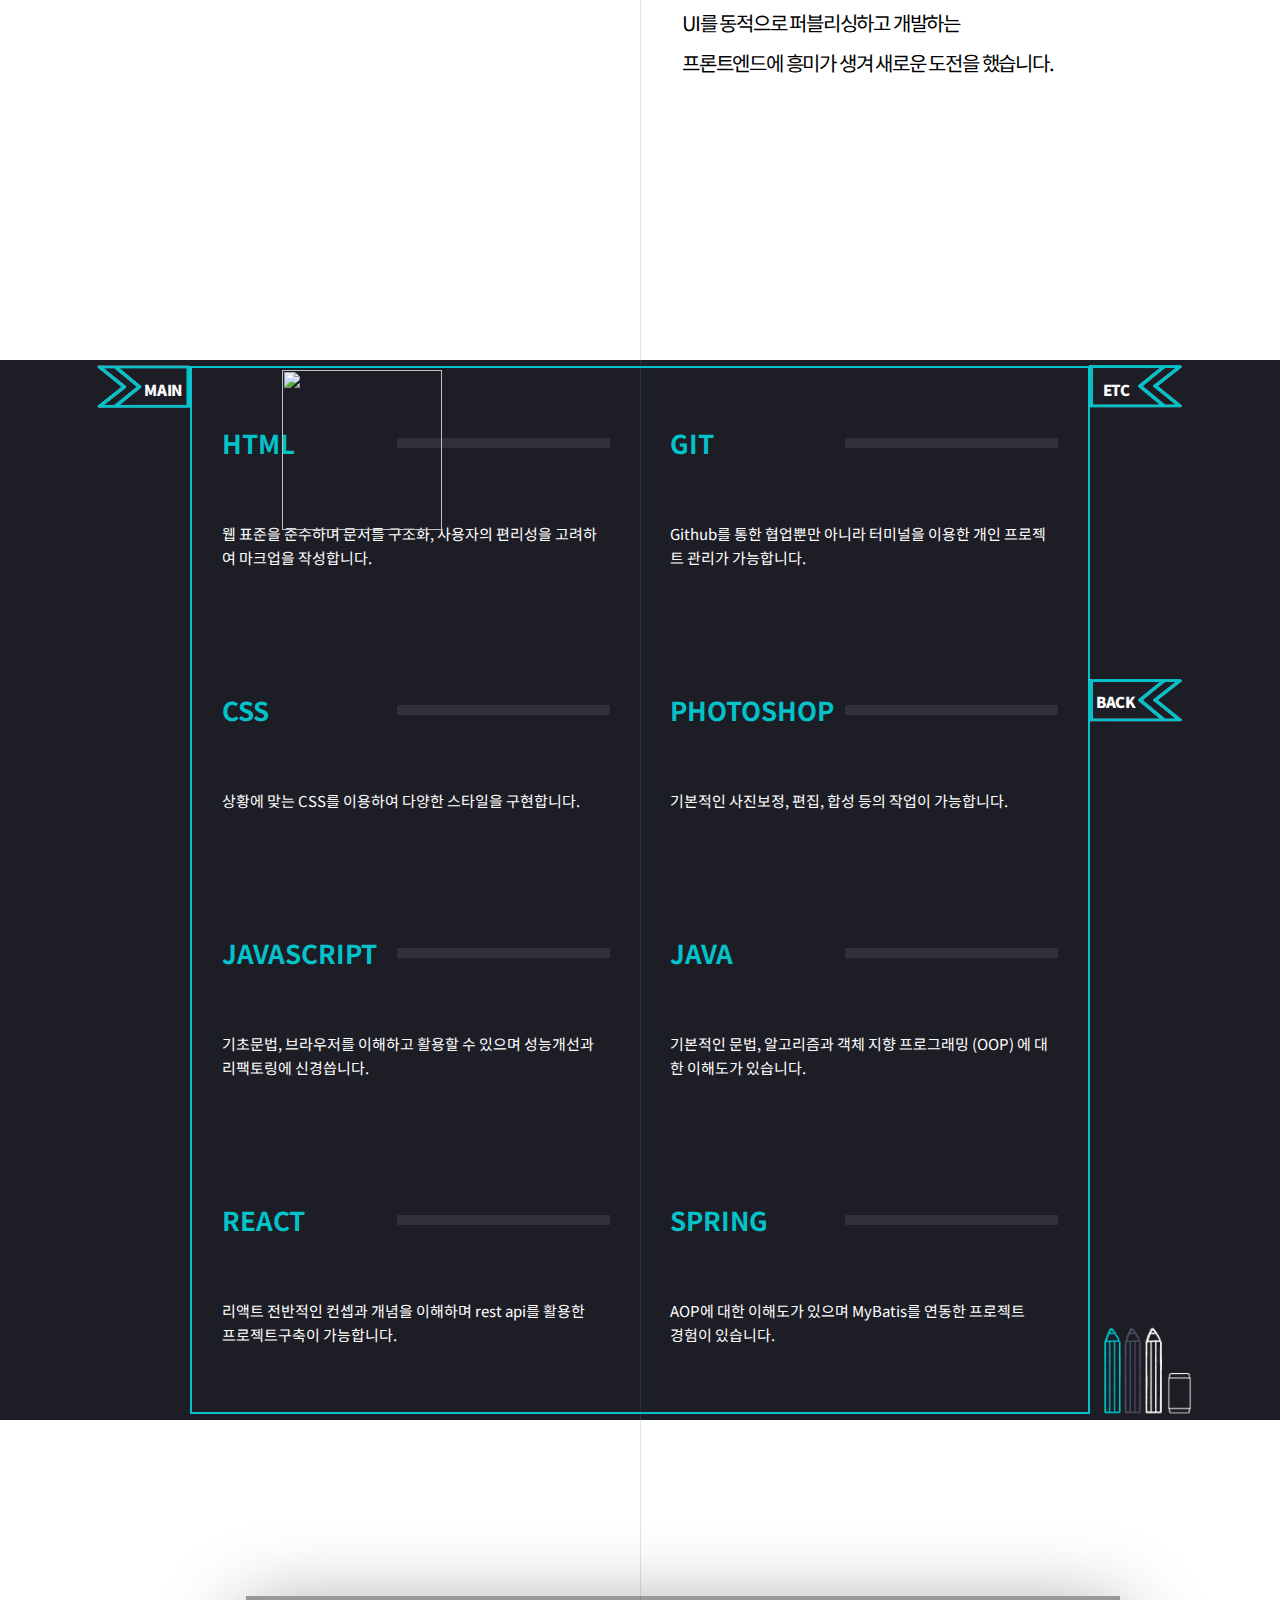
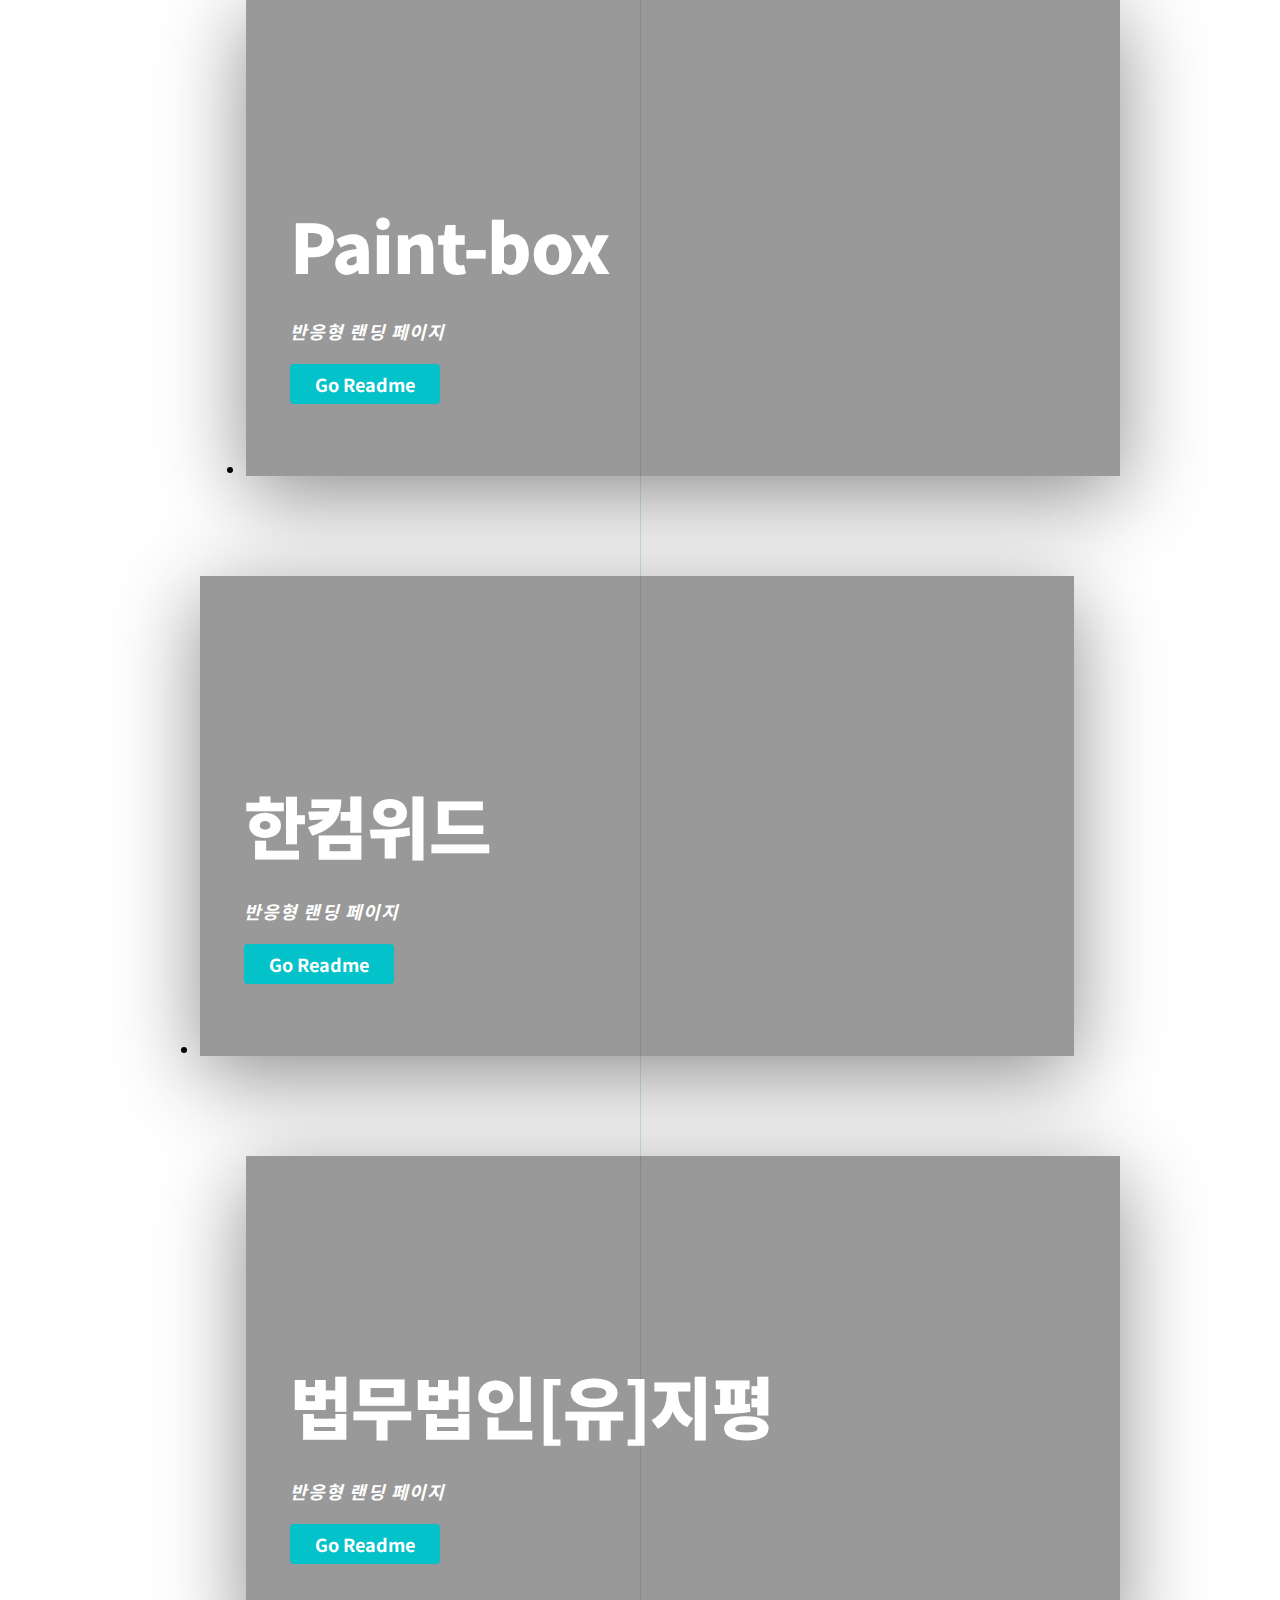
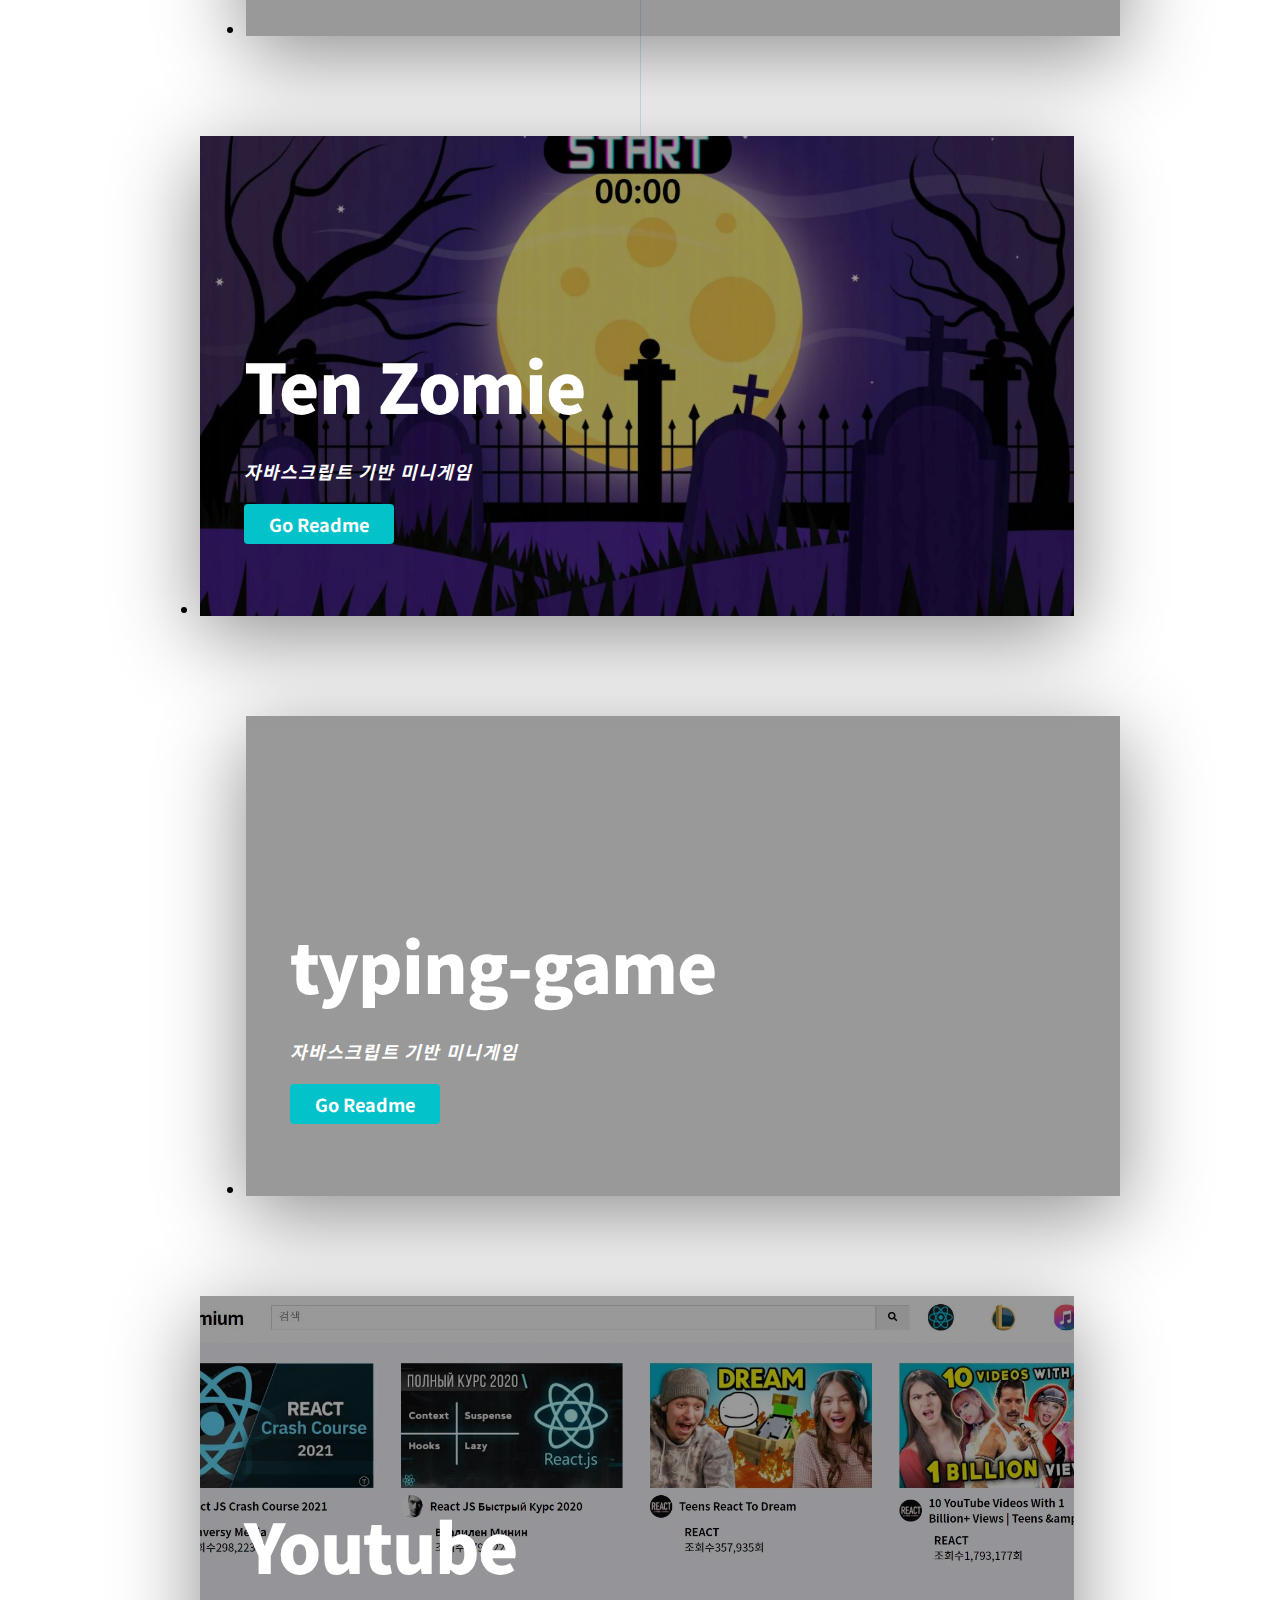
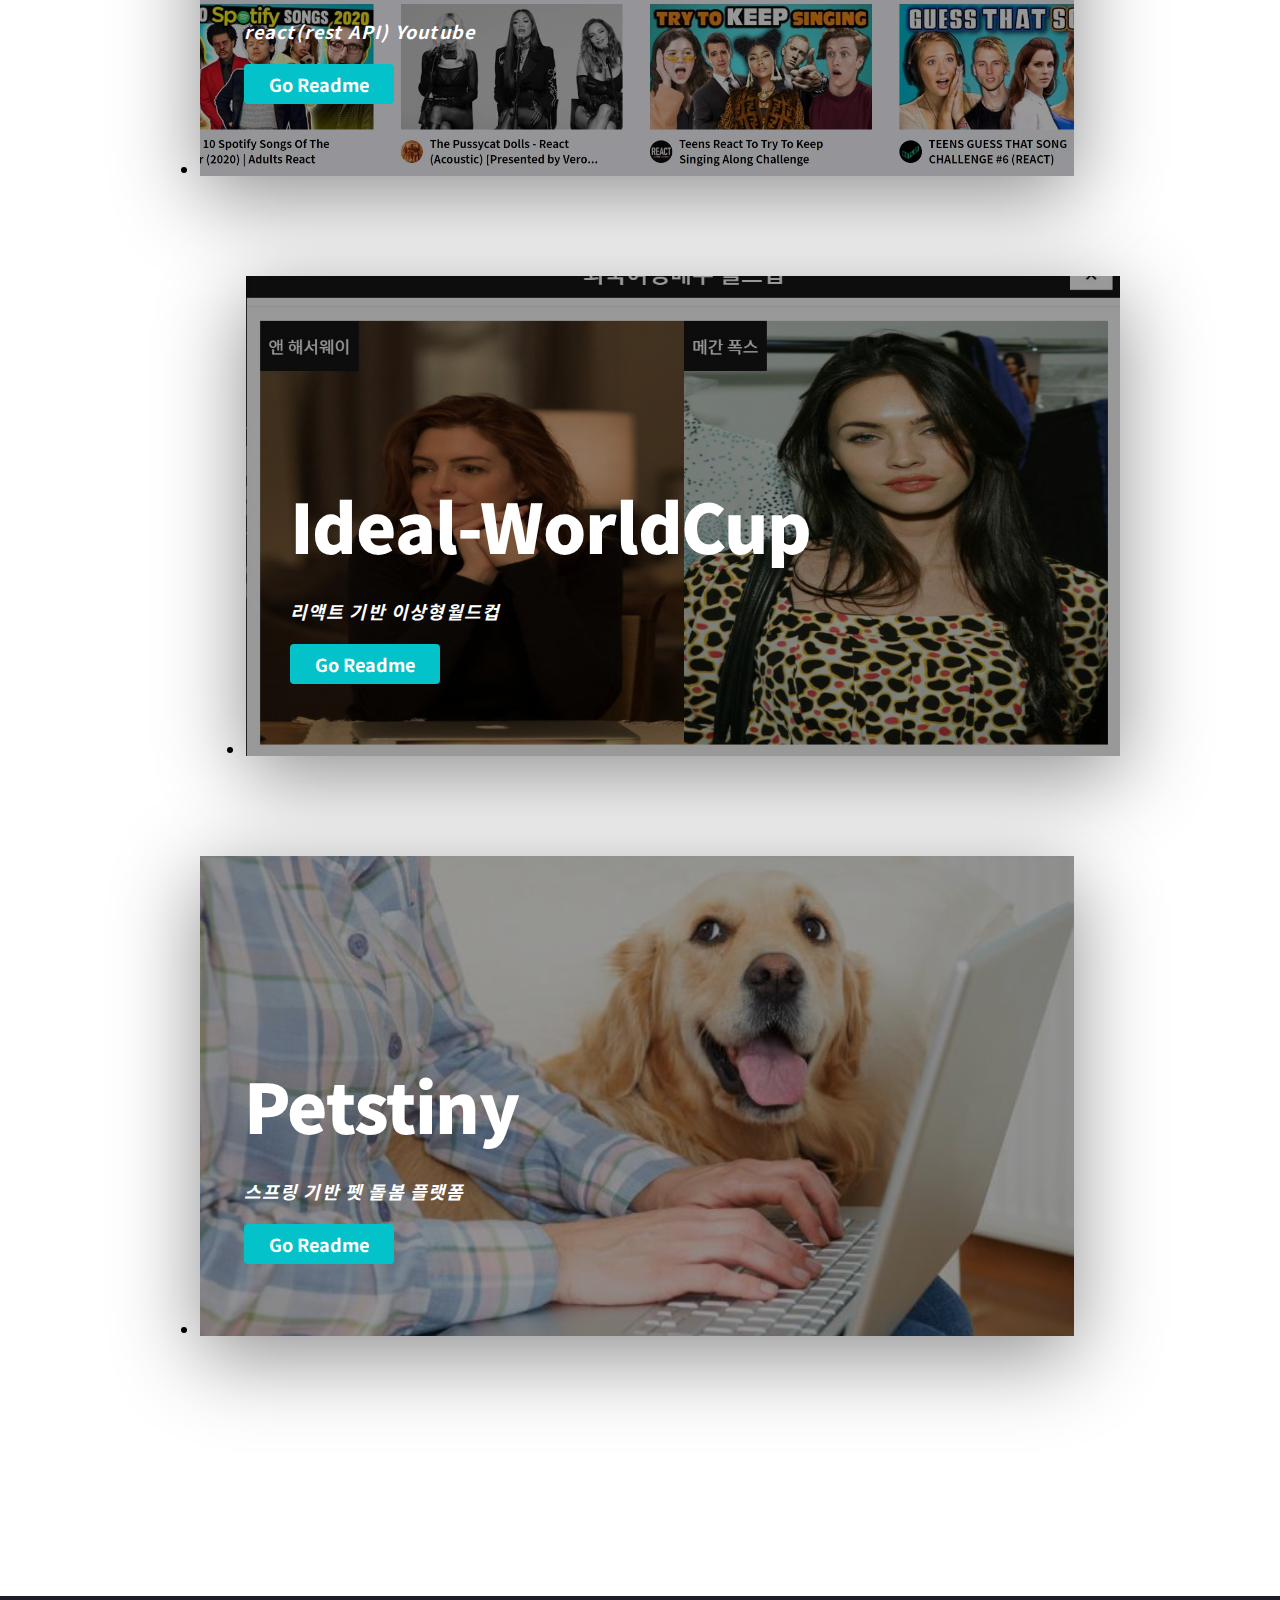
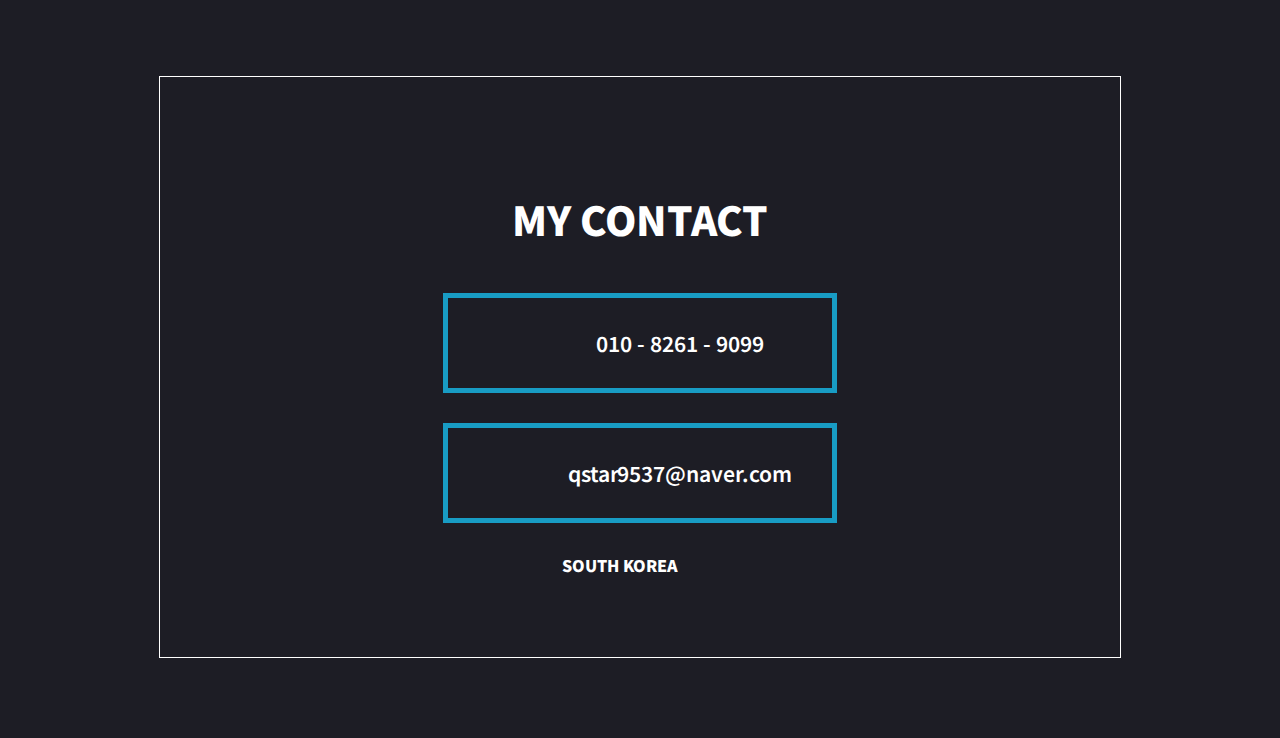
==== commit 2a663837: "Modify about section profile size" ====
--- a/index.html
+++ b/index.html
@@ -127,7 +127,7 @@
     <section id="about" class="section another">
       <div class="about__container container">
         <div class="about__avatar">
-          <img src="img/profill/profile2.jpg" class="profile" alt="profile" />
+          <img src="img/profill/profile6.jpg" class="profile" alt="profile" />
         </div>
         <div class="about__title">
           <h1 class="title__text webis">
@@ -282,7 +282,7 @@
               <div class="project__description">
                 <h3>Paint-box</h3>
                 <h4>반응형 랜딩 페이지</h4>
-                <button class="read__more" data-link="paint">Go Readme</button>
+                <button class="read__more">Go Readme</button>
               </div>
             </a>
           </li>
@@ -297,9 +297,7 @@
               <div class="project__description">
                 <h3>한컴위드</h3>
                 <h4>반응형 랜딩 페이지</h4>
-                <button class="read__more" data-link="hanco_clone">
-                  Go Readme
-                </button>
+                <button class="read__more">Go Readme</button>
               </div>
             </a>
           </li>
@@ -314,9 +312,7 @@
               <div class="project__description">
                 <h3>법무법인[유]지평</h3>
                 <h4>반응형 랜딩 페이지</h4>
-                <button class="read__more" data-link="jipyong_clone">
-                  Go Readme
-                </button>
+                <button class="read__more">Go Readme</button>
               </div>
             </a>
           </li>
@@ -331,7 +327,7 @@
               <div class="project__description">
                 <h3>Ten Zomie</h3>
                 <h4>자바스크립트 기반 미니게임</h4>
-                <button class="read__more" data-link="zombie">Go Readme</button>
+                <button class="read__more">Go Readme</button>
               </div>
             </a>
           </li>
@@ -346,7 +342,7 @@
               <div class="project__description">
                 <h3>typing-game</h3>
                 <h4>자바스크립트 기반 미니게임</h4>
-                <button class="read__more" data-link="zombie">Go Readme</button>
+                <button class="read__more">Go Readme</button>
               </div>
             </a>
           </li>
@@ -362,7 +358,7 @@
               <div class="project__description">
                 <h3>Youtube</h3>
                 <h4>react(rest API) Youtube</h4>
-                <button data-link="youtube">Go Readme</button>
+                <button>Go Readme</button>
               </div>
             </a>
           </li>
@@ -377,7 +373,7 @@
               <div class="project__description">
                 <h3>Ideal-WorldCup</h3>
                 <h4>리액트 기반 이상형월드컵</h4>
-                <button data-link="idealWorldCup">Go Readme</button>
+                <button>Go Readme</button>
               </div>
             </a>
           </li>
@@ -392,9 +388,7 @@
               <div class="project__description">
                 <h3>Petstiny</h3>
                 <h4>스프링 기반 펫 돌봄 플랫폼</h4>
-                <button class="read__more" data-link="petstiny">
-                  Go Readme
-                </button>
+                <button class="read__more">Go Readme</button>
               </div>
             </a>
           </li>
--- a/style.css
+++ b/style.css
@@ -516,8 +516,8 @@
 }
 
 .profile {
-  width: 100%;
-  height: 100%;
+  width: 450px;
+  height: 450px;
   border-radius: 50%;
 }
 
@@ -920,7 +920,7 @@
   background-color: #3c7faa;
   border: 5px solid white;
   transform: scale(1.1);
-  transition: all 500ms ease-in-out;
+  transition: all 300ms ease-in-out;
 }
 
 .info {
@@ -941,6 +941,10 @@
 @media screen and (max-width: 1220px) {
   .container {
     width: 80%;
+  }
+
+  .about__container.container {
+    width: 90%;
   }
 
   .about__avatar {
@@ -1012,6 +1016,15 @@
     font-size: 28px;
   }
 
+  .about__container.container {
+    width: 95%;
+  }
+
+  .profile {
+    width: 360px;
+    height: 360px;
+  }
+
   .title__text.webis {
     font-size: 30px;
   }
@@ -1099,9 +1112,18 @@
     align-items: center;
   }
 
-  .about__avatar,
   .about__title {
     width: 65%;
+  }
+
+  .about__avatar {
+    width: 280px;
+    height: 280px;
+  }
+
+  .profile {
+    width: 100%;
+    height: 100%;
   }
 
   .about__title {
@@ -1218,9 +1240,12 @@
     font-size: 28px;
   }
 
+  .about__container.container {
+    width: 80%;
+  }
   .about__avatar {
-    width: 70%;
-    height: 270px;
+    width: 280px;
+    height: 280px;
   }
 
   .about__title {
@@ -1345,8 +1370,13 @@
     display: none;
   }
 
-  .about__container {
+  .about__container.container {
     width: 90%;
+  }
+
+  .about__avatar {
+    width: 250px;
+    height: 250px;
   }
 
   .title__text.description span {
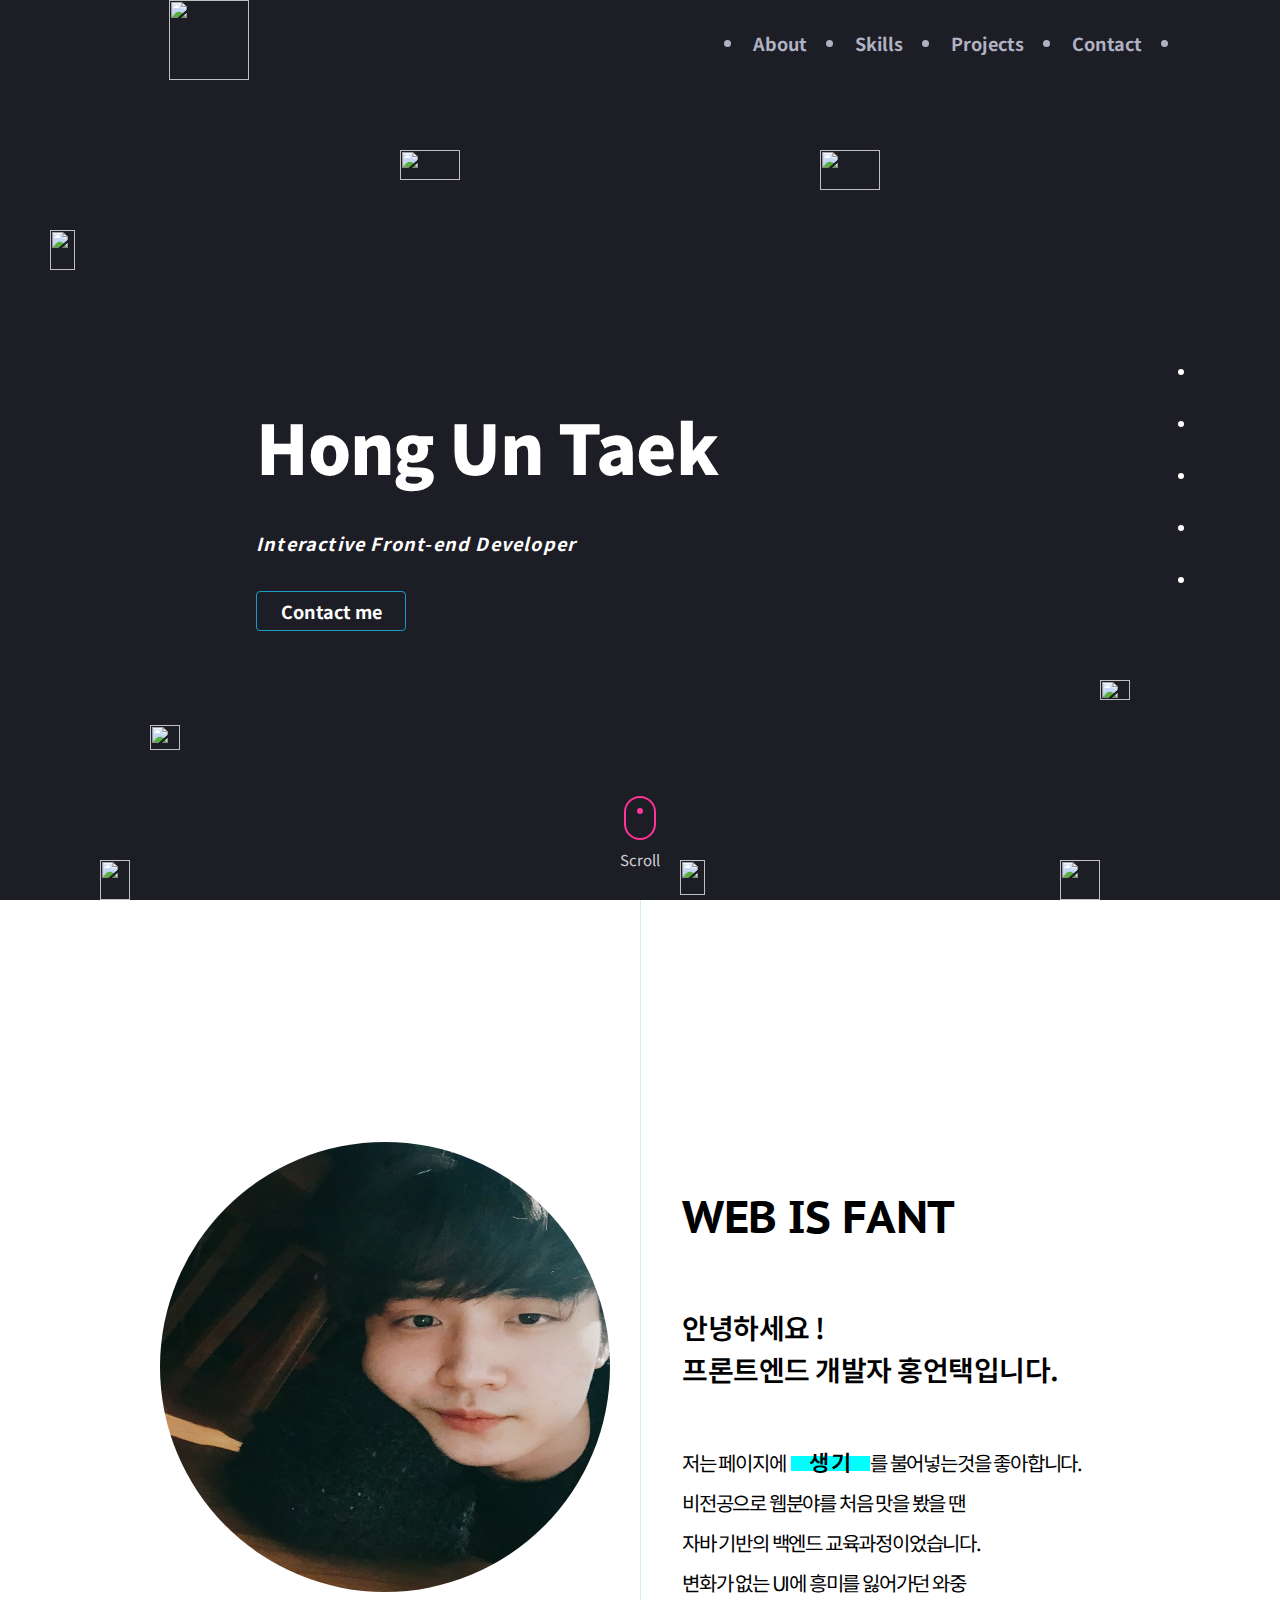
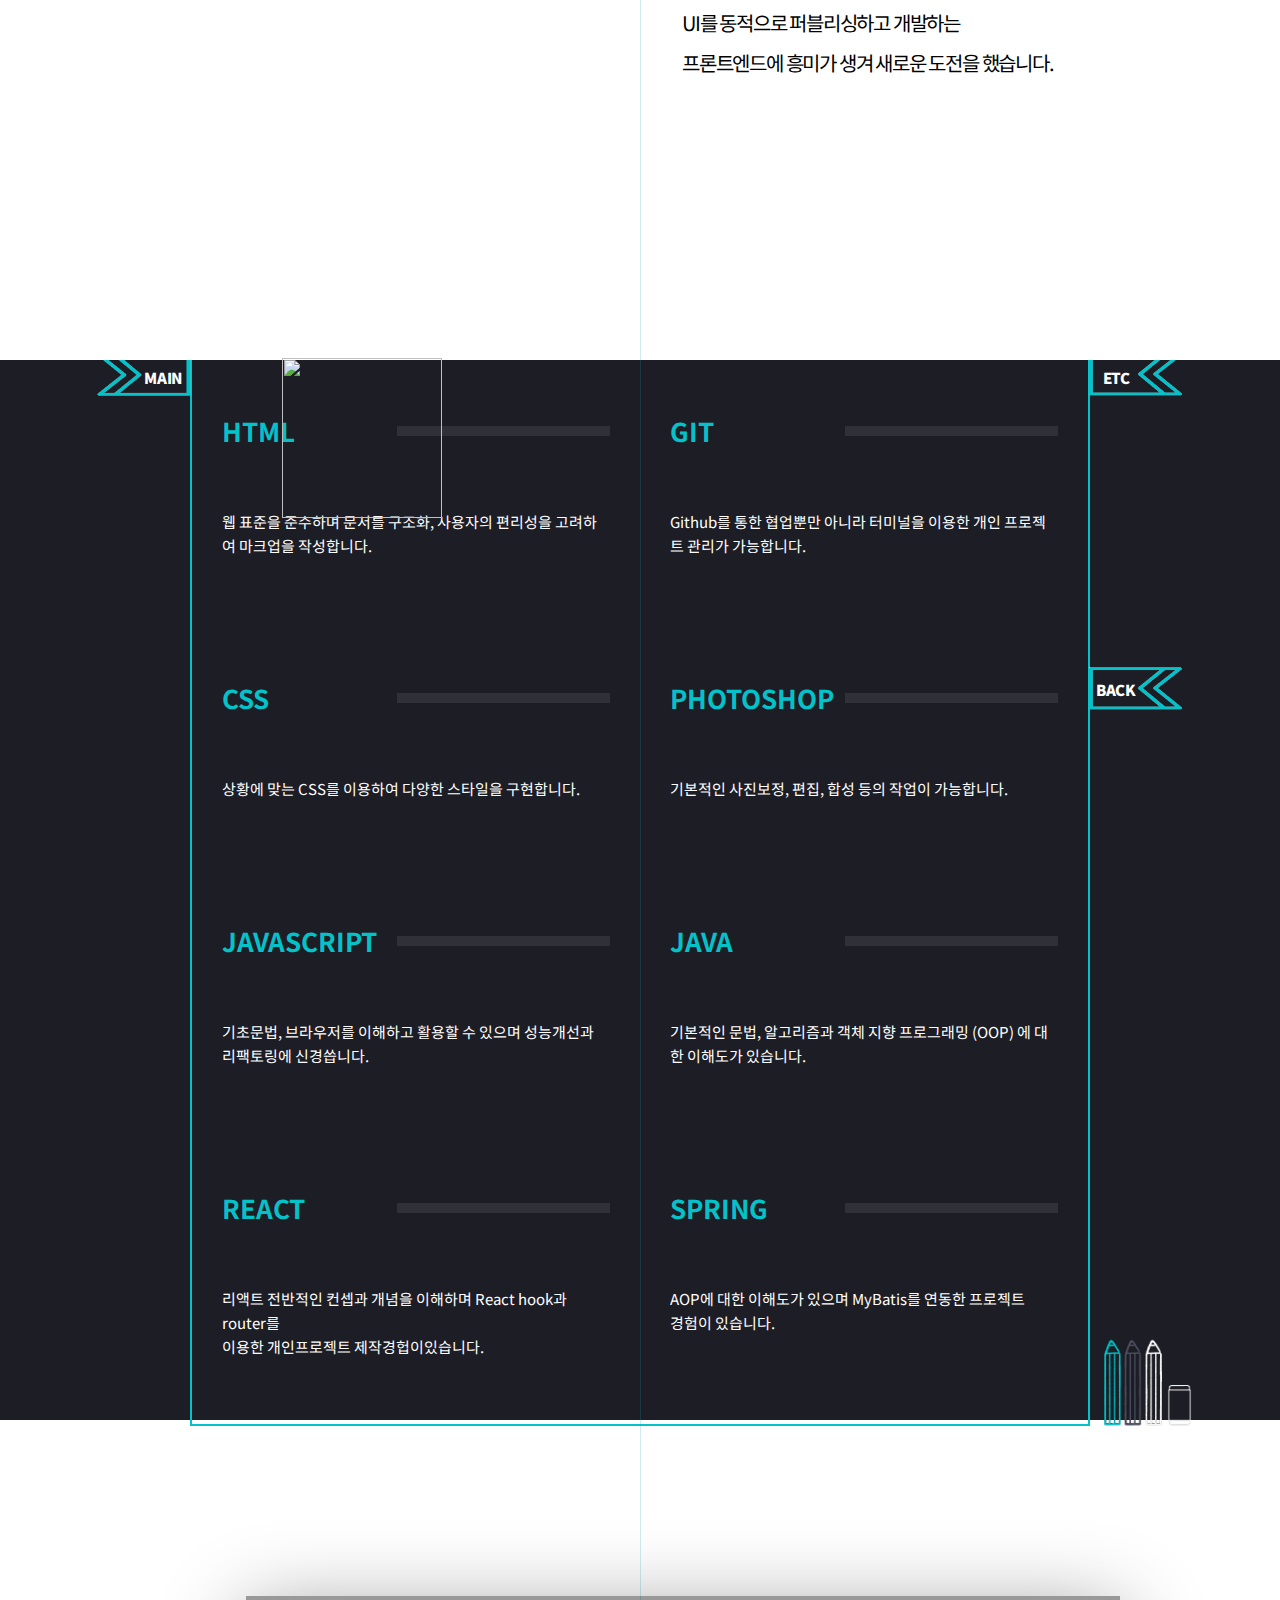
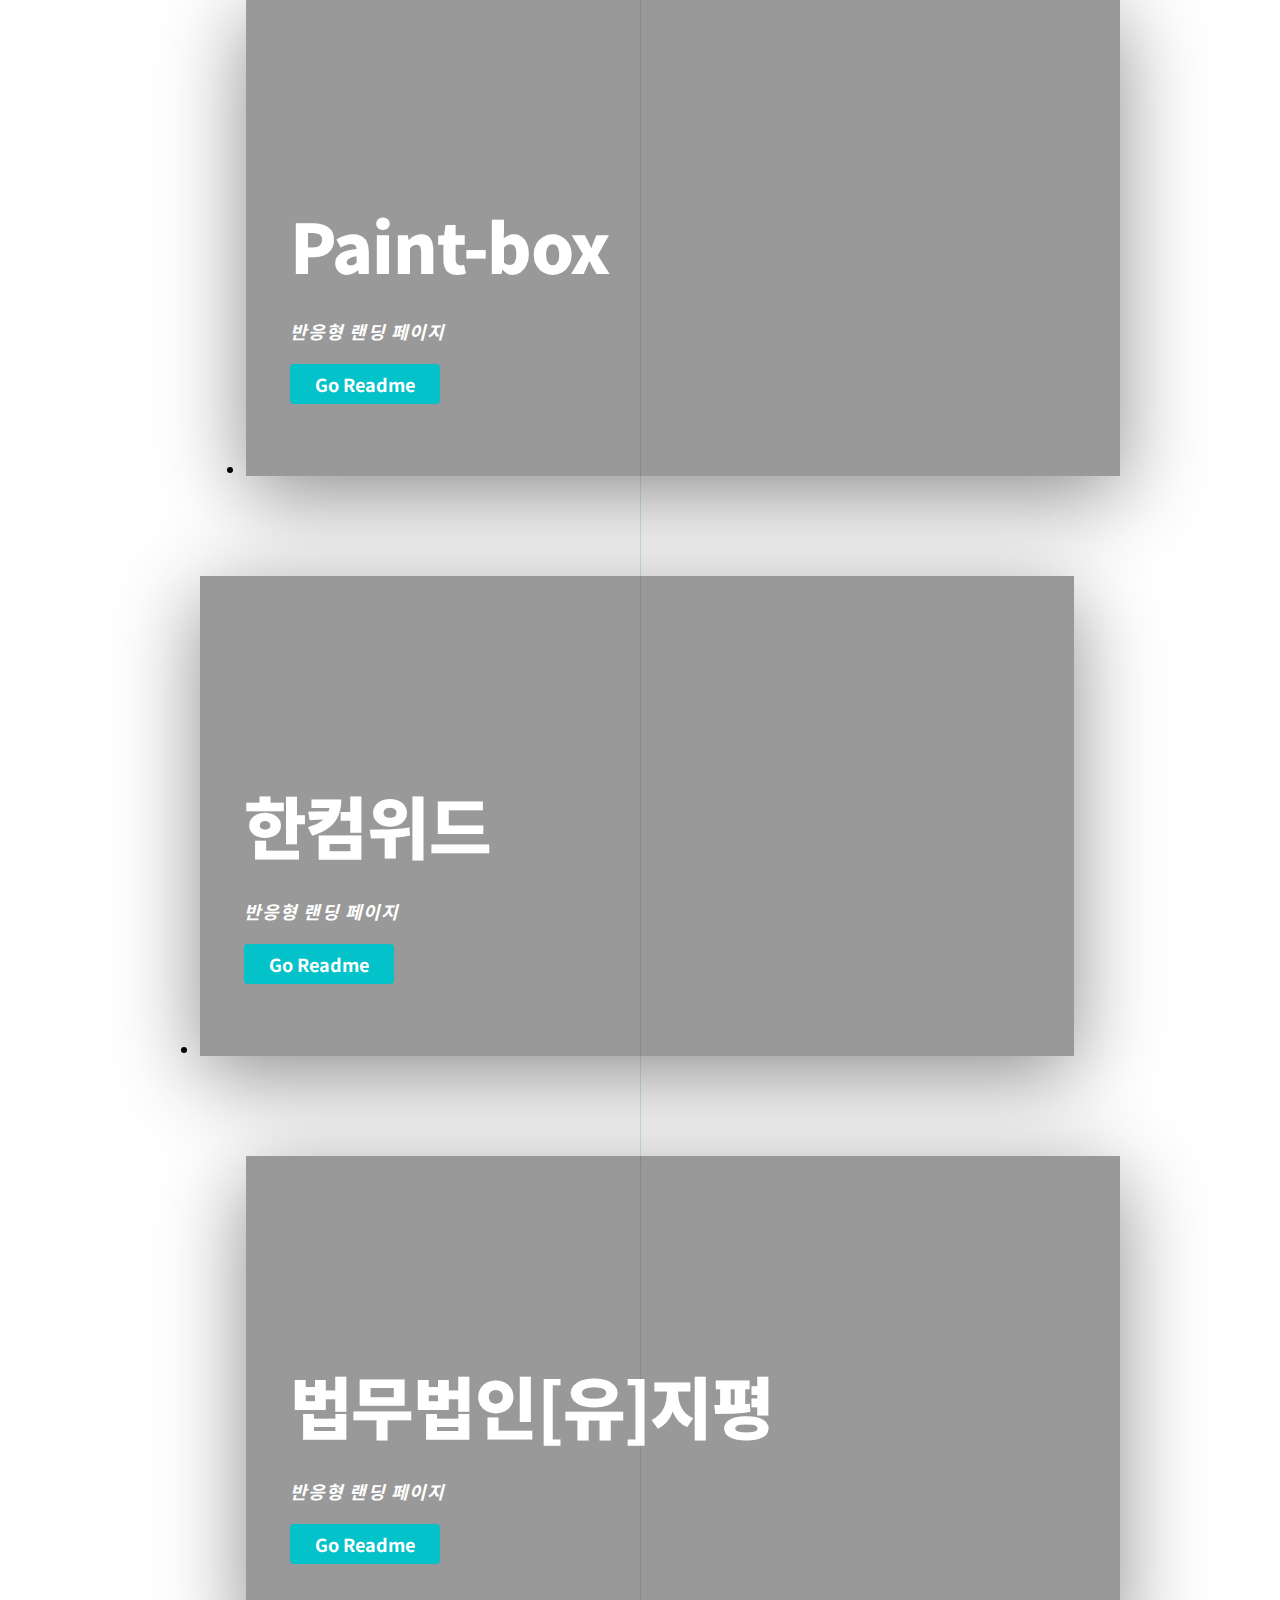
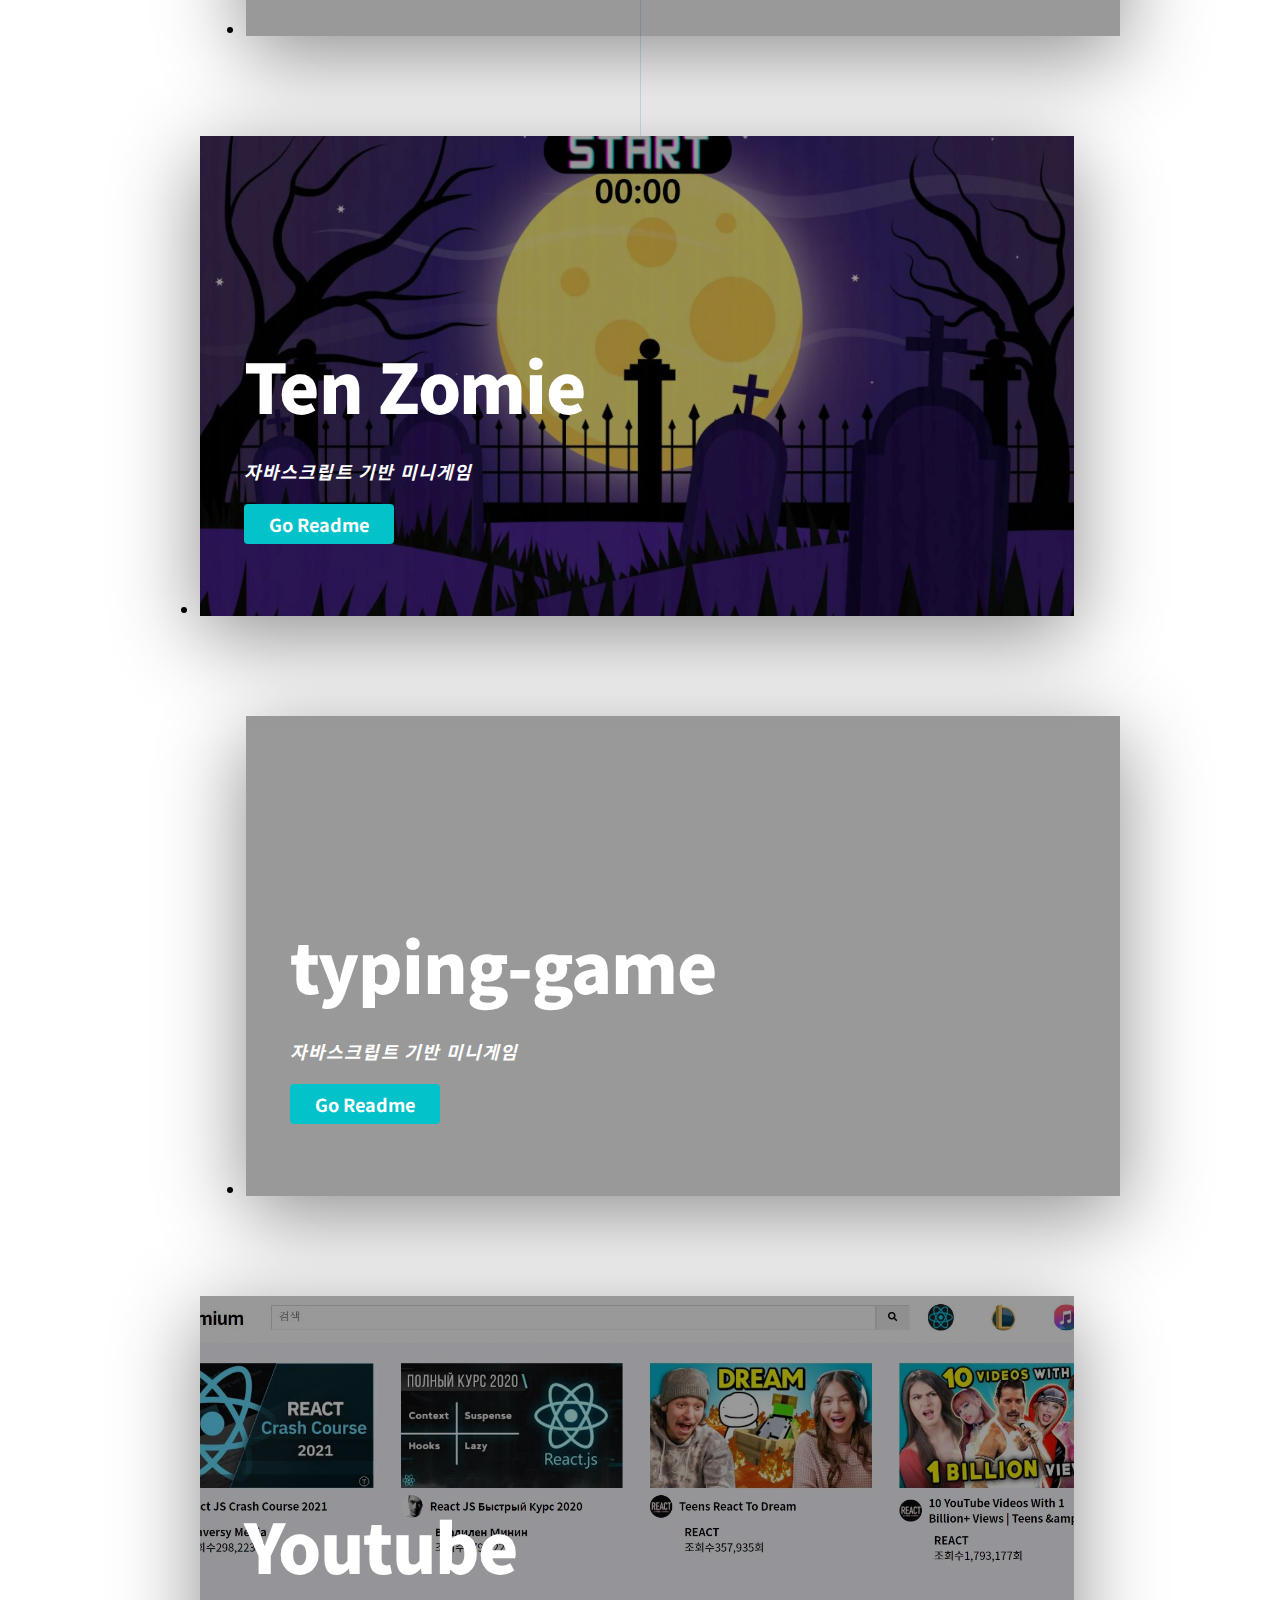
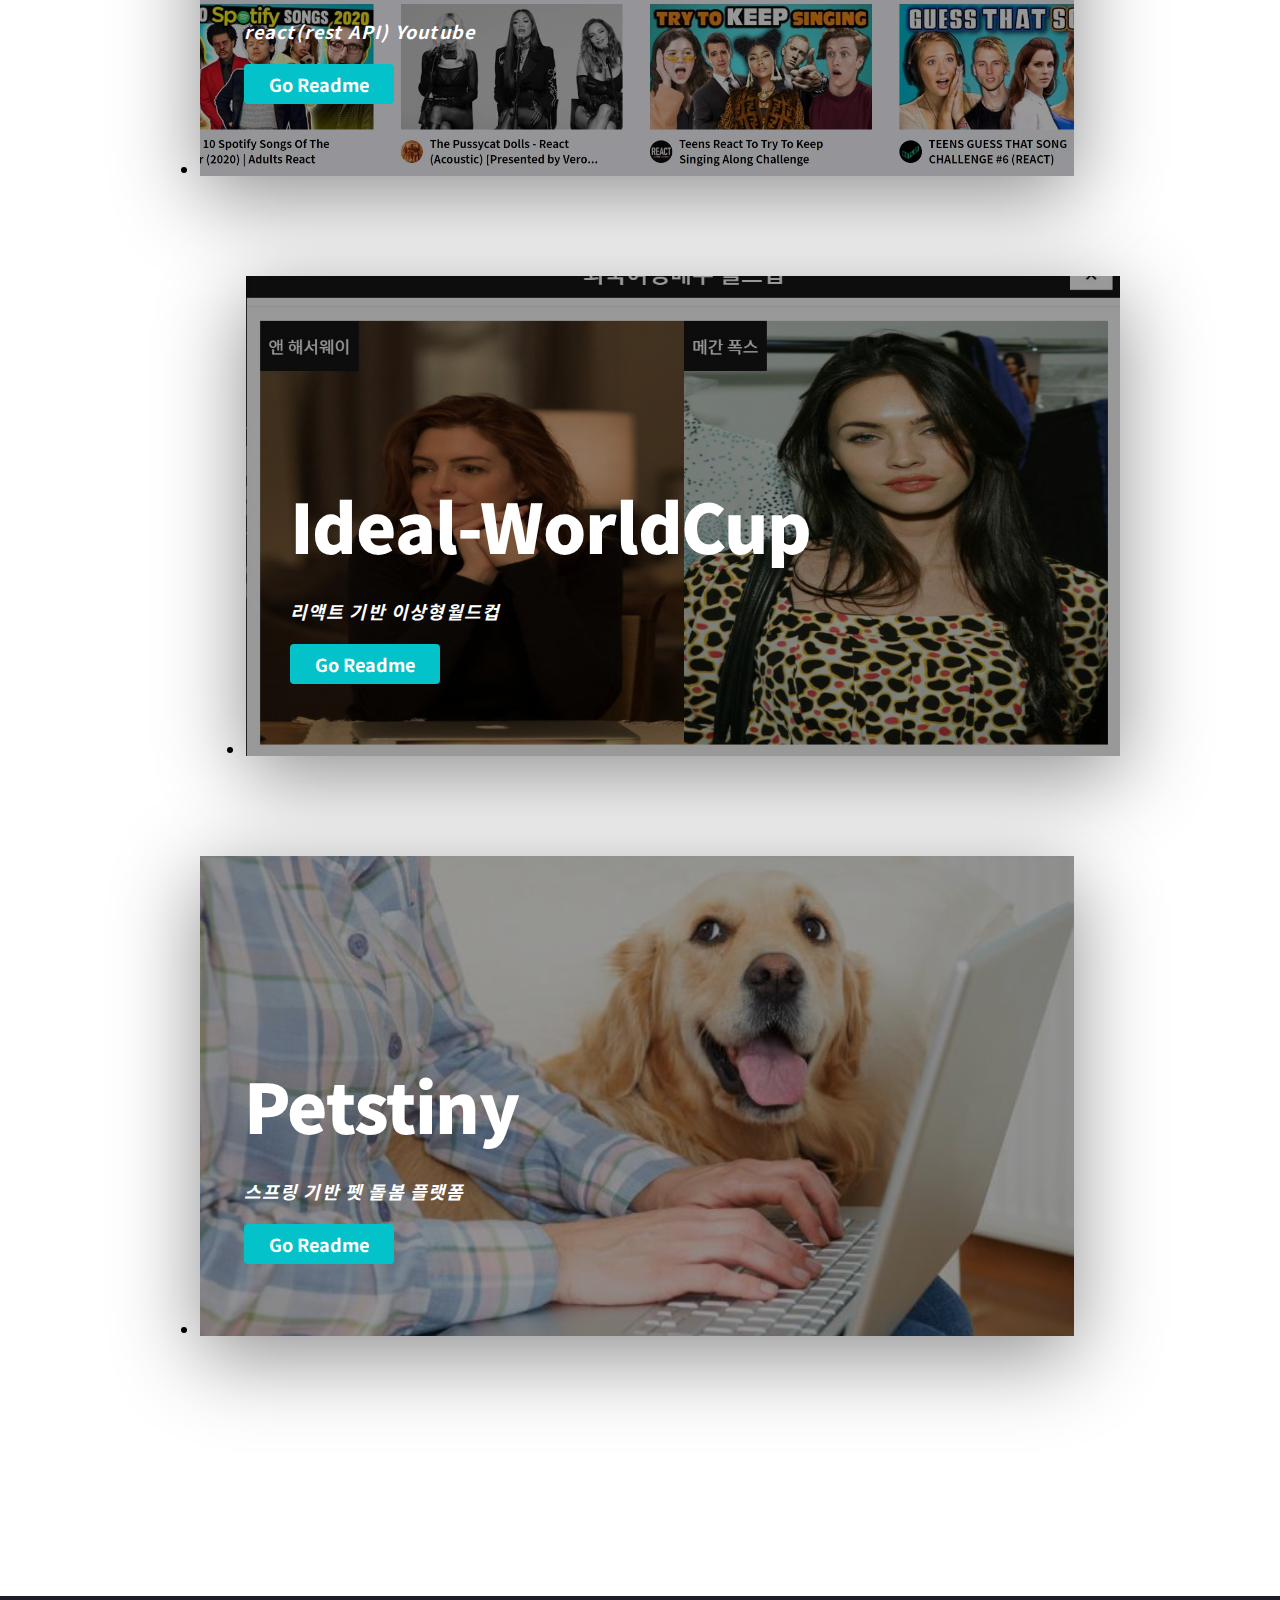
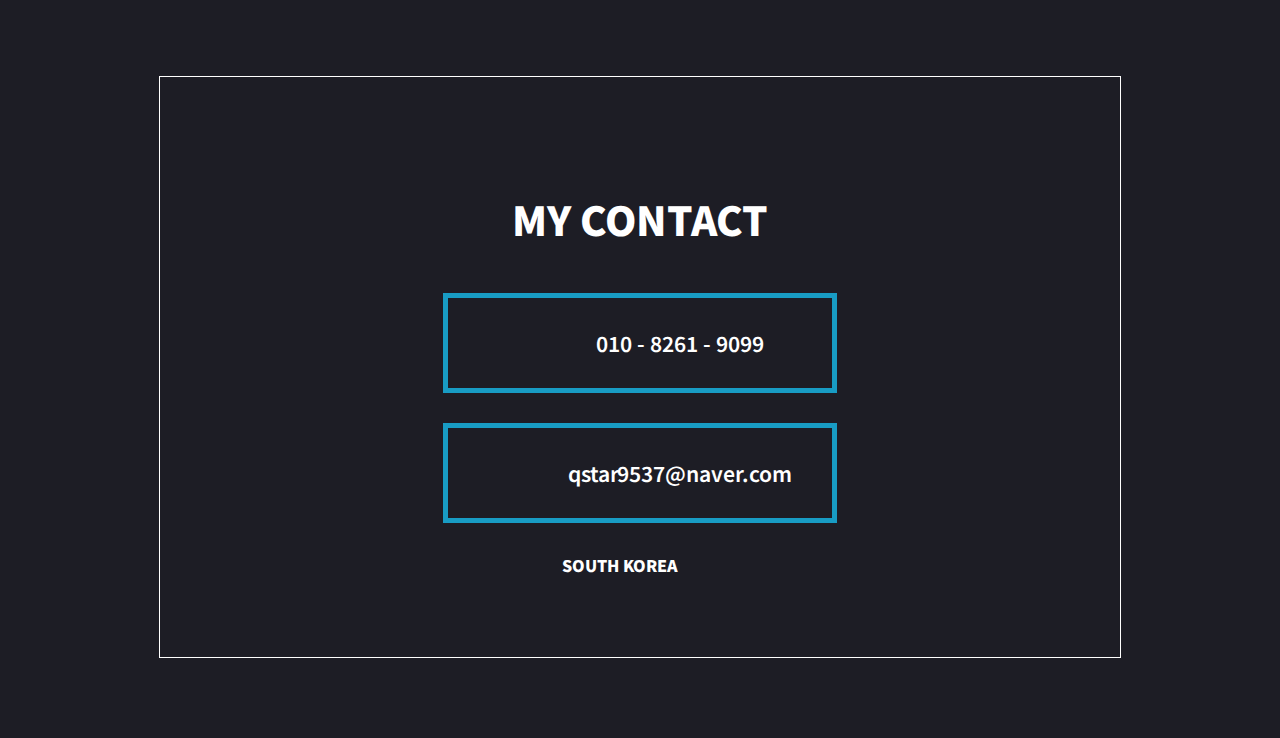
==== commit 9396e5b1: "Skill section modify" ====
--- a/index.html
+++ b/index.html
@@ -185,8 +185,8 @@
             <div class="skill__description">
               <h3>JAVASCRIPT</h3>
               <div class="skill__bar">
-                <div class="skill__value graph-70" style="width: 70%" ;></div>
-                <span>70</span>
+                <div class="skill__value graph-70" style="width: 90%" ;></div>
+                <span>90</span>
               </div>
             </div>
             <p>
@@ -199,12 +199,13 @@
               <h3>REACT</h3>
               <div class="skill__bar">
                 <div class="skill__value graph-50" style="width: 50%" ;></div>
-                <span>50</span>
-              </div>
-            </div>
-            <p>
-              리액트 전반적인 컨셉과 개념을 이해하며 rest api를 활용한 <br />
-              프로젝트구축이 가능합니다.
+                <span>70</span>
+              </div>
+            </div>
+            <p>
+              리액트 전반적인 컨셉과 개념을 이해하며 React hook과 router를
+              <br />
+              이용한 개인프로젝트 제작경헙이있습니다.
             </p>
           </div>
         </div>
